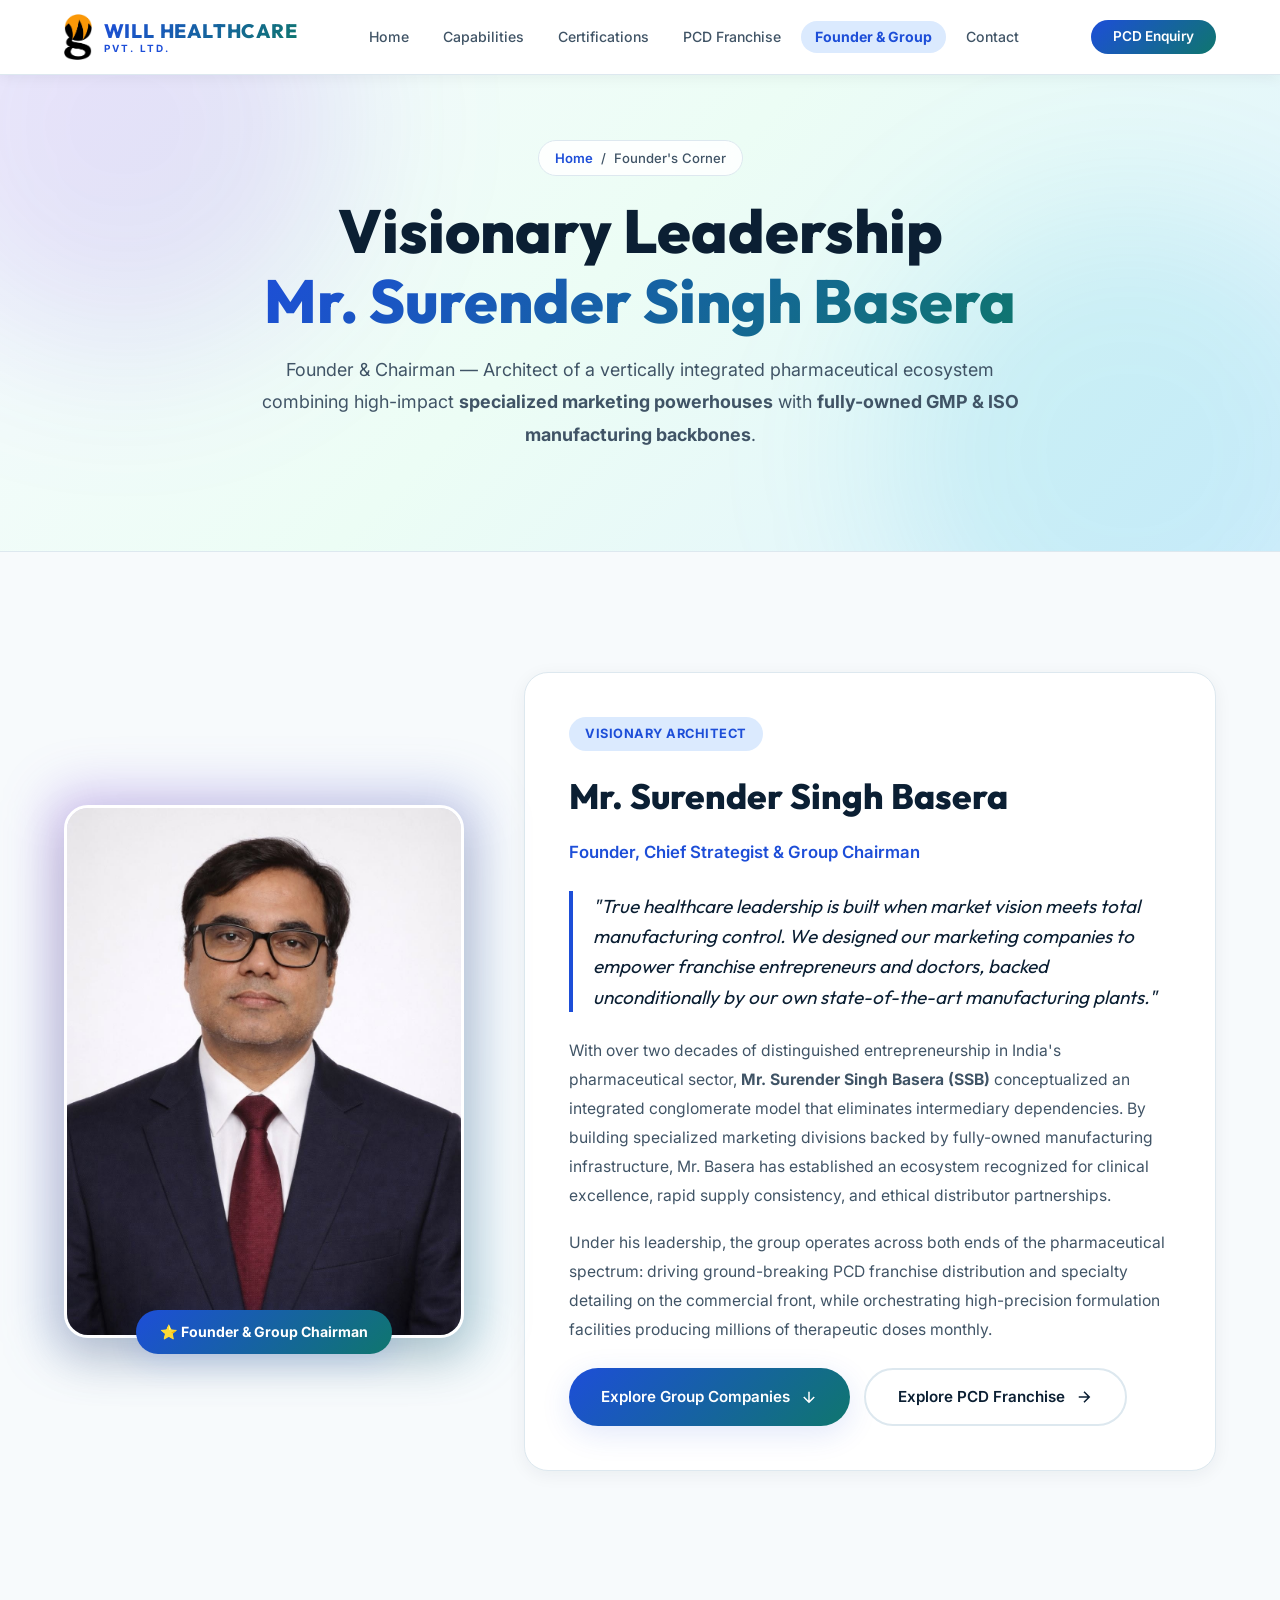
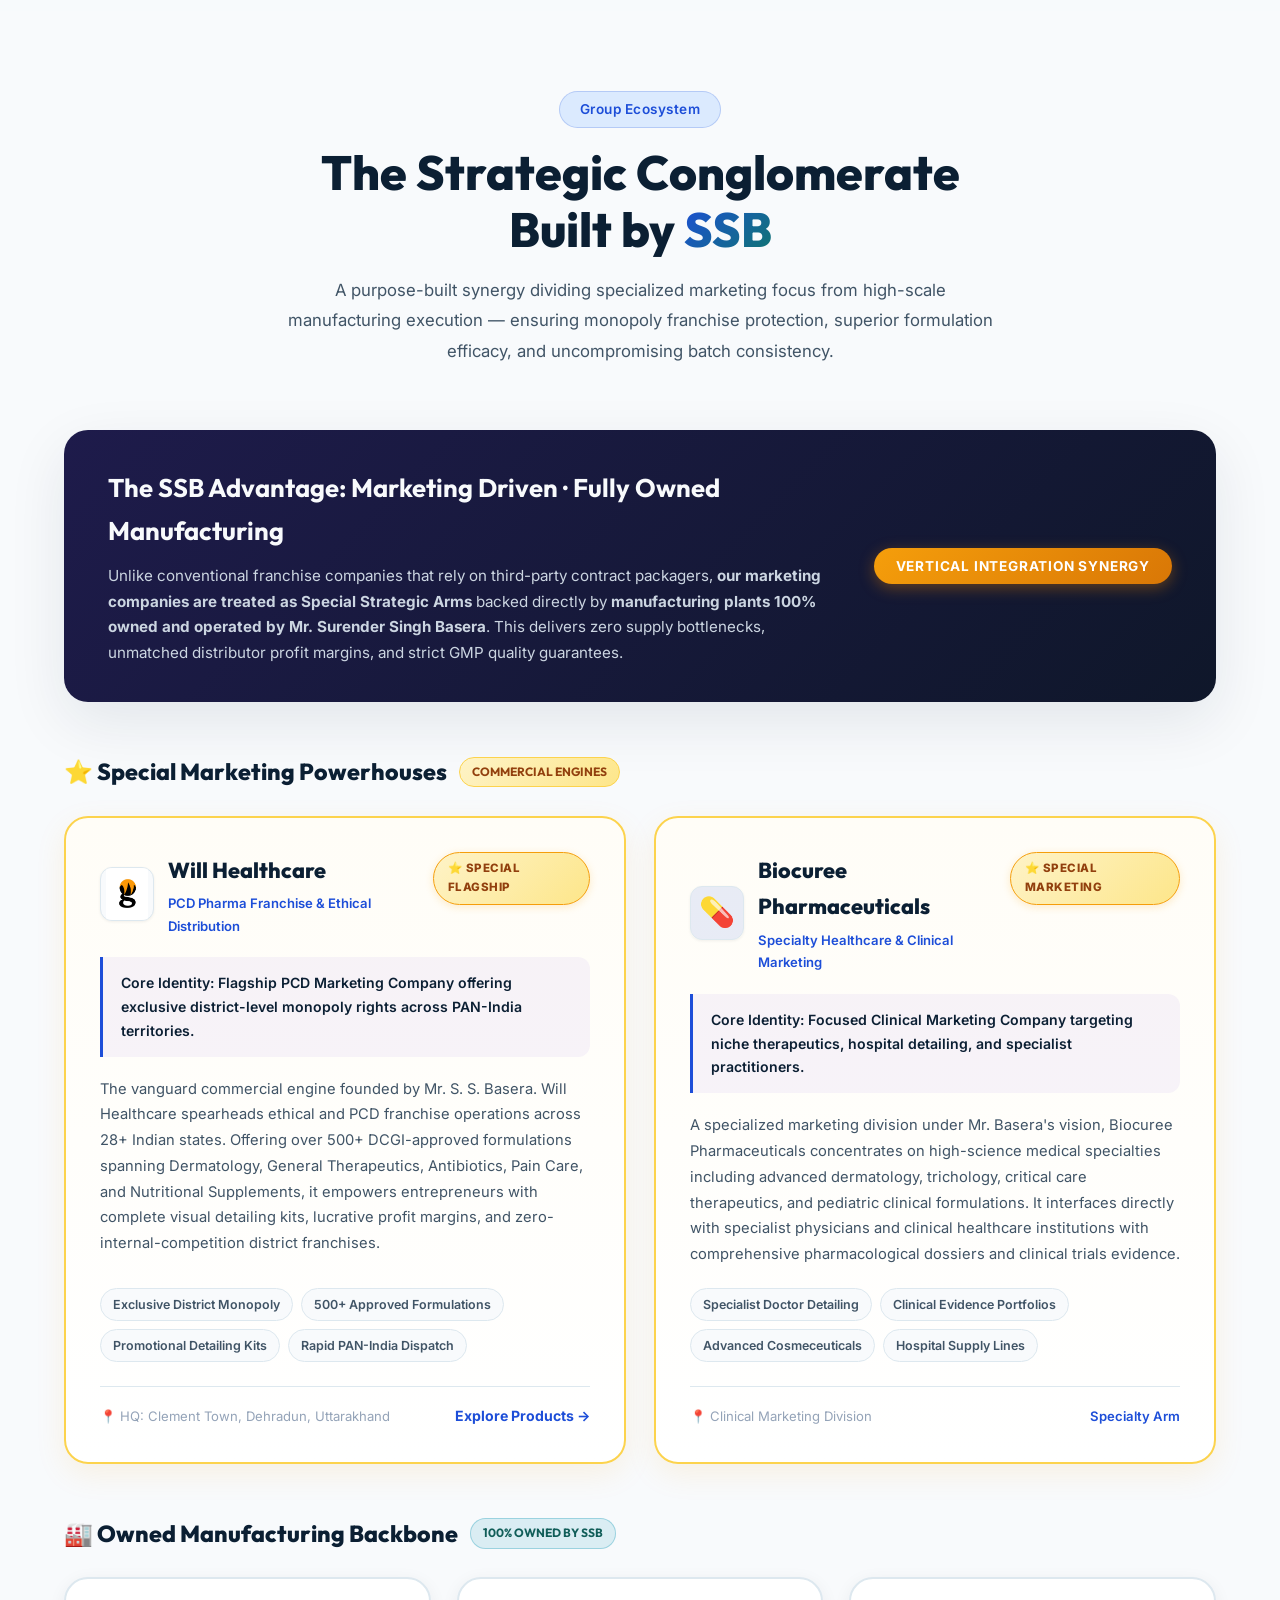
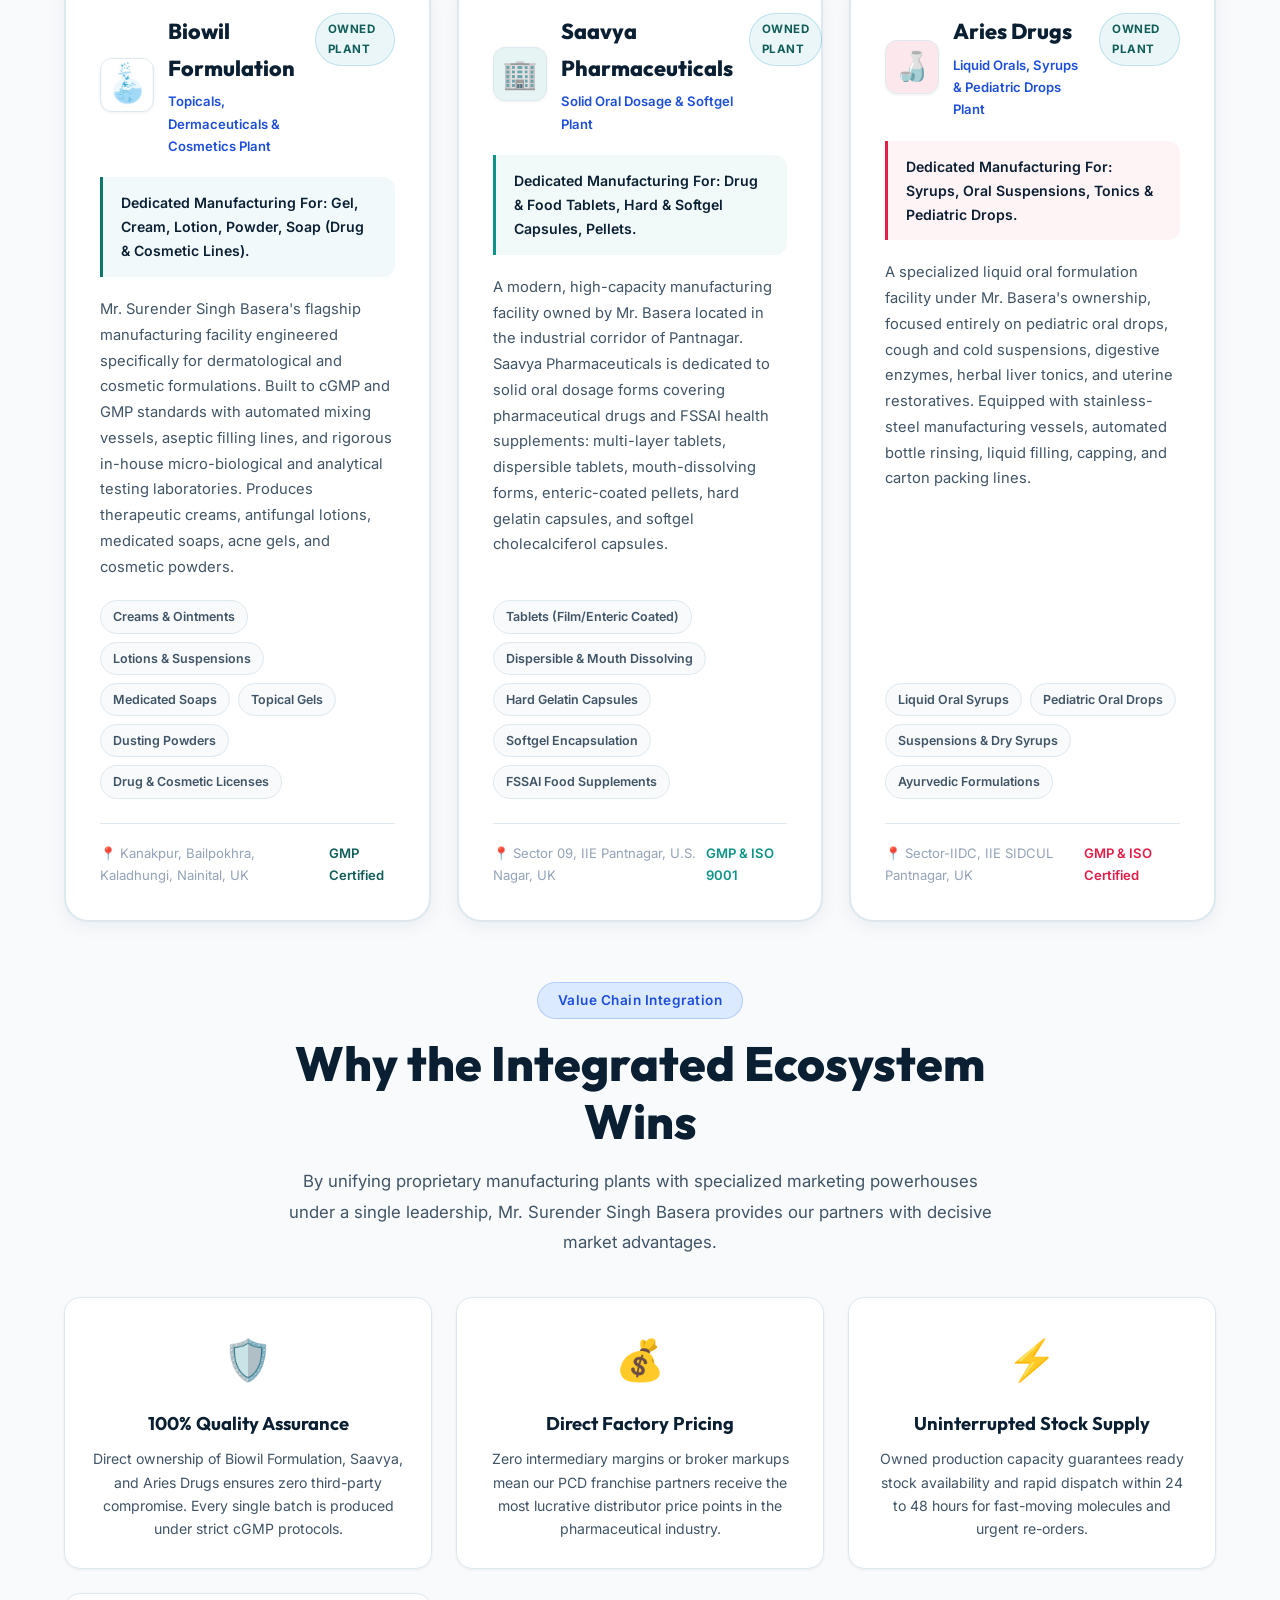
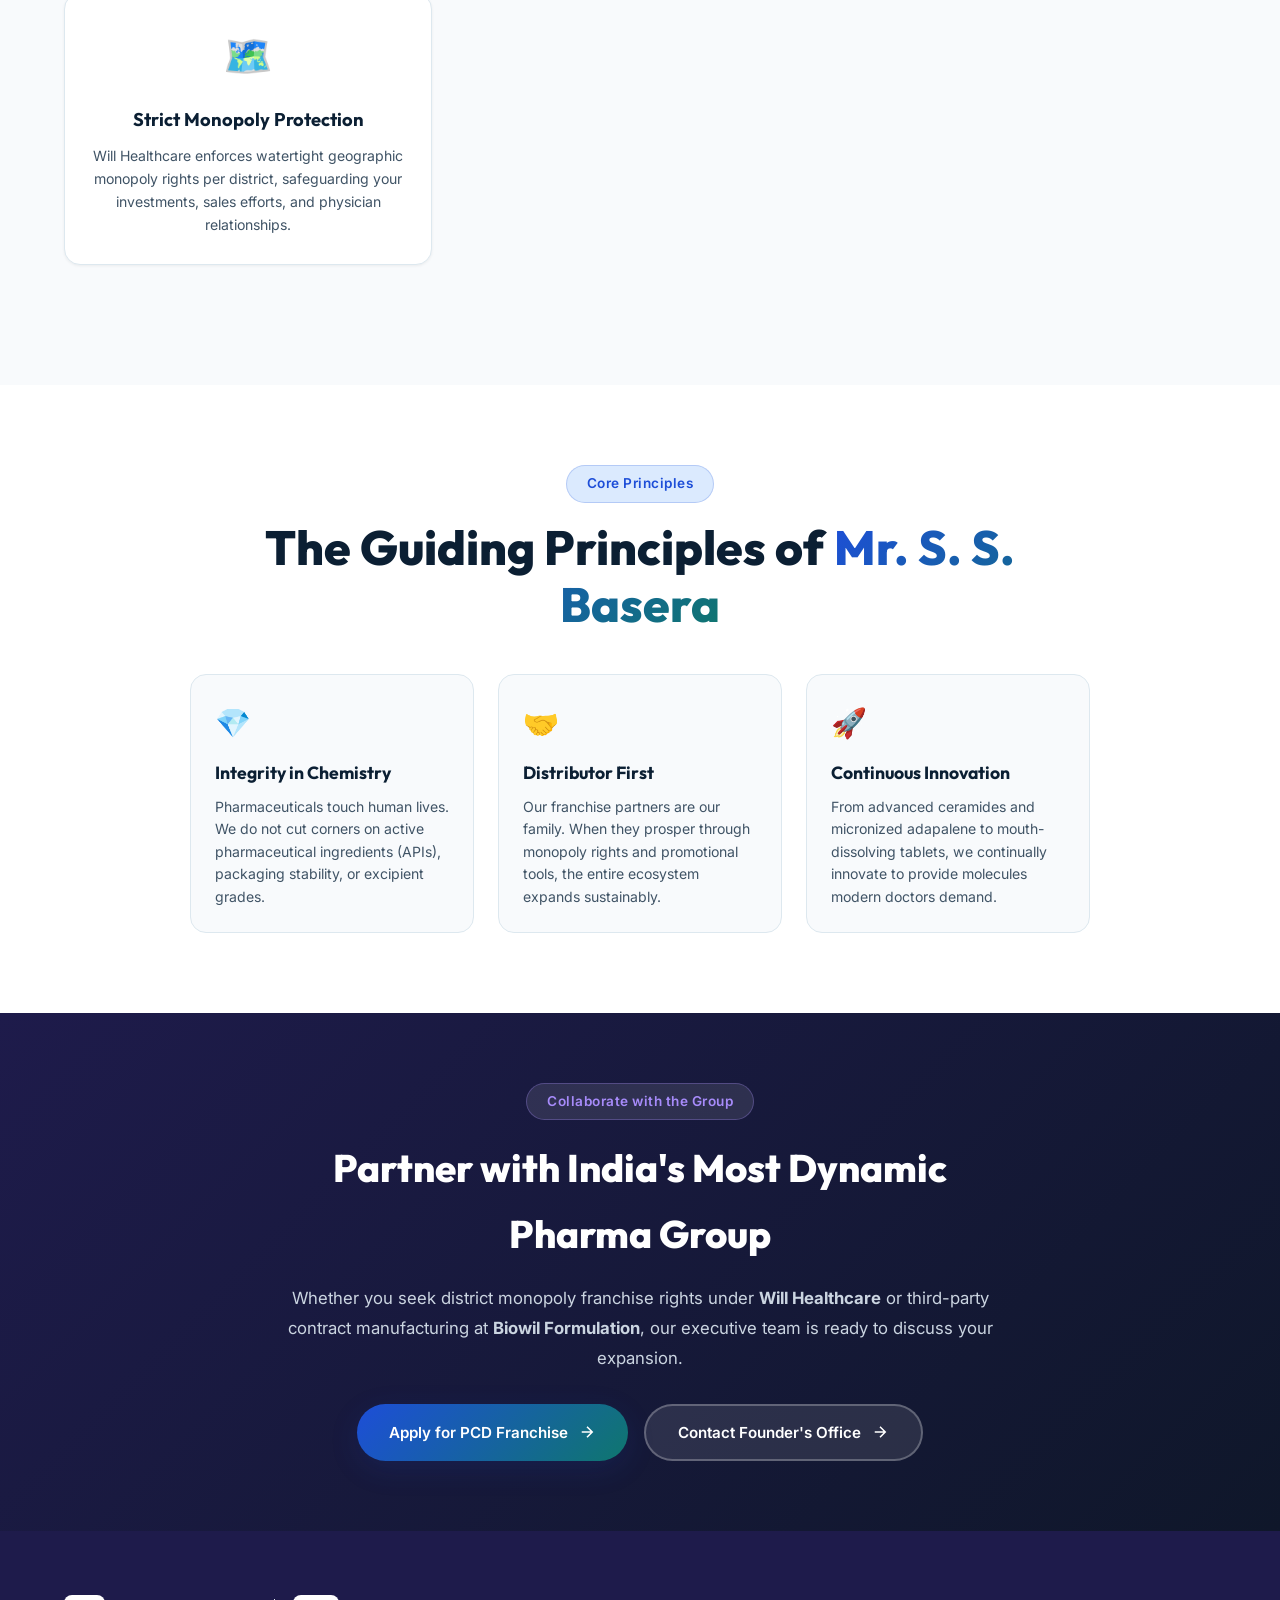
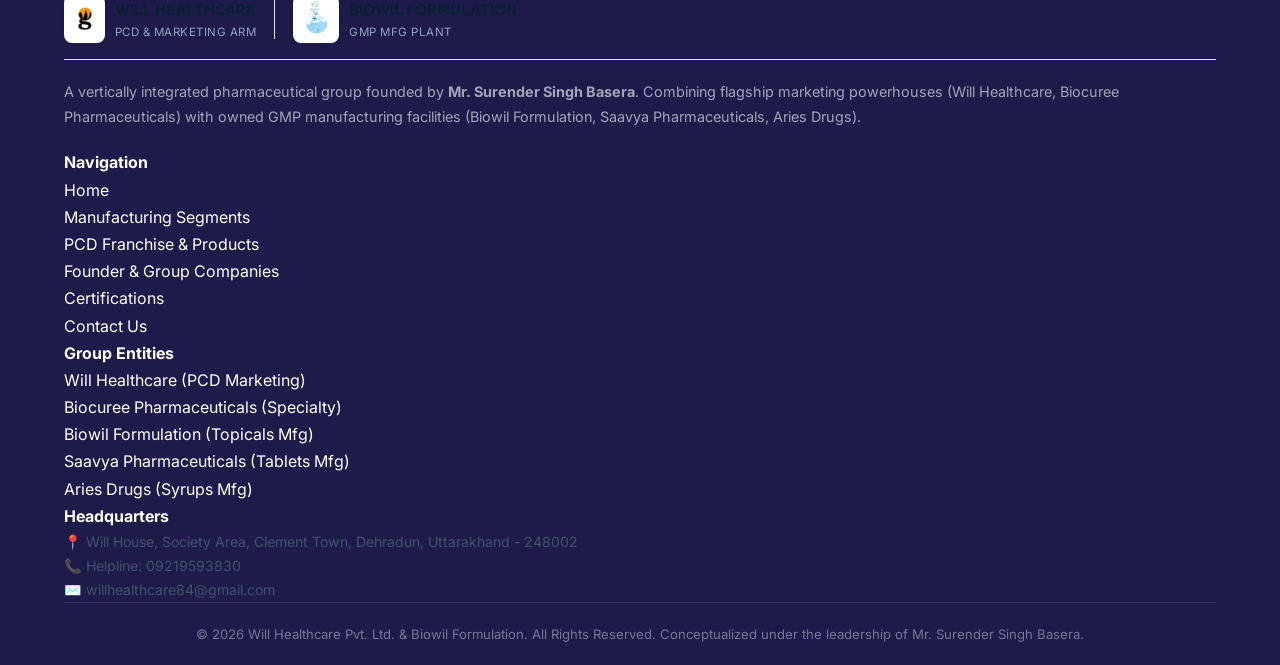
==== founder.html @ dacd9311 "apply clinical trust theme and product visuals" ====
<!DOCTYPE html>
<html lang="en">
<head>
    <meta charset="UTF-8">
    <meta name="viewport" content="width=device-width, initial-scale=1.0">
    <meta name="description" content="Meet Mr. Surender Singh Basera — Founder & Chairman of Will Healthcare Group. Architecting an integrated pharma ecosystem spanning flagship marketing companies (Will Healthcare, Biocuree Pharmaceuticals) and owned GMP manufacturing facilities (Biowil Formulation, Saavya Pharmaceuticals, Aries Drugs).">
    <meta name="keywords" content="Surender Singh Basera, Founder Will Healthcare, Biowil Formulation, Biocuree Pharmaceuticals, Saavya Pharmaceuticals, Aries Drugs, Third Party Pharma Manufacturing, PCD Franchise Founder">
    <title>Mr. Surender Singh Basera — Founder &amp; Chairman | Will Healthcare Group</title>
    
    <!-- Google Fonts -->
    <link rel="preconnect" href="https://fonts.googleapis.com">
    <link rel="preconnect" href="https://fonts.gstatic.com" crossorigin>
    <link href="https://fonts.googleapis.com/css2?family=Outfit:wght@300;400;500;600;700;800;900&family=Inter:wght@300;400;500;600;700&display=swap" rel="stylesheet">
    
    <!-- Stylesheets -->
    <link rel="stylesheet" href="style.css">
</head>
<body>

    <!-- ============ NAVBAR ============ -->
    <nav class="navbar scrolled" id="navbar">
        <div class="nav-container">
            <a href="index.html" class="nav-logo">
                <img src="will_logo_transparent.png" alt="Will Healthcare Pvt. Ltd. Logo" class="brand-logo-img">
                <div class="logo-text">
                    <span class="logo-main">WILL HEALTHCARE</span>
                    <span class="logo-sub">PVT. LTD.</span>
                </div>
            </a>

            <ul class="nav-links" id="navLinks">
                <li><a href="index.html" class="nav-link">Home</a></li>
                <li><a href="index.html#mfg-segments" class="nav-link">Capabilities</a></li>
                <li><a href="index.html#certifications" class="nav-link">Certifications</a></li>
                <li><a href="pcd-franchise.html" class="nav-link">PCD Franchise</a></li>
                <li><a href="founder.html" class="nav-link active">Founder &amp; Group</a></li>
                <li><a href="index.html#contact" class="nav-link">Contact</a></li>
            </ul>
            <a href="pcd-franchise.html#pcdFormSection" class="nav-cta" id="navQuoteBtn">PCD Enquiry</a>
            <button class="nav-toggle" id="navToggle" aria-label="Toggle navigation">
                <span></span><span></span><span></span>
            </button>
        </div>
    </nav>

    <!-- ============ PAGE HERO ============ -->
    <header class="page-hero">
        <div class="page-hero-glow page-hero-glow-1"></div>
        <div class="page-hero-glow page-hero-glow-2"></div>
        <div class="container">
            <div class="page-hero-content">
                <div class="page-breadcrumb">
                    <a href="index.html">Home</a>
                    <span>/</span>
                    <span>Founder's Corner</span>
                </div>
                <h1 class="page-hero-title">
                    Visionary Leadership <br>
                    <span class="gradient-text">Mr. Surender Singh Basera</span>
                </h1>
                <p class="page-hero-subtitle">
                    Founder &amp; Chairman — Architect of a vertically integrated pharmaceutical ecosystem combining high-impact <strong>specialized marketing powerhouses</strong> with <strong>fully-owned GMP &amp; ISO manufacturing backbones</strong>.
                </p>
            </div>
        </div>
    </header>

    <!-- ============ FOUNDER PROFILE HERO SECTION ============ -->
    <section class="founder-section" style="padding: 60px 0;">
        <div class="container">
            <div class="founder-profile-hero">
                <div class="founder-portrait-container">
                    <div class="founder-portrait-glow"></div>
                    <img src="surender singh basera.jpeg" alt="Mr. Surender Singh Basera - Founder & Chairman" class="founder-portrait-img">
                    <div class="founder-portrait-badge">
                        <span>⭐ Founder &amp; Group Chairman</span>
                    </div>
                </div>

                <div class="founder-bio-card">
                    <span class="founder-bio-tag">VISIONARY ARCHITECT</span>
                    <h2 class="founder-bio-title">Mr. Surender Singh Basera</h2>
                    <div class="founder-bio-role">Founder, Chief Strategist &amp; Group Chairman</div>

                    <blockquote class="founder-bio-quote">
                        "True healthcare leadership is built when market vision meets total manufacturing control. We designed our marketing companies to empower franchise entrepreneurs and doctors, backed unconditionally by our own state-of-the-art manufacturing plants."
                    </blockquote>

                    <p class="founder-bio-text">
                        With over two decades of distinguished entrepreneurship in India's pharmaceutical sector, <strong>Mr. Surender Singh Basera (SSB)</strong> conceptualized an integrated conglomerate model that eliminates intermediary dependencies. By building specialized marketing divisions backed by fully-owned manufacturing infrastructure, Mr. Basera has established an ecosystem recognized for clinical excellence, rapid supply consistency, and ethical distributor partnerships.
                    </p>

                    <p class="founder-bio-text">
                        Under his leadership, the group operates across both ends of the pharmaceutical spectrum: driving ground-breaking PCD franchise distribution and specialty detailing on the commercial front, while orchestrating high-precision formulation facilities producing millions of therapeutic doses monthly.
                    </p>

                    <div style="display: flex; gap: 14px; flex-wrap: wrap; margin-top: 24px;">
                        <a href="#ecosystem" class="btn btn-primary">
                            <span>Explore Group Companies</span>
                            <svg width="18" height="18" viewBox="0 0 24 24" fill="none" stroke="currentColor" stroke-width="2"><path d="M12 5v14M19 12l-7 7-7-7"/></svg>
                        </a>
                        <a href="pcd-franchise.html" class="btn btn-secondary">
                            <span>Explore PCD Franchise</span>
                            <svg width="18" height="18" viewBox="0 0 24 24" fill="none" stroke="currentColor" stroke-width="2"><path d="M5 12h14M12 5l7 7-7 7"/></svg>
                        </a>
                    </div>
                </div>
            </div>
        </div>
    </section>

    <!-- ============ STRATEGIC ARCHITECTURE SECTION ============ -->
    <section class="companies-ecosystem-section" id="ecosystem">
        <div class="container">
            <div class="section-header">
                <span class="section-tag">Group Ecosystem</span>
                <h2 class="section-title">The Strategic Conglomerate Built by <span class="gradient-text">SSB</span></h2>
                <p class="section-desc">A purpose-built synergy dividing specialized marketing focus from high-scale manufacturing execution — ensuring monopoly franchise protection, superior formulation efficacy, and uncompromising batch consistency.</p>
            </div>

            <!-- Strategic Callout Banner -->
            <div class="strategic-callout-banner">
                <div>
                    <h3 class="callout-title">The SSB Advantage: Marketing Driven · Fully Owned Manufacturing</h3>
                    <p class="callout-desc">
                        Unlike conventional franchise companies that rely on third-party contract packagers, <strong>our marketing companies are treated as Special Strategic Arms</strong> backed directly by <strong>manufacturing plants 100% owned and operated by Mr. Surender Singh Basera</strong>. This delivers zero supply bottlenecks, unmatched distributor profit margins, and strict GMP quality guarantees.
                    </p>
                </div>
                <div>
                    <span class="callout-badge-pill">Vertical Integration Synergy</span>
                </div>
            </div>

            <!-- ================= GROUP 1: SPECIAL MARKETING COMPANIES ================= -->
            <div class="group-category-title">
                <span>⭐ Special Marketing Powerhouses</span>
                <span class="title-badge title-badge-special">Commercial Engines</span>
            </div>

            <div class="companies-grid-special">
                <!-- Company 1: Will Healthcare -->
                <div class="company-card-enhanced featured-marketing">
                    <div class="company-card-header">
                        <div class="company-brand-meta">
                            <div class="company-logo-avatar">
                                <img src="will logo.jpeg" alt="Will Healthcare Logo">
                            </div>
                            <div class="company-titles">
                                <h3>Will Healthcare</h3>
                                <div class="company-subtitle">PCD Pharma Franchise &amp; Ethical Distribution</div>
                            </div>
                        </div>
                        <span class="company-special-ribbon">⭐ Special Flagship</span>
                    </div>

                    <div class="company-highlight-box">
                        Core Identity: Flagship PCD Marketing Company offering exclusive district-level monopoly rights across PAN-India territories.
                    </div>

                    <p class="company-desc-text">
                        The vanguard commercial engine founded by Mr. S. S. Basera. Will Healthcare spearheads ethical and PCD franchise operations across 28+ Indian states. Offering over 500+ DCGI-approved formulations spanning Dermatology, General Therapeutics, Antibiotics, Pain Care, and Nutritional Supplements, it empowers entrepreneurs with complete visual detailing kits, lucrative profit margins, and zero-internal-competition district franchises.
                    </p>

                    <div class="company-caps-list">
                        <span class="cap-badge">Exclusive District Monopoly</span>
                        <span class="cap-badge">500+ Approved Formulations</span>
                        <span class="cap-badge">Promotional Detailing Kits</span>
                        <span class="cap-badge">Rapid PAN-India Dispatch</span>
                    </div>

                    <div class="company-card-footer">
                        <div class="company-location">
                            <span>📍 HQ: Clement Town, Dehradun, Uttarakhand</span>
                        </div>
                        <a href="pcd-franchise.html" class="nav-link" style="color: var(--purple); font-weight: 700; padding: 0;">Explore Products →</a>
                    </div>
                </div>

                <!-- Company 2: Biocuree Pharmaceuticals -->
                <div class="company-card-enhanced featured-marketing">
                    <div class="company-card-header">
                        <div class="company-brand-meta">
                            <div class="company-logo-avatar" style="background: rgba(29, 78, 216, 0.1); color: #1D4ED8;">
                                💊
                            </div>
                            <div class="company-titles">
                                <h3>Biocuree Pharmaceuticals</h3>
                                <div class="company-subtitle">Specialty Healthcare &amp; Clinical Marketing</div>
                            </div>
                        </div>
                        <span class="company-special-ribbon">⭐ Special Marketing</span>
                    </div>

                    <div class="company-highlight-box">
                        Core Identity: Focused Clinical Marketing Company targeting niche therapeutics, hospital detailing, and specialist practitioners.
                    </div>

                    <p class="company-desc-text">
                        A specialized marketing division under Mr. Basera's vision, Biocuree Pharmaceuticals concentrates on high-science medical specialties including advanced dermatology, trichology, critical care therapeutics, and pediatric clinical formulations. It interfaces directly with specialist physicians and clinical healthcare institutions with comprehensive pharmacological dossiers and clinical trials evidence.
                    </p>

                    <div class="company-caps-list">
                        <span class="cap-badge">Specialist Doctor Detailing</span>
                        <span class="cap-badge">Clinical Evidence Portfolios</span>
                        <span class="cap-badge">Advanced Cosmeceuticals</span>
                        <span class="cap-badge">Hospital Supply Lines</span>
                    </div>

                    <div class="company-card-footer">
                        <div class="company-location">
                            <span>📍 Clinical Marketing Division</span>
                        </div>
                        <span style="color: var(--purple); font-weight: 600;">Specialty Arm</span>
                    </div>
                </div>
            </div>

            <!-- ================= GROUP 2: OWNED MANUFACTURING COMPANIES ================= -->
            <div class="group-category-title">
                <span>🏭 Owned Manufacturing Backbone</span>
                <span class="title-badge title-badge-mfg">100% Owned by SSB</span>
            </div>

            <div class="companies-grid-mfg">
                <!-- Company 3: Biowil Formulation -->
                <div class="company-card-enhanced">
                    <div class="company-card-header">
                        <div class="company-brand-meta">
                            <div class="company-logo-avatar">
                                <img src="biowil formulation logo.jpeg" alt="Biowil Formulation Logo">
                            </div>
                            <div class="company-titles">
                                <h3>Biowil Formulation</h3>
                                <div class="company-subtitle">Topicals, Dermaceuticals &amp; Cosmetics Plant</div>
                            </div>
                        </div>
                        <span class="company-mfg-ribbon">Owned Plant</span>
                    </div>

                    <div class="company-highlight-box" style="border-left-color: var(--cyan); background: rgba(8, 145, 178, 0.05);">
                        Dedicated Manufacturing For: Gel, Cream, Lotion, Powder, Soap (Drug &amp; Cosmetic Lines).
                    </div>

                    <p class="company-desc-text">
                        Mr. Surender Singh Basera's flagship manufacturing facility engineered specifically for dermatological and cosmetic formulations. Built to cGMP and GMP standards with automated mixing vessels, aseptic filling lines, and rigorous in-house micro-biological and analytical testing laboratories. Produces therapeutic creams, antifungal lotions, medicated soaps, acne gels, and cosmetic powders.
                    </p>

                    <div class="company-caps-list">
                        <span class="cap-badge">Creams &amp; Ointments</span>
                        <span class="cap-badge">Lotions &amp; Suspensions</span>
                        <span class="cap-badge">Medicated Soaps</span>
                        <span class="cap-badge">Topical Gels</span>
                        <span class="cap-badge">Dusting Powders</span>
                        <span class="cap-badge">Drug &amp; Cosmetic Licenses</span>
                    </div>

                    <div class="company-card-footer">
                        <div class="company-location">
                            <span>📍 Kanakpur, Bailpokhra, Kaladhungi, Nainital, UK</span>
                        </div>
                        <span style="color: var(--cyan-dark); font-weight: 600;">GMP Certified</span>
                    </div>
                </div>

                <!-- Company 4: Saavya Pharmaceuticals -->
                <div class="company-card-enhanced">
                    <div class="company-card-header">
                        <div class="company-brand-meta">
                            <div class="company-logo-avatar" style="background: rgba(13, 148, 136, 0.1); color: #0D9488;">
                                🏢
                            </div>
                            <div class="company-titles">
                                <h3>Saavya Pharmaceuticals</h3>
                                <div class="company-subtitle">Solid Oral Dosage &amp; Softgel Plant</div>
                            </div>
                        </div>
                        <span class="company-mfg-ribbon">Owned Plant</span>
                    </div>

                    <div class="company-highlight-box" style="border-left-color: #0D9488; background: rgba(13, 148, 136, 0.05);">
                        Dedicated Manufacturing For: Drug &amp; Food Tablets, Hard &amp; Softgel Capsules, Pellets.
                    </div>

                    <p class="company-desc-text">
                        A modern, high-capacity manufacturing facility owned by Mr. Basera located in the industrial corridor of Pantnagar. Saavya Pharmaceuticals is dedicated to solid oral dosage forms covering pharmaceutical drugs and FSSAI health supplements: multi-layer tablets, dispersible tablets, mouth-dissolving forms, enteric-coated pellets, hard gelatin capsules, and softgel cholecalciferol capsules.
                    </p>

                    <div class="company-caps-list">
                        <span class="cap-badge">Tablets (Film/Enteric Coated)</span>
                        <span class="cap-badge">Dispersible &amp; Mouth Dissolving</span>
                        <span class="cap-badge">Hard Gelatin Capsules</span>
                        <span class="cap-badge">Softgel Encapsulation</span>
                        <span class="cap-badge">FSSAI Food Supplements</span>
                    </div>

                    <div class="company-card-footer">
                        <div class="company-location">
                            <span>📍 Sector 09, IIE Pantnagar, U.S. Nagar, UK</span>
                        </div>
                        <span style="color: #0D9488; font-weight: 600;">GMP &amp; ISO 9001</span>
                    </div>
                </div>

                <!-- Company 5: Aries Drugs -->
                <div class="company-card-enhanced">
                    <div class="company-card-header">
                        <div class="company-brand-meta">
                            <div class="company-logo-avatar" style="background: rgba(225, 29, 72, 0.1); color: #E11D48;">
                                🍶
                            </div>
                            <div class="company-titles">
                                <h3>Aries Drugs</h3>
                                <div class="company-subtitle">Liquid Orals, Syrups &amp; Pediatric Drops Plant</div>
                            </div>
                        </div>
                        <span class="company-mfg-ribbon">Owned Plant</span>
                    </div>

                    <div class="company-highlight-box" style="border-left-color: #E11D48; background: rgba(225, 29, 72, 0.05);">
                        Dedicated Manufacturing For: Syrups, Oral Suspensions, Tonics &amp; Pediatric Drops.
                    </div>

                    <p class="company-desc-text">
                        A specialized liquid oral formulation facility under Mr. Basera's ownership, focused entirely on pediatric oral drops, cough and cold suspensions, digestive enzymes, herbal liver tonics, and uterine restoratives. Equipped with stainless-steel manufacturing vessels, automated bottle rinsing, liquid filling, capping, and carton packing lines.
                    </p>

                    <div class="company-caps-list">
                        <span class="cap-badge">Liquid Oral Syrups</span>
                        <span class="cap-badge">Pediatric Oral Drops</span>
                        <span class="cap-badge">Suspensions &amp; Dry Syrups</span>
                        <span class="cap-badge">Ayurvedic Formulations</span>
                    </div>

                    <div class="company-card-footer">
                        <div class="company-location">
                            <span>📍 Sector-IIDC, IIE SIDCUL Pantnagar, UK</span>
                        </div>
                        <span style="color: #E11D48; font-weight: 600;">GMP &amp; ISO Certified</span>
                    </div>
                </div>
            </div>

            <!-- ============ VERTICAL SYNERGY ADVANTAGES ============ -->
            <div style="margin-top: 60px;">
                <div class="section-header" style="margin-bottom: 30px;">
                    <span class="section-tag">Value Chain Integration</span>
                    <h3 class="section-title">Why the Integrated Ecosystem Wins</h3>
                    <p class="section-desc">By unifying proprietary manufacturing plants with specialized marketing powerhouses under a single leadership, Mr. Surender Singh Basera provides our partners with decisive market advantages.</p>
                </div>

                <div class="synergy-cards-grid">
                    <div class="synergy-box">
                        <div class="synergy-icon">🛡️</div>
                        <h4>100% Quality Assurance</h4>
                        <p>Direct ownership of Biowil Formulation, Saavya, and Aries Drugs ensures zero third-party compromise. Every single batch is produced under strict cGMP protocols.</p>
                    </div>

                    <div class="synergy-box">
                        <div class="synergy-icon">💰</div>
                        <h4>Direct Factory Pricing</h4>
                        <p>Zero intermediary margins or broker markups mean our PCD franchise partners receive the most lucrative distributor price points in the pharmaceutical industry.</p>
                    </div>

                    <div class="synergy-box">
                        <div class="synergy-icon">⚡</div>
                        <h4>Uninterrupted Stock Supply</h4>
                        <p>Owned production capacity guarantees ready stock availability and rapid dispatch within 24 to 48 hours for fast-moving molecules and urgent re-orders.</p>
                    </div>

                    <div class="synergy-box">
                        <div class="synergy-icon">🗺️</div>
                        <h4>Strict Monopoly Protection</h4>
                        <p>Will Healthcare enforces watertight geographic monopoly rights per district, safeguarding your investments, sales efforts, and physician relationships.</p>
                    </div>
                </div>
            </div>
        </div>
    </section>

    <!-- ============ FOUNDER'S PHILOSOPHY SECTION ============ -->
    <section style="padding: 80px 0; background: #FFFFFF;">
        <div class="container">
            <div style="max-width: 900px; margin: 0 auto; text-align: center;">
                <span class="section-tag">Core Principles</span>
                <h2 class="section-title" style="margin-bottom: 24px;">The Guiding Principles of <span class="gradient-text">Mr. S. S. Basera</span></h2>
                <div style="display: grid; grid-template-columns: repeat(auto-fit, minmax(250px, 1fr)); gap: 24px; text-align: left; margin-top: 40px;">
                    <div style="padding: 24px; background: var(--bg-surface); border-radius: var(--radius-lg); border: 1px solid var(--border-light);">
                        <div style="font-size: 1.8rem; margin-bottom: 10px;">💎</div>
                        <h4 style="font-family: var(--font-heading); font-size: 1.1rem; margin-bottom: 8px; color: var(--text-primary);">Integrity in Chemistry</h4>
                        <p style="font-size: 0.88rem; color: var(--text-secondary); line-height: 1.6;">Pharmaceuticals touch human lives. We do not cut corners on active pharmaceutical ingredients (APIs), packaging stability, or excipient grades.</p>
                    </div>

                    <div style="padding: 24px; background: var(--bg-surface); border-radius: var(--radius-lg); border: 1px solid var(--border-light);">
                        <div style="font-size: 1.8rem; margin-bottom: 10px;">🤝</div>
                        <h4 style="font-family: var(--font-heading); font-size: 1.1rem; margin-bottom: 8px; color: var(--text-primary);">Distributor First</h4>
                        <p style="font-size: 0.88rem; color: var(--text-secondary); line-height: 1.6;">Our franchise partners are our family. When they prosper through monopoly rights and promotional tools, the entire ecosystem expands sustainably.</p>
                    </div>

                    <div style="padding: 24px; background: var(--bg-surface); border-radius: var(--radius-lg); border: 1px solid var(--border-light);">
                        <div style="font-size: 1.8rem; margin-bottom: 10px;">🚀</div>
                        <h4 style="font-family: var(--font-heading); font-size: 1.1rem; margin-bottom: 8px; color: var(--text-primary);">Continuous Innovation</h4>
                        <p style="font-size: 0.88rem; color: var(--text-secondary); line-height: 1.6;">From advanced ceramides and micronized adapalene to mouth-dissolving tablets, we continually innovate to provide molecules modern doctors demand.</p>
                    </div>
                </div>
            </div>
        </div>
    </section>

    <!-- ============ CTA SECTION ============ -->
    <section style="padding: 70px 0; background: linear-gradient(135deg, #1E1B4B 0%, #0F172A 100%); color: #fff;">
        <div class="container" style="text-align: center; max-width: 800px;">
            <span class="section-tag" style="background: rgba(255,255,255,0.1); color: #A78BFA; border-color: rgba(167,139,250,0.3);">Collaborate with the Group</span>
            <h2 style="font-family: var(--font-heading); font-size: 2.4rem; font-weight: 800; margin-bottom: 16px;">Partner with India's Most Dynamic Pharma Group</h2>
            <p style="font-size: 1.05rem; line-height: 1.8; color: #CBD5E1; margin-bottom: 30px;">
                Whether you seek district monopoly franchise rights under <strong>Will Healthcare</strong> or third-party contract manufacturing at <strong>Biowil Formulation</strong>, our executive team is ready to discuss your expansion.
            </p>
            <div style="display: flex; gap: 16px; justify-content: center; flex-wrap: wrap;">
                <a href="pcd-franchise.html#pcdFormSection" class="btn btn-primary">
                    <span>Apply for PCD Franchise</span>
                    <svg width="18" height="18" viewBox="0 0 24 24" fill="none" stroke="currentColor" stroke-width="2"><path d="M5 12h14M12 5l7 7-7 7"/></svg>
                </a>
                <a href="index.html#contact" class="btn btn-secondary" style="background: rgba(255,255,255,0.1); color: #fff; border-color: rgba(255,255,255,0.25);">
                    <span>Contact Founder's Office</span>
                    <svg width="18" height="18" viewBox="0 0 24 24" fill="none" stroke="currentColor" stroke-width="2"><path d="M5 12h14M12 5l7 7-7 7"/></svg>
                </a>
            </div>
        </div>
    </section>

    <!-- ============ FOOTER ============ -->
    <footer class="footer">
        <div class="container">
            <div class="footer-top">
                <div class="footer-brand">
                    <!-- Dual Logos -->
                    <div class="footer-logos-duo">
                        <div class="footer-logo-item">
                            <img src="will logo.jpeg" alt="Will Healthcare Logo" class="footer-logo-img">
                            <div class="footer-logo-text">
                                <span class="footer-logo-title">WILL HEALTHCARE</span>
                                <span class="footer-logo-role">PCD &amp; Marketing Arm</span>
                            </div>
                        </div>
                        <div class="footer-divider-pipe"></div>
                        <div class="footer-logo-item">
                            <img src="biowil formulation logo.jpeg" alt="Biowil Formulation Logo" class="footer-logo-img">
                            <div class="footer-logo-text">
                                <span class="footer-logo-title">BIOWIL FORMULATION</span>
                                <span class="footer-logo-role">GMP Mfg Plant</span>
                            </div>
                        </div>
                    </div>

                    <p class="footer-desc">
                        A vertically integrated pharmaceutical group founded by <strong>Mr. Surender Singh Basera</strong>. Combining flagship marketing powerhouses (Will Healthcare, Biocuree Pharmaceuticals) with owned GMP manufacturing facilities (Biowil Formulation, Saavya Pharmaceuticals, Aries Drugs).
                    </p>
                </div>

                <div class="footer-col">
                    <h4 class="footer-col-title">Navigation</h4>
                    <ul class="footer-links">
                        <li><a href="index.html">Home</a></li>
                        <li><a href="index.html#mfg-segments">Manufacturing Segments</a></li>
                        <li><a href="pcd-franchise.html">PCD Franchise &amp; Products</a></li>
                        <li><a href="founder.html">Founder &amp; Group Companies</a></li>
                        <li><a href="index.html#certifications">Certifications</a></li>
                        <li><a href="index.html#contact">Contact Us</a></li>
                    </ul>
                </div>

                <div class="footer-col">
                    <h4 class="footer-col-title">Group Entities</h4>
                    <ul class="footer-links">
                        <li><a href="founder.html#ecosystem">Will Healthcare (PCD Marketing)</a></li>
                        <li><a href="founder.html#ecosystem">Biocuree Pharmaceuticals (Specialty)</a></li>
                        <li><a href="founder.html#ecosystem">Biowil Formulation (Topicals Mfg)</a></li>
                        <li><a href="founder.html#ecosystem">Saavya Pharmaceuticals (Tablets Mfg)</a></li>
                        <li><a href="founder.html#ecosystem">Aries Drugs (Syrups Mfg)</a></li>
                    </ul>
                </div>

                <div class="footer-col">
                    <h4 class="footer-col-title">Headquarters</h4>
                    <ul class="footer-links">
                        <li style="color: var(--text-secondary); font-size: 0.88rem;">📍 Will House, Society Area, Clement Town, Dehradun, Uttarakhand - 248002</li>
                        <li style="color: var(--text-secondary); font-size: 0.88rem;">📞 Helpline: 09219593830</li>
                        <li style="color: var(--text-secondary); font-size: 0.88rem;">✉️ willhealthcare84@gmail.com</li>
                    </ul>
                </div>
            </div>

            <div class="footer-bottom">
                <p>&copy; 2026 Will Healthcare Pvt. Ltd. &amp; Biowil Formulation. All Rights Reserved. Conceptualized under the leadership of Mr. Surender Singh Basera.</p>
            </div>
        </div>
    </footer>

    <!-- Scripts -->
    <script src="script.js"></script>
</body>
</html>
---- style.css ----
/* ============================================
   WILL HEALTHCARE — MASTER STYLESHEET
   Theme: Light Premium Pharma — Purple & Cyan accents
   ============================================ */

/* ============ CSS VARIABLES ============ */
:root {
    /* Primary Colors */
    --purple: #1D4ED8;
    --purple-light: #3B82F6;
    --purple-lighter: #DBEAFE;
    --purple-dark: #0F2A5F;
    --cyan: #0F766E;
    --cyan-light: #14B8A6;
    --cyan-lighter: #ECFDF5;
    --cyan-dark: #115E59;
    --teal: #0D9488;

    /* Backgrounds — LIGHT THEME */
    --bg-body: #F7FAFC;
    --bg-white: #FFFFFF;
    --bg-section-alt: #EEF6F7;
    --bg-card: #FFFFFF;
    --bg-card-hover: #F8FBFC;
    --bg-surface: #F8FAFC;
    --bg-hero: linear-gradient(135deg, #F8FBFF 0%, #ECFDF5 48%, #E0F2FE 100%);
    --bg-hero-dark: linear-gradient(135deg, #0F2A5F 0%, #0F172A 100%);

    /* Text */
    --text-primary: #0B1F33;
    --text-secondary: #405466;
    --text-muted: #94A3B8;
    --text-white: #FFFFFF;

    /* Gradients */
    --gradient-primary: linear-gradient(135deg, #1D4ED8, #0F766E);
    --gradient-purple: linear-gradient(135deg, #1D4ED8, #60A5FA);
    --gradient-cyan: linear-gradient(135deg, #0F766E, #2DD4BF);
    --gradient-hero-overlay: linear-gradient(135deg, rgba(29,78,216,0.05), rgba(15,118,110,0.06));
    --gradient-card: linear-gradient(145deg, rgba(29,78,216,0.03), rgba(15,118,110,0.025));

    /* Borders */
    --border-light: #DDE8EF;
    --border-card: #E2EAF0;
    --border-hover: #7DD3FC;
    --border-purple: rgba(29,78,216,0.2);

    /* Shadows */
    --shadow-sm: 0 1px 3px rgba(0,0,0,0.06);
    --shadow-card: 0 4px 18px rgba(11,31,51,0.06);
    --shadow-card-hover: 0 12px 42px rgba(11,31,51,0.12);
    --shadow-purple: 0 8px 30px rgba(29,78,216,0.13);
    --shadow-lg: 0 20px 60px rgba(11,31,51,0.09);

    /* Spacing */
    --section-padding: 100px 0;
    --container-width: 1200px;

    /* Typography */
    --font-heading: 'Outfit', sans-serif;
    --font-body: 'Inter', sans-serif;

    /* Transitions */
    --transition-fast: 0.2s ease;
    --transition-medium: 0.3s ease;
    --transition-slow: 0.5s ease;

    /* Border Radius */
    --radius-sm: 8px;
    --radius-md: 12px;
    --radius-lg: 16px;
    --radius-xl: 24px;
    --radius-full: 9999px;
}

/* ============ RESET & BASE ============ */
*, *::before, *::after {
    margin: 0;
    padding: 0;
    box-sizing: border-box;
}

html {
    scroll-behavior: smooth;
    scroll-padding-top: 80px;
}

body {
    font-family: var(--font-body);
    background: var(--bg-body);
    color: var(--text-primary);
    line-height: 1.7;
    overflow-x: hidden;
    -webkit-font-smoothing: antialiased;
}

a {
    text-decoration: none;
    color: inherit;
    transition: var(--transition-fast);
}

img {
    max-width: 100%;
    display: block;
}

ul {
    list-style: none;
}

.container {
    max-width: var(--container-width);
    margin: 0 auto;
    padding: 0 24px;
}

.gradient-text {
    background: var(--gradient-primary);
    -webkit-background-clip: text;
    -webkit-text-fill-color: transparent;
    background-clip: text;
}

.hidden {
    display: none !important;
}

/* ============ SECTION HEADER ============ */
.section-header {
    text-align: center;
    margin-bottom: 64px;
    max-width: 720px;
    margin-left: auto;
    margin-right: auto;
}

.section-tag {
    display: inline-block;
    padding: 6px 20px;
    background: var(--purple-lighter);
    border: 1px solid var(--border-purple);
    border-radius: var(--radius-full);
    font-size: 0.85rem;
    font-weight: 600;
    color: var(--purple);
    margin-bottom: 16px;
    letter-spacing: 0.5px;
}

.section-title {
    font-family: var(--font-heading);
    font-size: clamp(2rem, 5vw, 3rem);
    font-weight: 800;
    line-height: 1.2;
    margin-bottom: 16px;
    color: var(--text-primary);
}

.section-desc {
    color: var(--text-secondary);
    font-size: 1.05rem;
    line-height: 1.8;
}

/* ============ BUTTONS ============ */
.btn {
    display: inline-flex;
    align-items: center;
    gap: 10px;
    padding: 14px 32px;
    border-radius: var(--radius-full);
    font-family: var(--font-body);
    font-size: 0.95rem;
    font-weight: 600;
    cursor: pointer;
    transition: all var(--transition-medium);
    border: none;
    position: relative;
    overflow: hidden;
}

.btn-primary {
    background: var(--gradient-primary);
    color: var(--text-white);
    box-shadow: var(--shadow-purple);
}

.btn-primary:hover {
    transform: translateY(-2px);
    box-shadow: 0 12px 35px rgba(29,78,216,0.24);
}

.btn-secondary {
    background: var(--bg-white);
    color: var(--text-primary);
    border: 2px solid var(--border-light);
}

.btn-secondary:hover {
    border-color: var(--purple-light);
    color: var(--purple);
    box-shadow: var(--shadow-card);
}

.btn-full {
    width: 100%;
    justify-content: center;
}

.btn-whatsapp {
    background: #25D366;
    color: var(--text-white);
    padding: 12px 28px;
}

.btn-whatsapp:hover {
    background: #20BD5A;
    transform: translateY(-2px);
}

/* ============ NAVBAR ============ */
.navbar {
    position: fixed;
    top: 0;
    left: 0;
    right: 0;
    z-index: 1000;
    padding: 12px 0;
    transition: all var(--transition-medium);
    background: #FFFFFF !important;
    border-bottom: 1px solid var(--border-light);
    box-shadow: 0 2px 14px rgba(15, 23, 42, 0.06);
}

.navbar.scrolled {
    padding: 10px 0;
    box-shadow: 0 4px 20px rgba(15, 23, 42, 0.09);
    border-bottom: 1px solid #CBD5E1;
}

.nav-container {
    max-width: var(--container-width);
    margin: 0 auto;
    padding: 0 24px;
    display: flex;
    align-items: center;
    justify-content: space-between;
    height: 50px;
}

.nav-logo {
    display: inline-flex;
    align-items: center;
    gap: 12px;
    z-index: 1001;
    text-decoration: none;
    flex-shrink: 0;
}

.brand-logo-img {
    height: 44px;
    width: auto;
    object-fit: contain;
    background: transparent !important;
    border: none !important;
    box-shadow: none !important;
    display: block;
}

.logo-text {
    display: flex;
    flex-direction: column;
    justify-content: center;
    line-height: 1.15;
}

.logo-main {
    font-family: var(--font-heading);
    font-size: 1.22rem;
    font-weight: 800;
    color: #1E1B4B;
    background: var(--gradient-primary);
    -webkit-background-clip: text;
    -webkit-text-fill-color: transparent;
    background-clip: text;
    letter-spacing: 0.8px;
    white-space: nowrap;
}

.logo-sub {
    font-size: 0.62rem;
    font-weight: 700;
    color: var(--purple);
    letter-spacing: 2.2px;
    text-transform: uppercase;
    white-space: nowrap;
}

.nav-links {
    display: flex;
    align-items: center;
    gap: 6px;
    list-style: none;
    margin: 0;
    padding: 0;
}

.nav-links li {
    display: flex;
    align-items: center;
    height: 100%;
}

.nav-link {
    display: inline-flex;
    align-items: center;
    justify-content: center;
    white-space: nowrap;
    padding: 8px 14px;
    border-radius: var(--radius-full);
    font-size: 0.88rem;
    font-weight: 500;
    line-height: 1.2;
    color: var(--text-secondary);
    transition: all var(--transition-fast);
}

.nav-link:hover {
    color: var(--purple);
    background: var(--purple-lighter);
}

.nav-link.active {
    color: var(--purple);
    background: var(--purple-lighter);
    font-weight: 700;
}

.nav-cta {
    display: inline-flex;
    align-items: center;
    justify-content: center;
    white-space: nowrap;
    padding: 10px 22px;
    background: var(--gradient-primary);
    border-radius: var(--radius-full);
    font-size: 0.85rem;
    font-weight: 600;
    line-height: 1;
    color: var(--text-white);
    transition: all var(--transition-medium);
    flex-shrink: 0;
}

.nav-cta:hover {
    box-shadow: var(--shadow-purple);
    transform: translateY(-1px);
}

.nav-toggle {
    display: none;
    flex-direction: column;
    gap: 5px;
    background: none;
    border: none;
    cursor: pointer;
    z-index: 1001;
    padding: 4px;
}

.nav-toggle span {
    width: 24px;
    height: 2px;
    background: var(--text-primary);
    border-radius: 2px;
    transition: all var(--transition-medium);
}

/* ============ HERO SECTION ============ */
.hero {
    min-height: 100vh;
    display: flex;
    align-items: center;
    justify-content: center;
    position: relative;
    background: var(--bg-hero);
    padding: 120px 24px 80px;
    overflow: hidden;
}

.hero-particles {
    position: absolute;
    top: 0;
    left: 0;
    width: 100%;
    height: 100%;
    z-index: 1;
}

.hero-glow {
    position: absolute;
    border-radius: 50%;
    filter: blur(120px);
    z-index: 0;
    animation: glowFloat 8s ease-in-out infinite;
}

.hero-glow-1 {
    width: 500px;
    height: 500px;
    background: rgba(29,78,216,0.08);
    top: 10%;
    left: 10%;
}

.hero-glow-2 {
    width: 400px;
    height: 400px;
    background: rgba(20,184,166,0.08);
    bottom: 10%;
    right: 10%;
    animation-delay: -4s;
}

@keyframes glowFloat {
    0%, 100% { transform: translate(0, 0) scale(1); }
    33% { transform: translate(30px, -30px) scale(1.05); }
    66% { transform: translate(-20px, 20px) scale(0.95); }
}

.hero-content {
    position: relative;
    z-index: 2;
    text-align: center;
    max-width: 900px;
}

.hero-badge {
    display: inline-block;
    padding: 8px 24px;
    background: var(--bg-white);
    border: 1px solid var(--border-light);
    border-radius: var(--radius-full);
    font-size: 0.9rem;
    color: var(--purple);
    font-weight: 600;
    margin-bottom: 32px;
    box-shadow: var(--shadow-sm);
    animation: fadeInDown 0.8s ease;
}

.hero-title {
    font-family: var(--font-heading);
    font-size: clamp(2.5rem, 7vw, 4.5rem);
    font-weight: 900;
    line-height: 1.1;
    margin-bottom: 24px;
    color: var(--text-primary);
    animation: fadeInUp 0.8s ease 0.2s both;
}

.hero-title-line {
    display: block;
}

.hero-subtitle {
    font-size: 1.15rem;
    color: var(--text-secondary);
    line-height: 1.8;
    margin-bottom: 40px;
    max-width: 600px;
    margin-left: auto;
    margin-right: auto;
    animation: fadeInUp 0.8s ease 0.4s both;
}

.hero-subtitle strong {
    color: var(--purple);
    font-weight: 600;
}

.hero-ctas {
    display: flex;
    align-items: center;
    justify-content: center;
    gap: 16px;
    margin-bottom: 64px;
    flex-wrap: wrap;
    animation: fadeInUp 0.8s ease 0.6s both;
}

.hero-stats {
    display: grid;
    grid-template-columns: repeat(4, 1fr);
    align-items: center;
    gap: 16px;
    animation: fadeInUp 0.8s ease 0.8s both;
    background: var(--bg-white);
    padding: 24px 28px;
    border-radius: var(--radius-xl);
    box-shadow: var(--shadow-card);
    border: 1px solid var(--border-light);
    max-width: 840px;
    margin: 0 auto;
}

.hero-stat {
    text-align: center;
    position: relative;
    padding: 0 12px;
}

.hero-stat:not(:last-child)::after {
    content: '';
    position: absolute;
    right: -8px;
    top: 50%;
    transform: translateY(-50%);
    width: 1px;
    height: 48px;
    background: var(--border-light);
}

.hero-stat-number {
    font-family: var(--font-heading);
    font-size: 2.5rem;
    font-weight: 800;
    line-height: 1;
    background: var(--gradient-primary);
    -webkit-background-clip: text;
    -webkit-text-fill-color: transparent;
    background-clip: text;
    display: inline-block;
}

.hero-stat-plus {
    font-family: var(--font-heading);
    font-size: 1.8rem;
    font-weight: 700;
    line-height: 1;
    background: var(--gradient-primary);
    -webkit-background-clip: text;
    -webkit-text-fill-color: transparent;
    background-clip: text;
    display: inline-block;
}

.hero-stat-label {
    display: block;
    font-size: 0.82rem;
    color: var(--text-secondary);
    margin-top: 8px;
    font-weight: 600;
    line-height: 1.3;
}

.hero-scroll-indicator {
    position: absolute;
    bottom: 32px;
    left: 0;
    right: 0;
    display: flex;
    flex-direction: column;
    align-items: center;
    text-align: center;
    z-index: 2;
    animation: fadeInUp 1s ease 1s both;
}

.hero-scroll-indicator span {
    display: block;
    font-size: 0.75rem;
    color: var(--text-muted);
    margin-bottom: 8px;
    letter-spacing: 1px;
    text-transform: uppercase;
}

.scroll-arrow {
    width: 20px;
    height: 20px;
    border-right: 2px solid var(--purple-light);
    border-bottom: 2px solid var(--purple-light);
    transform: rotate(45deg);
    margin: 0 auto;
    animation: scrollBounce 2s ease-in-out infinite;
}

@keyframes scrollBounce {
    0%, 100% { transform: rotate(45deg) translate(0, 0); opacity: 0.5; }
    50% { transform: rotate(45deg) translate(5px, 5px); opacity: 1; }
}

@keyframes fadeInUp {
    from { opacity: 0; transform: translateY(30px); }
    to { opacity: 1; transform: translateY(0); }
}

@keyframes fadeInDown {
    from { opacity: 0; transform: translateY(-20px); }
    to { opacity: 1; transform: translateY(0); }
}

/* ============ ECOSYSTEM ============ */
.ecosystem {
    padding: var(--section-padding);
    background: var(--bg-white);
    position: relative;
}

.ecosystem-grid {
    display: grid;
    grid-template-columns: repeat(4, 1fr);
    gap: 24px;
}

.eco-card {
    position: relative;
    background: var(--bg-white);
    border: 1px solid var(--border-card);
    border-radius: var(--radius-lg);
    padding: 32px 24px;
    text-align: center;
    transition: all var(--transition-medium);
    overflow: hidden;
}

.eco-card::before {
    content: '';
    position: absolute;
    inset: 0;
    background: var(--gradient-card);
    opacity: 0;
    transition: opacity var(--transition-medium);
}

.eco-card:hover {
    transform: translateY(-8px);
    border-color: var(--border-hover);
    box-shadow: var(--shadow-card-hover);
}

.eco-card:hover::before {
    opacity: 1;
}

.eco-card-glow {
    display: none;
}

.eco-card-icon {
    font-size: 2.5rem;
    margin-bottom: 16px;
    position: relative;
    z-index: 1;
}

.eco-card h3 {
    font-family: var(--font-heading);
    font-size: 1.2rem;
    font-weight: 700;
    margin-bottom: 12px;
    position: relative;
    z-index: 1;
    color: var(--text-primary);
}

.eco-card p {
    font-size: 0.9rem;
    color: var(--text-secondary);
    line-height: 1.6;
    margin-bottom: 16px;
    position: relative;
    z-index: 1;
}

.eco-card-tag {
    display: inline-block;
    padding: 4px 14px;
    background: var(--cyan-lighter);
    border: 1px solid rgba(15,118,110,0.16);
    border-radius: var(--radius-full);
    font-size: 0.75rem;
    color: var(--cyan-dark);
    font-weight: 600;
    position: relative;
    z-index: 1;
}

.eco-card-main {
    border-color: var(--border-purple);
    background: linear-gradient(145deg, rgba(29,78,216,0.03), var(--bg-white));
}

/* ============ WHY CHOOSE US ============ */
.why-us {
    padding: var(--section-padding);
    background: var(--bg-section-alt);
}

.why-grid {
    display: grid;
    grid-template-columns: repeat(3, 1fr);
    gap: 24px;
}

.why-card {
    padding: 32px;
    background: var(--bg-white);
    border: 1px solid var(--border-card);
    border-radius: var(--radius-lg);
    transition: all var(--transition-medium);
    box-shadow: var(--shadow-sm);
}

.why-card:hover {
    transform: translateY(-4px);
    border-color: var(--border-hover);
    box-shadow: var(--shadow-card-hover);
}

.why-icon {
    font-size: 2rem;
    margin-bottom: 16px;
}

.why-card h3 {
    font-family: var(--font-heading);
    font-size: 1.1rem;
    font-weight: 700;
    margin-bottom: 10px;
    color: var(--text-primary);
}

.why-card p {
    font-size: 0.9rem;
    color: var(--text-secondary);
    line-height: 1.7;
}

/* ============ FOUNDER SECTION ============ */
.founder {
    padding: var(--section-padding);
    background: var(--bg-white);
    position: relative;
}

.founder-profile {
    display: grid;
    grid-template-columns: 380px 1fr;
    gap: 64px;
    align-items: center;
    margin-bottom: 100px;
}

.founder-image-wrapper {
    position: relative;
}

.founder-image-glow {
    position: absolute;
    inset: -20px;
    background: var(--gradient-primary);
    border-radius: var(--radius-xl);
    opacity: 0.08;
    filter: blur(30px);
    animation: glowFloat 6s ease-in-out infinite;
}

.founder-image {
    position: relative;
    width: 100%;
    aspect-ratio: 3/4;
    border-radius: var(--radius-xl);
    overflow: hidden;
    border: 2px solid var(--border-light);
    box-shadow: var(--shadow-lg);
}

.founder-placeholder {
    width: 100%;
    height: 100%;
    display: flex;
    flex-direction: column;
    align-items: center;
    justify-content: center;
    background: linear-gradient(145deg, var(--purple-lighter), var(--cyan-lighter));
    gap: 16px;
}

.founder-initials {
    font-family: var(--font-heading);
    font-size: 5rem;
    font-weight: 900;
    background: var(--gradient-primary);
    -webkit-background-clip: text;
    -webkit-text-fill-color: transparent;
    background-clip: text;
}

.founder-name-tag {
    font-size: 0.85rem;
    color: var(--text-secondary);
    text-align: center;
    padding: 0 20px;
}

.founder-badge {
    position: absolute;
    bottom: -12px;
    left: 50%;
    transform: translateX(-50%);
    padding: 8px 24px;
    background: var(--gradient-primary);
    border-radius: var(--radius-full);
    font-size: 0.85rem;
    font-weight: 600;
    color: var(--text-white);
    white-space: nowrap;
    box-shadow: var(--shadow-purple);
}

.founder-info {
    padding: 20px 0;
}

.founder-quote {
    font-family: var(--font-heading);
    font-size: 1.3rem;
    font-weight: 500;
    line-height: 1.6;
    color: var(--text-primary);
    border-left: 3px solid var(--purple);
    padding-left: 24px;
    margin-bottom: 40px;
    font-style: italic;
}

.founder-details {
    display: flex;
    flex-direction: column;
    gap: 24px;
}

.founder-detail {
    display: flex;
    gap: 16px;
    align-items: flex-start;
}

.detail-icon {
    font-size: 1.5rem;
    flex-shrink: 0;
    margin-top: 2px;
}

.founder-detail strong {
    display: block;
    font-family: var(--font-heading);
    font-size: 1rem;
    font-weight: 700;
    margin-bottom: 4px;
    color: var(--purple);
}

.founder-detail p {
    font-size: 0.9rem;
    color: var(--text-secondary);
    line-height: 1.6;
}

/* ============ UMBRELLA FLOWCHART (IMPROVED) ============ */
.umbrella-section {
    margin-bottom: 100px;
}

.umbrella-title {
    font-family: var(--font-heading);
    font-size: clamp(1.5rem, 3vw, 2rem);
    font-weight: 800;
    text-align: center;
    margin-bottom: 16px;
    color: var(--text-primary);
}

.umbrella-desc {
    text-align: center;
    color: var(--text-secondary);
    font-size: 1rem;
    margin-bottom: 48px;
}

/* ============ ENHANCED UMBRELLA FLOWCHART ============ */
.umbrella-section {
    padding-top: 48px;
    padding-bottom: 24px;
}

.umbrella-flow-container {
    max-width: 1040px;
    margin: 0 auto;
    position: relative;
}

/* Stage Pill */
.flow-stage-pill {
    display: inline-block;
    padding: 5px 16px;
    background: #EDE9FE;
    border: 1px solid #DDD6FE;
    border-radius: var(--radius-full);
    font-size: 0.76rem;
    font-weight: 700;
    color: var(--purple);
    text-transform: uppercase;
    letter-spacing: 0.5px;
    margin-bottom: 12px;
}

.flow-stage-pill.pill-purple {
    background: #F3E8FF;
    border-color: #E9D5FF;
    color: #7E22CE;
}

/* Stage Levels */
.flow-stage {
    display: flex;
    flex-direction: column;
    align-items: center;
    text-align: center;
}

/* Flow Cards */
.flow-card {
    background: var(--bg-white);
    border: 2px solid var(--border-card);
    border-radius: var(--radius-xl);
    padding: 28px 36px;
    display: flex;
    align-items: center;
    gap: 24px;
    max-width: 780px;
    width: 100%;
    box-shadow: var(--shadow-card);
    transition: all var(--transition-medium);
    text-align: left;
    position: relative;
}

.flow-card:hover {
    transform: translateY(-4px);
    box-shadow: var(--shadow-card-hover);
}

.card-founder {
    border-color: var(--purple-light);
    box-shadow: 0 8px 30px rgba(109, 40, 217, 0.12);
    background: linear-gradient(145deg, #FFFFFF 0%, #FAF5FF 100%);
}

.card-parent {
    border-color: var(--cyan-light);
    box-shadow: 0 8px 30px rgba(6, 182, 212, 0.12);
    background: linear-gradient(145deg, #FFFFFF 0%, #F0FDFA 100%);
}

.flow-card-icon-wrap {
    width: 64px;
    height: 64px;
    border-radius: var(--radius-lg);
    display: flex;
    align-items: center;
    justify-content: center;
    font-size: 2rem;
    flex-shrink: 0;
    box-shadow: var(--shadow-sm);
}

.icon-founder {
    background: #EDE9FE;
    border: 1px solid #C4B5FD;
}

.icon-parent {
    background: #ECFEFF;
    border: 1px solid #A5F3FC;
}

.flow-card-content {
    flex: 1;
}

.flow-card-meta {
    display: flex;
    align-items: center;
    gap: 10px;
    margin-bottom: 6px;
}

.flow-card-badge {
    display: inline-block;
    font-size: 0.75rem;
    font-weight: 700;
    text-transform: uppercase;
    letter-spacing: 0.5px;
    padding: 3px 10px;
    border-radius: var(--radius-full);
}

.badge-founder {
    background: #EDE9FE;
    color: var(--purple);
    border: 1px solid #DDD6FE;
}

.badge-purple {
    background: #ECFEFF;
    color: var(--cyan-dark);
    border: 1px solid #A5F3FC;
}

.flow-status-dot {
    width: 8px;
    height: 8px;
    border-radius: 50%;
    background: #10B981;
    box-shadow: 0 0 0 3px rgba(16, 185, 129, 0.2);
}

.flow-card-title {
    font-family: var(--font-heading);
    font-size: 1.45rem;
    font-weight: 800;
    color: var(--text-primary);
    margin-bottom: 6px;
}

.flow-card-text {
    font-size: 0.88rem;
    color: var(--text-secondary);
    line-height: 1.6;
    margin-bottom: 12px;
}

.flow-card-tags {
    display: flex;
    flex-wrap: wrap;
    gap: 8px;
}

.tag-chip {
    padding: 3px 10px;
    background: var(--bg-white);
    border: 1px solid var(--border-light);
    border-radius: var(--radius-sm);
    font-size: 0.72rem;
    font-weight: 600;
    color: var(--text-primary);
}

.chip-purple {
    background: #F8FAFC;
    border-color: #E2E8F0;
    color: var(--purple-dark);
}

/* Vertical Connectors */
.flow-connector-vertical {
    display: flex;
    flex-direction: column;
    align-items: center;
    padding: 10px 0;
}

.connector-line {
    width: 3px;
    height: 24px;
    background: linear-gradient(to bottom, var(--purple-light), var(--cyan-light));
    border-radius: 2px;
}

.connector-badge {
    display: inline-flex;
    align-items: center;
    gap: 8px;
    padding: 6px 18px;
    background: var(--bg-white);
    border: 1px solid var(--purple-light);
    border-radius: var(--radius-full);
    font-size: 0.76rem;
    font-weight: 700;
    color: var(--purple);
    box-shadow: 0 4px 12px rgba(109, 40, 217, 0.1);
    margin: 4px 0;
}

.connector-badge.badge-cyan {
    border-color: var(--cyan);
    color: var(--cyan-dark);
    box-shadow: 0 4px 12px rgba(8, 145, 178, 0.1);
}

.connector-badge svg {
    animation: bounceDown 1.8s infinite;
}

@keyframes bounceDown {
    0%, 100% { transform: translateY(0); }
    50% { transform: translateY(4px); }
}

/* Branching Connector Desktop */
.flow-connector-branching {
    display: flex;
    flex-direction: column;
    align-items: center;
    padding: 10px 0 20px;
    position: relative;
}

.branch-stem {
    width: 3px;
    height: 20px;
    background: linear-gradient(to bottom, var(--purple-light), var(--cyan));
    border-radius: 2px;
}

.branch-forks-desktop {
    position: relative;
    width: 72%;
    height: 36px;
    margin-top: 10px;
}

.branch-forks-desktop::before {
    content: '';
    position: absolute;
    top: 0;
    left: 0;
    right: 0;
    height: 3px;
    background: linear-gradient(to right, var(--cyan), var(--purple), var(--teal));
    border-radius: 2px;
}

.branch-fork {
    position: absolute;
    top: 0;
    width: 3px;
    height: 100%;
    border-radius: 2px;
}

.branch-fork::after {
    content: '';
    position: absolute;
    bottom: -6px;
    left: 50%;
    transform: translateX(-50%);
    width: 0;
    height: 0;
    border-left: 6px solid transparent;
    border-right: 6px solid transparent;
    border-top: 8px solid var(--purple-light);
}

.fork-left {
    left: 0;
    background: var(--cyan);
}
.fork-left::after {
    border-top-color: var(--cyan);
}

.fork-mid {
    left: 50%;
    transform: translateX(-50%);
    background: var(--purple);
}
.fork-mid::after {
    border-top-color: var(--purple);
}

.fork-right {
    right: 0;
    background: var(--teal);
}
.fork-right::after {
    border-top-color: var(--teal);
}

/* 3 Pillars Grid */
.flow-pillars-grid {
    display: grid;
    grid-template-columns: repeat(3, 1fr);
    gap: 24px;
    margin-bottom: 40px;
}

.flow-pillar-card {
    background: var(--bg-white);
    border: 1px solid var(--border-card);
    border-radius: var(--radius-xl);
    padding: 28px 24px;
    display: flex;
    flex-direction: column;
    position: relative;
    box-shadow: var(--shadow-card);
    transition: all var(--transition-medium);
}

.flow-pillar-card:hover {
    transform: translateY(-6px);
    box-shadow: var(--shadow-card-hover);
}

.pillar-mfg { border-top: 5px solid var(--cyan); }
.pillar-specialty { border-top: 5px solid var(--purple); }
.pillar-retail { border-top: 5px solid var(--teal); }

.pillar-step-num {
    position: absolute;
    top: 16px;
    right: 18px;
    font-family: var(--font-heading);
    font-size: 0.95rem;
    font-weight: 800;
    color: var(--text-muted);
}

.pillar-header {
    display: flex;
    align-items: center;
    gap: 14px;
    margin-bottom: 14px;
}

.pillar-icon-box {
    width: 48px;
    height: 48px;
    border-radius: var(--radius-md);
    display: flex;
    align-items: center;
    justify-content: center;
    font-size: 1.4rem;
    flex-shrink: 0;
}

.icon-cyan { background: #ECFEFF; border: 1px solid #A5F3FC; }
.icon-violet { background: #F3E8FF; border: 1px solid #DDD6FE; }
.icon-teal { background: #CCFBF1; border: 1px solid #99F6E4; }

.pillar-tag {
    display: inline-block;
    font-size: 0.72rem;
    font-weight: 700;
    text-transform: uppercase;
    letter-spacing: 0.5px;
    margin-bottom: 3px;
}

.tag-cyan { color: var(--cyan-dark); }
.tag-purple { color: var(--purple); }
.tag-teal { color: var(--teal); }

.pillar-title {
    font-family: var(--font-heading);
    font-size: 1.15rem;
    font-weight: 800;
    color: var(--text-primary);
}

.pillar-desc {
    font-size: 0.84rem;
    color: var(--text-secondary);
    line-height: 1.55;
    margin-bottom: 16px;
}

.pillar-bullet-list {
    display: flex;
    flex-direction: column;
    gap: 10px;
    margin-bottom: 20px;
    flex: 1;
}

.pillar-bullet {
    display: flex;
    align-items: flex-start;
    gap: 10px;
    font-size: 0.8rem;
    color: var(--text-secondary);
    line-height: 1.45;
}

.bullet-dot {
    width: 6px;
    height: 6px;
    border-radius: 50%;
    margin-top: 6px;
    flex-shrink: 0;
}

.dot-cyan { background: var(--cyan); }
.dot-violet { background: var(--purple); }
.dot-teal { background: var(--teal); }

.pillar-flow-footer {
    display: flex;
    align-items: center;
    justify-content: space-between;
    padding: 8px 14px;
    border-radius: var(--radius-sm);
    font-size: 0.75rem;
    font-weight: 700;
    margin-top: auto;
}

.footer-cyan { background: #ECFEFF; color: var(--cyan-dark); border: 1px solid #BAE6FD; }
.footer-violet { background: #F3E8FF; color: var(--purple-dark); border: 1px solid #DDD6FE; }
.footer-teal { background: #CCFBF1; color: var(--teal); border: 1px solid #99F6E4; }

/* Level 4: Synergy Value Ribbon */
.flow-synergy-ribbon {
    background: var(--bg-white);
    border: 1px solid var(--border-card);
    border-radius: var(--radius-xl);
    padding: 24px 32px;
    box-shadow: var(--shadow-sm);
    text-align: center;
}

.synergy-ribbon-title {
    display: inline-flex;
    align-items: center;
    gap: 8px;
    font-family: var(--font-heading);
    font-size: 0.92rem;
    font-weight: 700;
    color: var(--text-primary);
    margin-bottom: 20px;
}

.pulse-dot {
    width: 8px;
    height: 8px;
    border-radius: 50%;
    background: var(--purple);
    box-shadow: 0 0 0 3px rgba(109, 40, 217, 0.2);
    animation: pulseGlow 2s infinite;
}

@keyframes pulseGlow {
    0%, 100% { box-shadow: 0 0 0 3px rgba(109, 40, 217, 0.2); }
    50% { box-shadow: 0 0 0 6px rgba(109, 40, 217, 0.4); }
}

.synergy-steps {
    display: flex;
    align-items: center;
    justify-content: center;
    flex-wrap: wrap;
    gap: 12px;
}

.synergy-step {
    display: flex;
    align-items: center;
    gap: 10px;
    background: #F8FAFC;
    border: 1px solid var(--border-light);
    border-radius: var(--radius-md);
    padding: 8px 16px;
    text-align: left;
}

.syn-num {
    width: 24px;
    height: 24px;
    border-radius: 50%;
    background: var(--gradient-primary);
    color: var(--text-white);
    display: flex;
    align-items: center;
    justify-content: center;
    font-size: 0.72rem;
    font-weight: 800;
    flex-shrink: 0;
}

.syn-text strong {
    display: block;
    font-size: 0.8rem;
    color: var(--text-primary);
}

.syn-text span {
    display: block;
    font-size: 0.7rem;
    color: var(--text-muted);
}

.synergy-arrow {
    color: var(--purple-light);
    font-size: 1rem;
    font-weight: 700;
}

.loop-arrow {
    font-size: 1.15rem;
    color: var(--teal);
}

.feedback-step {
    border-color: #A7F3D0;
    background: #F0FDF4;
}

.feedback-step .syn-num {
    background: var(--teal);
}

/* ============ UMBRELLA ECOSYSTEM MATRIX TABLE ============ */
.umbrella-matrix-wrapper {
    margin-top: 64px;
    margin-bottom: 64px;
}

.matrix-header {
    text-align: center;
    max-width: 780px;
    margin: 0 auto 36px;
}

.matrix-tag {
    display: inline-block;
    padding: 5px 16px;
    background: var(--purple-lighter);
    border: 1px solid var(--border-purple);
    border-radius: var(--radius-full);
    font-size: 0.76rem;
    font-weight: 700;
    color: var(--purple);
    text-transform: uppercase;
    letter-spacing: 1px;
    margin-bottom: 12px;
}

.matrix-title {
    font-family: var(--font-heading);
    font-size: 1.85rem;
    font-weight: 700;
    color: var(--text-primary);
    margin-bottom: 10px;
}

.matrix-subtitle {
    font-size: 0.95rem;
    color: var(--text-secondary);
    line-height: 1.6;
}

.matrix-table-card {
    background: var(--bg-white);
    border: 1px solid var(--border-card);
    border-radius: var(--radius-xl);
    overflow: hidden;
    box-shadow: var(--shadow-card);
    transition: all var(--transition-medium);
}

.matrix-table-card:hover {
    box-shadow: var(--shadow-card-hover);
    border-color: var(--border-hover);
}

.table-responsive {
    width: 100%;
    overflow-x: auto;
    -webkit-overflow-scrolling: touch;
}

.umbrella-table {
    width: 100%;
    border-collapse: collapse;
    text-align: left;
}

.umbrella-table thead {
    background: linear-gradient(135deg, #F8FAFC 0%, #EEF2F6 100%);
    border-bottom: 2px solid var(--border-light);
}

.umbrella-table th {
    padding: 16px 20px;
    font-family: var(--font-heading);
    font-size: 0.82rem;
    font-weight: 700;
    color: var(--text-primary);
    text-transform: uppercase;
    letter-spacing: 0.5px;
}

.umbrella-table tbody tr {
    border-bottom: 1px solid var(--border-light);
    transition: background-color var(--transition-fast);
}

.umbrella-table tbody tr:last-child {
    border-bottom: none;
}

.umbrella-table tbody tr:hover {
    background-color: #F8FAFC;
}

.umbrella-table td {
    padding: 22px 20px;
    vertical-align: top;
    font-size: 0.88rem;
    color: var(--text-secondary);
    line-height: 1.55;
}

.entity-info {
    display: flex;
    align-items: flex-start;
    gap: 14px;
}

.entity-icon-badge {
    width: 44px;
    height: 44px;
    border-radius: var(--radius-md);
    display: flex;
    align-items: center;
    justify-content: center;
    font-size: 1.35rem;
    flex-shrink: 0;
    box-shadow: var(--shadow-sm);
}

.badge-purple { background: #EDE9FE; border: 1px solid #DDD6FE; color: var(--purple); }
.badge-cyan { background: #ECFEFF; border: 1px solid #BAE6FD; color: var(--cyan); }
.badge-violet { background: #EFF6FF; border: 1px solid #BFDBFE; color: #1D4ED8; }
.badge-teal { background: #CCFBF1; border: 1px solid #99F6E4; color: var(--teal); }

.entity-name {
    font-family: var(--font-heading);
    font-size: 1.05rem;
    font-weight: 700;
    color: var(--text-primary);
    margin-bottom: 2px;
}

.entity-role {
    font-size: 0.78rem;
    font-weight: 600;
    color: var(--purple);
    margin-bottom: 4px;
}

.entity-founder-tag {
    font-size: 0.7rem;
    color: var(--text-muted);
    background: #F1F5F9;
    padding: 2px 8px;
    border-radius: var(--radius-full);
    display: inline-block;
    font-weight: 500;
}

.matrix-badge-pill {
    display: inline-block;
    padding: 4px 12px;
    border-radius: var(--radius-full);
    font-size: 0.74rem;
    font-weight: 700;
    margin-bottom: 8px;
}

.pill-purple { background: var(--purple-lighter); color: var(--purple); border: 1px solid var(--border-purple); }
.pill-cyan { background: var(--cyan-lighter); color: var(--cyan-dark); border: 1px solid #A5F3FC; }
.pill-violet { background: #F3E8FF; color: #7E22CE; border: 1px solid #E9D5FF; }
.pill-teal { background: #CCFBF1; color: #0F766E; border: 1px solid #99F6E4; }

.cell-highlight {
    font-family: var(--font-heading);
    font-weight: 700;
    color: var(--text-primary);
    font-size: 0.92rem;
    margin-bottom: 6px;
}

.cell-desc {
    font-size: 0.82rem;
    color: var(--text-secondary);
    line-height: 1.5;
}

.cert-tags {
    display: flex;
    flex-wrap: wrap;
    gap: 6px;
}

.cert-pill {
    padding: 3px 9px;
    background: #F1F5F9;
    border: 1px solid var(--border-light);
    border-radius: var(--radius-sm);
    font-size: 0.72rem;
    font-weight: 600;
    color: var(--text-primary);
}

.partner-perk {
    background: #F8FAFC;
    border-left: 3px solid var(--purple-light);
    padding: 10px 14px;
    border-radius: 0 var(--radius-sm) var(--radius-sm) 0;
    font-size: 0.82rem;
    line-height: 1.5;
}

.partner-perk strong {
    color: var(--purple-dark);
    display: block;
    margin-bottom: 3px;
}

/* ============ TIMELINE ============ */
.timeline-section {
    padding-top: 20px;
}

.timeline {
    position: relative;
    max-width: 700px;
    margin: 48px auto 0;
}

.timeline::before {
    content: '';
    position: absolute;
    top: 0;
    left: 20px;
    bottom: 0;
    width: 3px;
    background: linear-gradient(to bottom, var(--purple), var(--cyan), var(--teal));
    border-radius: 2px;
}

.timeline-item {
    position: relative;
    padding-left: 60px;
    padding-bottom: 48px;
}

.timeline-item:last-child {
    padding-bottom: 0;
}

.timeline-dot {
    position: absolute;
    left: 12px;
    top: 4px;
    width: 20px;
    height: 20px;
    border-radius: 50%;
    background: var(--gradient-primary);
    box-shadow: 0 0 0 4px var(--bg-white), var(--shadow-purple);
}

.timeline-content {
    background: var(--bg-white);
    border: 1px solid var(--border-card);
    border-radius: var(--radius-md);
    padding: 24px;
    transition: all var(--transition-medium);
    box-shadow: var(--shadow-sm);
}

.timeline-content:hover {
    border-color: var(--border-hover);
    transform: translateX(4px);
    box-shadow: var(--shadow-card);
}

.timeline-year {
    display: inline-block;
    padding: 3px 12px;
    background: var(--purple-lighter);
    border-radius: var(--radius-full);
    font-size: 0.75rem;
    color: var(--purple);
    font-weight: 700;
    margin-bottom: 8px;
}

.timeline-content h4 {
    font-family: var(--font-heading);
    font-size: 1.05rem;
    font-weight: 700;
    margin-bottom: 8px;
    color: var(--text-primary);
}

.timeline-content p {
    font-size: 0.88rem;
    color: var(--text-secondary);
    line-height: 1.6;
}

/* ============ PRODUCTS SECTION ============ */
.products {
    padding: var(--section-padding);
    background: var(--bg-section-alt);
}

.product-tabs {
    display: flex;
    flex-wrap: wrap;
    justify-content: center;
    gap: 8px;
    margin-bottom: 32px;
}

.product-tab {
    padding: 8px 20px;
    background: var(--bg-white);
    border: 1px solid var(--border-card);
    border-radius: var(--radius-full);
    color: var(--text-secondary);
    font-family: var(--font-body);
    font-size: 0.85rem;
    font-weight: 500;
    cursor: pointer;
    transition: all var(--transition-fast);
}

.product-tab:hover {
    border-color: var(--border-hover);
    color: var(--text-primary);
}

.product-tab.active {
    background: var(--gradient-primary);
    border-color: transparent;
    color: var(--text-white);
    box-shadow: var(--shadow-purple);
}

.product-search {
    display: flex;
    align-items: center;
    gap: 12px;
    max-width: 500px;
    margin: 0 auto 48px;
    padding: 12px 20px;
    background: var(--bg-white);
    border: 1px solid var(--border-card);
    border-radius: var(--radius-full);
    transition: border-color var(--transition-fast);
    box-shadow: var(--shadow-sm);
}

.product-search:focus-within {
    border-color: var(--purple-light);
    box-shadow: 0 0 0 3px rgba(29,78,216,0.08);
}

.product-search svg {
    color: var(--text-muted);
    flex-shrink: 0;
}

.product-search input {
    flex: 1;
    background: none;
    border: none;
    outline: none;
    color: var(--text-primary);
    font-family: var(--font-body);
    font-size: 0.9rem;
}

.product-search input::placeholder {
    color: var(--text-muted);
}

.product-grid {
    display: grid;
    grid-template-columns: repeat(auto-fill, minmax(280px, 1fr));
    gap: 24px;
    margin-bottom: 48px;
}

.product-card {
    background: var(--bg-white);
    border: 1px solid var(--border-card);
    border-radius: var(--radius-lg);
    overflow: hidden;
    transition: all var(--transition-medium);
    position: relative;
    box-shadow: var(--shadow-sm);
}

.product-card:hover {
    transform: translateY(-6px);
    border-color: var(--border-hover);
    box-shadow: var(--shadow-card-hover);
}

.product-card-badge {
    position: absolute;
    top: 12px;
    right: 12px;
    padding: 4px 12px;
    background: var(--purple-lighter);
    border: 1px solid var(--border-purple);
    border-radius: var(--radius-full);
    font-size: 0.7rem;
    font-weight: 700;
    color: var(--purple);
    z-index: 1;
}

.cream-badge { background: #DCFCE7; border-color: #BBF7D0; color: #15803D; }
.lotion-badge { background: #DBEAFE; border-color: #BFDBFE; color: #1D4ED8; }
.soap-badge { background: #FEF3C7; border-color: #FDE68A; color: #B45309; }
.shampoo-badge { background: #E0E7FF; border-color: #C7D2FE; color: #4338CA; }
.serum-badge { background: #FCE7F3; border-color: #FBCFE8; color: #BE185D; }
.gel-badge { background: #CCFBF1; border-color: #99F6E4; color: #0F766E; }
.sunscreen-badge { background: #FFF7ED; border-color: #FFEDD5; color: #C2410C; }
.solution-badge { background: #EFF6FF; border-color: #BFDBFE; color: #1D4ED8; }

.product-card-image {
    height: 220px;
    background: #FFFFFF;
    display: flex;
    align-items: center;
    justify-content: center;
    padding: 16px;
    border-bottom: 1px solid var(--border-light);
    overflow: hidden;
    position: relative;
}

.product-card-image img {
    max-width: 100%;
    max-height: 100%;
    width: auto;
    height: auto;
    object-fit: contain;
    transition: transform var(--transition-medium);
    filter: drop-shadow(0 4px 12px rgba(15, 23, 42, 0.08));
}

.product-card:hover .product-card-image img {
    transform: scale(1.08) translateY(-2px);
}

.product-card-footer {
    display: flex;
    align-items: center;
    justify-content: space-between;
    gap: 8px;
    margin-top: 14px;
    padding-top: 12px;
    border-top: 1px dashed var(--border-light);
}

.btn-product-enquire {
    display: inline-flex;
    align-items: center;
    gap: 6px;
    padding: 6px 14px;
    font-size: 0.78rem;
    font-weight: 600;
    font-family: var(--font-body);
    color: var(--purple);
    background: var(--purple-lighter);
    border: 1px solid var(--border-purple);
    border-radius: var(--radius-full);
    cursor: pointer;
    transition: all var(--transition-fast);
}

.btn-product-enquire:hover {
    background: var(--purple);
    color: var(--text-white);
    transform: translateX(2px);
    box-shadow: 0 4px 14px rgba(109, 40, 217, 0.28);
}

.btn-product-enquire svg {
    transition: transform var(--transition-fast);
}

.btn-product-enquire:hover svg {
    transform: translateX(3px);
}

.product-placeholder {
    font-size: 3rem;
    opacity: 0.3;
}

.product-card-body {
    padding: 20px;
}

.product-name {
    font-family: var(--font-heading);
    font-size: 1.05rem;
    font-weight: 700;
    margin-bottom: 8px;
    color: var(--text-primary);
}

.product-composition {
    font-size: 0.82rem;
    color: var(--text-secondary);
    line-height: 1.5;
    margin-bottom: 12px;
}

.product-packing {
    display: inline-block;
    padding: 3px 10px;
    background: var(--cyan-lighter);
    border-radius: var(--radius-full);
    font-size: 0.72rem;
    color: var(--cyan-dark);
    font-weight: 600;
}

/* ============ CATALOG CTA & MODAL ============ */
.product-cta {
    margin-top: 40px;
    margin-bottom: 20px;
}

.catalog-cta-card {
    background: linear-gradient(135deg, #FFFFFF 0%, #FAF5FF 50%, #ECFEFF 100%);
    border: 2px solid var(--border-hover);
    border-radius: var(--radius-xl);
    padding: 36px 40px;
    max-width: 800px;
    margin: 0 auto;
    box-shadow: var(--shadow-card);
    text-align: center;
    position: relative;
    overflow: hidden;
}

.catalog-cta-badge {
    display: inline-block;
    padding: 4px 14px;
    background: var(--purple-lighter);
    color: var(--purple);
    border-radius: var(--radius-full);
    font-size: 0.75rem;
    font-weight: 700;
    text-transform: uppercase;
    letter-spacing: 0.5px;
    margin-bottom: 12px;
}

.catalog-cta-title {
    font-family: var(--font-heading);
    font-size: 1.45rem;
    font-weight: 800;
    color: var(--text-primary);
    margin-bottom: 10px;
}

.catalog-cta-subtitle {
    font-size: 0.9rem;
    color: var(--text-secondary);
    line-height: 1.6;
    max-width: 620px;
    margin: 0 auto 24px;
}

.btn-catalog-download {
    display: inline-flex;
    align-items: center;
    gap: 10px;
    padding: 14px 32px;
    font-size: 1rem;
    font-weight: 700;
    cursor: pointer;
}

.catalog-cta-hint {
    display: block;
    font-size: 0.76rem;
    color: var(--text-muted);
    margin-top: 12px;
}

/* Modal Overlay & Dialog */
.modal-overlay {
    position: fixed;
    top: 0;
    left: 0;
    width: 100%;
    height: 100%;
    background: rgba(15, 23, 42, 0.72);
    backdrop-filter: blur(8px);
    -webkit-backdrop-filter: blur(8px);
    display: flex;
    align-items: center;
    justify-content: center;
    padding: 20px;
    z-index: 9999;
    opacity: 0;
    visibility: hidden;
    transition: opacity 0.3s ease, visibility 0.3s ease;
}

.modal-overlay.active {
    opacity: 1;
    visibility: visible;
}

.modal-dialog {
    background: var(--bg-white);
    border-radius: var(--radius-xl);
    max-width: 580px;
    width: 100%;
    max-height: 90vh;
    overflow-y: auto;
    padding: 36px 32px;
    position: relative;
    box-shadow: 0 25px 50px -12px rgba(0, 0, 0, 0.25);
    transform: scale(0.95) translateY(10px);
    transition: transform 0.3s cubic-bezier(0.16, 1, 0.3, 1);
}

.modal-overlay.active .modal-dialog {
    transform: scale(1) translateY(0);
}

.modal-close {
    position: absolute;
    top: 18px;
    right: 20px;
    background: #F1F5F9;
    border: none;
    width: 36px;
    height: 36px;
    border-radius: 50%;
    font-size: 1.5rem;
    line-height: 1;
    color: var(--text-secondary);
    cursor: pointer;
    display: flex;
    align-items: center;
    justify-content: center;
    transition: all var(--transition-fast);
}

.modal-close:hover {
    background: #E2E8F0;
    color: var(--text-primary);
}

.modal-header {
    text-align: center;
    margin-bottom: 24px;
}

.modal-badge {
    display: inline-block;
    padding: 4px 12px;
    background: var(--purple-lighter);
    color: var(--purple);
    border-radius: var(--radius-full);
    font-size: 0.72rem;
    font-weight: 700;
    text-transform: uppercase;
    letter-spacing: 0.5px;
    margin-bottom: 8px;
}

.modal-title {
    font-family: var(--font-heading);
    font-size: 1.45rem;
    font-weight: 800;
    color: var(--text-primary);
    margin-bottom: 8px;
}

.modal-subtitle {
    font-size: 0.85rem;
    color: var(--text-secondary);
    line-height: 1.5;
}

.modal-form {
    display: flex;
    flex-direction: column;
    gap: 16px;
}

.modal-form-row {
    display: grid;
    grid-template-columns: 1fr 1fr;
    gap: 16px;
}

.modal-privacy {
    font-size: 0.72rem;
    color: var(--text-muted);
    text-align: center;
    margin-top: 4px;
}

/* Modal Success State */
.modal-success {
    text-align: center;
    padding: 20px 10px;
}

.modal-success.hidden {
    display: none;
}

.success-icon-wrap {
    font-size: 3.5rem;
    margin-bottom: 12px;
    animation: popSuccess 0.5s cubic-bezier(0.175, 0.885, 0.32, 1.275);
}

@keyframes popSuccess {
    0% { transform: scale(0); opacity: 0; }
    80% { transform: scale(1.15); }
    100% { transform: scale(1); opacity: 1; }
}

.modal-success h4 {
    font-family: var(--font-heading);
    font-size: 1.35rem;
    font-weight: 800;
    color: var(--text-primary);
    margin-bottom: 8px;
}

.success-msg {
    font-size: 0.9rem;
    color: var(--text-secondary);
    margin-bottom: 24px;
    line-height: 1.5;
}

.success-actions {
    display: flex;
    flex-direction: column;
    gap: 12px;
}

/* ============ MANUFACTURING ============ */
.manufacturing {
    padding: var(--section-padding);
    background: var(--bg-white);
    position: relative;
}

.mfg-hero {
    display: grid;
    grid-template-columns: 1fr 1fr;
    gap: 48px;
    align-items: center;
    margin-bottom: 80px;
}

.mfg-plant-badges {
    display: flex;
    flex-wrap: wrap;
    gap: 12px;
    margin-bottom: 24px;
}

.mfg-biowil-badge {
    display: flex;
    align-items: center;
    gap: 12px;
    padding: 12px 20px;
    background: var(--cyan-lighter);
    border: 1px solid rgba(15,118,110,0.16);
    border-radius: var(--radius-md);
    width: fit-content;
}

.badge-solid-orals {
    background: var(--purple-lighter);
    border-color: rgba(29,78,216,0.16);
}

.badge-liquid-orals {
    background: rgba(245, 158, 11, 0.1);
    border-color: rgba(245, 158, 11, 0.18);
}

.mfg-biowil-icon {
    font-size: 1.8rem;
}

.mfg-biowil-badge strong {
    font-family: var(--font-heading);
    font-size: 1rem;
    display: block;
    color: var(--text-primary);
}

.mfg-biowil-badge span {
    font-size: 0.78rem;
    color: var(--text-secondary);
}

.mfg-hero-content h3 {
    font-family: var(--font-heading);
    font-size: clamp(1.5rem, 3vw, 2rem);
    font-weight: 800;
    line-height: 1.3;
    margin-bottom: 16px;
    color: var(--text-primary);
}

.mfg-hero-content > p {
    color: var(--text-secondary);
    font-size: 1rem;
    line-height: 1.8;
    margin-bottom: 24px;
}

.mfg-checklist {
    list-style: none;
    margin-bottom: 32px;
}

.mfg-checklist li {
    padding: 8px 0;
    font-size: 0.95rem;
    color: var(--text-secondary);
}

.mfg-dosage-grid {
    display: grid;
    grid-template-columns: repeat(2, 1fr);
    gap: 16px;
}

.mfg-dosage-card {
    display: flex;
    align-items: center;
    gap: 12px;
    padding: 20px;
    background: var(--bg-white);
    border: 1px solid var(--border-card);
    border-radius: var(--radius-md);
    transition: all var(--transition-medium);
    box-shadow: var(--shadow-sm);
}

.mfg-dosage-card:hover {
    border-color: var(--border-hover);
    transform: translateY(-2px);
    box-shadow: var(--shadow-card);
}

.mfg-dosage-icon {
    font-size: 1.5rem;
}

.mfg-dosage-card span:last-child {
    font-size: 0.88rem;
    font-weight: 500;
    color: var(--text-primary);
}

.mfg-product-proof {
    display: grid;
    grid-template-columns: repeat(3, 1fr);
    gap: 12px;
    margin-top: 18px;
    padding: 14px;
    background: rgba(255,255,255,0.78);
    border: 1px solid var(--border-light);
    border-radius: var(--radius-lg);
    box-shadow: var(--shadow-card);
}

.mfg-product-proof img {
    width: 100%;
    height: 118px;
    object-fit: contain;
    padding: 8px;
    border-radius: 14px;
    background: linear-gradient(180deg, #F8FBFF, #FFFFFF);
    border: 1px solid #E6EEF5;
    filter: drop-shadow(0 8px 14px rgba(11,31,51,0.1));
}

.dosage-tag {
    display: inline-block;
    padding: 3px 10px;
    border-radius: var(--radius-full);
    font-size: 0.72rem;
    font-weight: 700;
}

.mfg-spec {
    display: block;
    font-size: 0.74rem;
    color: var(--cyan-dark);
    background: var(--cyan-lighter);
    padding: 5px 10px;
    border-radius: var(--radius-sm);
    font-weight: 600;
    border: 1px solid #BAE6FD;
}

/* Manufacturing Process */
.mfg-process {
    margin-top: 64px;
    padding: 52px clamp(18px, 4vw, 48px);
    background:
        radial-gradient(circle at 16% 8%, rgba(109, 40, 217, 0.12), transparent 32%),
        radial-gradient(circle at 86% 14%, rgba(6, 182, 212, 0.13), transparent 30%),
        linear-gradient(135deg, rgba(255,255,255,0.92), rgba(248,250,252,0.98));
    border: 1px solid var(--border-light);
    border-radius: var(--radius-xl);
    box-shadow: var(--shadow-card);
    overflow: hidden;
    position: relative;
}

.mfg-process::before {
    content: '';
    position: absolute;
    inset: 20px;
    border: 1px solid rgba(148, 163, 184, 0.16);
    border-radius: calc(var(--radius-xl) - 8px);
    pointer-events: none;
}

.process-header {
    position: relative;
    z-index: 1;
    max-width: 720px;
    margin: 0 auto 44px;
    text-align: center;
}

.process-header .umbrella-title {
    margin-top: 14px;
    margin-bottom: 14px;
}

.process-header p {
    color: var(--text-secondary);
    line-height: 1.7;
    font-size: 0.98rem;
}

.process-roadmap {
    position: relative;
    z-index: 1;
    display: grid;
    grid-template-columns: repeat(4, minmax(0, 1fr));
    gap: 22px;
    align-items: stretch;
}

.process-route {
    position: absolute;
    top: 42px;
    left: 10%;
    right: 10%;
    height: 5px;
    --route-progress: 25%;
    background: linear-gradient(
        90deg,
        var(--purple) 0%,
        var(--cyan) var(--route-progress),
        rgba(148, 163, 184, 0.24) var(--route-progress),
        rgba(148, 163, 184, 0.24) 100%
    );
    border-radius: var(--radius-full);
    box-shadow: 0 0 24px rgba(6, 182, 212, 0.22);
    transition: background var(--transition-medium);
}

.process-route::before,
.process-route::after {
    content: '';
    position: absolute;
    top: 50%;
    width: 13px;
    height: 13px;
    border-radius: 50%;
    background: #FFFFFF;
    border: 3px solid var(--cyan);
    transform: translateY(-50%);
    box-shadow: 0 0 0 6px rgba(6, 182, 212, 0.12);
}

.process-route::before {
    left: 0;
}

.process-route::after {
    right: 0;
}

.process-step {
    position: relative;
    z-index: 2;
    min-height: 300px;
    padding: 26px 22px 24px;
    text-align: left;
    background: rgba(255,255,255,0.86);
    border: 1px solid rgba(148, 163, 184, 0.2);
    border-radius: var(--radius-lg);
    box-shadow: 0 14px 38px rgba(15, 23, 42, 0.07);
    backdrop-filter: blur(14px);
    transition: transform var(--transition-medium), box-shadow var(--transition-medium), border-color var(--transition-medium);
    outline: none;
    overflow: hidden;
}

.process-step::before {
    content: '';
    position: absolute;
    inset: 0;
    background: linear-gradient(135deg, rgba(29,78,216,0.08), rgba(15,118,110,0.08));
    opacity: 0;
    transition: opacity var(--transition-medium);
}

.process-step:hover,
.process-step:focus-visible,
.process-step.active {
    transform: translateY(-10px);
    border-color: rgba(29, 78, 216, 0.32);
    box-shadow: 0 24px 56px rgba(15, 23, 42, 0.12);
}

.process-step:hover::before,
.process-step:focus-visible::before,
.process-step.active::before {
    opacity: 1;
}

.process-step-number {
    position: relative;
    display: flex;
    align-items: center;
    justify-content: center;
    width: 64px;
    height: 64px;
    background: var(--gradient-primary);
    border-radius: 50%;
    font-family: var(--font-heading);
    font-size: 1.2rem;
    font-weight: 800;
    color: var(--text-white);
    margin-bottom: 22px;
    box-shadow: var(--shadow-purple);
}

.process-step-number::after {
    content: '';
    position: absolute;
    inset: -8px;
    border: 1px dashed rgba(29,78,216,0.32);
    border-radius: 50%;
    animation: processSpin 12s linear infinite;
}

@keyframes processSpin {
    to { transform: rotate(360deg); }
}

.process-step-icon {
    position: absolute;
    top: 24px;
    right: 22px;
    width: 44px;
    height: 44px;
    display: grid;
    place-items: center;
    border-radius: var(--radius-md);
    background: rgba(248, 250, 252, 0.9);
    border: 1px solid var(--border-light);
    font-size: 1.3rem;
}

.process-step-meta {
    position: relative;
    display: inline-flex;
    align-items: center;
    padding: 5px 10px;
    margin-bottom: 14px;
    border-radius: var(--radius-full);
    background: var(--purple-lighter);
    color: var(--purple);
    font-size: 0.72rem;
    font-weight: 800;
    letter-spacing: 0.02em;
    text-transform: uppercase;
}

.process-step.active .process-step-meta {
    background: var(--gradient-primary);
    color: var(--text-white);
    box-shadow: 0 8px 24px rgba(109, 40, 217, 0.18);
}

.process-step-content {
    position: relative;
}

.process-step-content h4 {
    font-family: var(--font-heading);
    font-size: 1.08rem;
    font-weight: 800;
    margin-bottom: 10px;
    color: var(--text-primary);
}

.process-step-content p {
    font-size: 0.9rem;
    color: var(--text-secondary);
    line-height: 1.65;
}

/* ============ CONTACT ============ */
.contact {
    padding: var(--section-padding);
    background: var(--bg-section-alt);
}

.contact-wrapper {
    display: grid;
    grid-template-columns: 1fr 380px;
    gap: 48px;
    align-items: start;
}

.form-tabs {
    display: flex;
    gap: 4px;
    margin-bottom: 32px;
    background: var(--bg-section-alt);
    border-radius: var(--radius-full);
    padding: 4px;
    border: 1px solid var(--border-light);
}

.form-tab {
    flex: 1;
    padding: 12px 20px;
    background: none;
    border: none;
    border-radius: var(--radius-full);
    color: var(--text-secondary);
    font-family: var(--font-body);
    font-size: 0.88rem;
    font-weight: 500;
    cursor: pointer;
    transition: all var(--transition-fast);
}

.form-tab:hover {
    color: var(--text-primary);
}

.form-tab.active {
    background: var(--gradient-primary);
    color: var(--text-white);
    box-shadow: var(--shadow-purple);
}

.contact-form {
    display: flex;
    flex-direction: column;
    gap: 20px;
    background: var(--bg-white);
    padding: 32px;
    border-radius: var(--radius-lg);
    border: 1px solid var(--border-card);
    box-shadow: var(--shadow-sm);
}

.form-row {
    display: grid;
    grid-template-columns: 1fr 1fr;
    gap: 20px;
}

.form-group {
    display: flex;
    flex-direction: column;
    gap: 8px;
}

.form-group.full-width {
    grid-column: 1 / -1;
}

.form-group label {
    font-size: 0.85rem;
    font-weight: 600;
    color: var(--text-secondary);
}

.form-group input,
.form-group select,
.form-group textarea {
    padding: 12px 16px;
    background: var(--bg-body);
    border: 1px solid var(--border-card);
    border-radius: var(--radius-md);
    color: var(--text-primary);
    font-family: var(--font-body);
    font-size: 0.9rem;
    transition: all var(--transition-fast);
    outline: none;
}

.form-group input:focus,
.form-group select:focus,
.form-group textarea:focus {
    border-color: var(--purple-light);
    box-shadow: 0 0 0 3px rgba(29,78,216,0.08);
    background: var(--bg-white);
}

.form-group input::placeholder,
.form-group textarea::placeholder {
    color: var(--text-muted);
}

.form-group select {
    appearance: none;
    background-image: url("data:image/svg+xml,%3Csvg width='12' height='8' viewBox='0 0 12 8' fill='none' xmlns='http://www.w3.org/2000/svg'%3E%3Cpath d='M1 1.5L6 6.5L11 1.5' stroke='%2394A3B8' stroke-width='2' stroke-linecap='round'/%3E%3C/svg%3E");
    background-repeat: no-repeat;
    background-position: right 16px center;
    padding-right: 40px;
}

.form-group select option {
    background: var(--bg-white);
    color: var(--text-primary);
}

.form-group textarea {
    resize: vertical;
    min-height: 100px;
}

/* Contact Info */
.contact-info-section {
    display: flex;
    flex-direction: column;
    gap: 24px;
}

.contact-info-card {
    background: var(--bg-white);
    border: 1px solid var(--border-card);
    border-radius: var(--radius-lg);
    padding: 32px;
    box-shadow: var(--shadow-sm);
}

.contact-info-card h3 {
    font-family: var(--font-heading);
    font-size: 1.2rem;
    font-weight: 700;
    margin-bottom: 24px;
    background: var(--gradient-primary);
    -webkit-background-clip: text;
    -webkit-text-fill-color: transparent;
    background-clip: text;
}

.contact-info-item {
    display: flex;
    gap: 14px;
    align-items: flex-start;
    padding: 12px 0;
    border-bottom: 1px solid var(--border-light);
}

.contact-info-item:last-child {
    border-bottom: none;
}

.contact-info-icon {
    font-size: 1.3rem;
    flex-shrink: 0;
    margin-top: 2px;
}

.contact-info-item strong {
    display: block;
    font-size: 0.82rem;
    font-weight: 600;
    color: var(--text-muted);
    margin-bottom: 2px;
    text-transform: uppercase;
    letter-spacing: 0.5px;
}

.contact-info-item a {
    color: var(--purple);
    font-size: 0.95rem;
    font-weight: 500;
}

.contact-info-item a:hover {
    color: var(--purple-dark);
}

.contact-info-item p {
    font-size: 0.9rem;
    color: var(--text-secondary);
    line-height: 1.5;
}

.contact-whatsapp {
    text-align: center;
    background: linear-gradient(145deg, rgba(37,211,102,0.05), var(--bg-white));
    border-color: rgba(37,211,102,0.2);
}

.whatsapp-icon {
    font-size: 2rem;
    display: block;
    margin-bottom: 8px;
}

.contact-whatsapp h4 {
    font-family: var(--font-heading);
    font-size: 1.1rem;
    font-weight: 700;
    margin-bottom: 8px;
    color: var(--text-primary);
}

.contact-whatsapp p {
    font-size: 0.85rem;
    color: var(--text-secondary);
    margin-bottom: 16px;
}

/* ============ FOOTER ============ */
.footer {
    background: #1E1B4B;
    color: var(--text-white);
    padding: 64px 0 0;
}

.footer-grid {
    display: grid;
    grid-template-columns: 1.5fr 1fr 1fr 1fr;
    gap: 48px;
    padding-bottom: 48px;
}

.footer-logo {
    display: flex;
    align-items: center;
    gap: 10px;
    margin-bottom: 16px;
}

.footer .logo-sub {
    color: rgba(255,255,255,0.5);
}

.footer-brand > p {
    color: rgba(255,255,255,0.6);
    font-size: 0.9rem;
    line-height: 1.7;
    margin-bottom: 20px;
}

.footer-social {
    display: flex;
    gap: 12px;
}

.footer-social a {
    width: 40px;
    height: 40px;
    display: flex;
    align-items: center;
    justify-content: center;
    background: rgba(255,255,255,0.08);
    border: 1px solid rgba(255,255,255,0.12);
    border-radius: 50%;
    font-size: 1.1rem;
    transition: all var(--transition-fast);
}

.footer-social a:hover {
    border-color: var(--purple-light);
    background: rgba(29,78,216,0.22);
    transform: translateY(-2px);
}

.footer-links h4 {
    font-family: var(--font-heading);
    font-size: 1rem;
    font-weight: 700;
    margin-bottom: 20px;
    color: var(--text-white);
}

.footer-links ul li {
    margin-bottom: 10px;
}

.footer-links ul li a {
    color: rgba(255,255,255,0.6);
    font-size: 0.88rem;
    transition: all var(--transition-fast);
}

.footer-links ul li a:hover {
    color: var(--cyan-light);
    padding-left: 4px;
}

.footer-bottom {
    border-top: 1px solid rgba(255,255,255,0.1);
    padding: 20px 0;
    text-align: center;
}

.footer-bottom p {
    font-size: 0.82rem;
    color: rgba(255,255,255,0.4);
}

/* ============ WHATSAPP FLOAT ============ */
.whatsapp-float {
    position: fixed;
    bottom: 90px;
    right: 24px;
    width: 56px;
    height: 56px;
    background: #25D366;
    border-radius: 50%;
    display: flex;
    align-items: center;
    justify-content: center;
    z-index: 999;
    box-shadow: 0 4px 20px rgba(37,211,102,0.4);
    transition: all var(--transition-medium);
}

.whatsapp-float:hover {
    transform: scale(1.1);
    box-shadow: 0 6px 30px rgba(37,211,102,0.5);
}

.whatsapp-float-icon {
    font-size: 1.6rem;
}

.whatsapp-float-pulse {
    position: absolute;
    inset: -4px;
    border-radius: 50%;
    border: 2px solid rgba(37,211,102,0.4);
    animation: whatsappPulse 2s ease-in-out infinite;
}

@keyframes whatsappPulse {
    0%, 100% { transform: scale(1); opacity: 1; }
    50% { transform: scale(1.2); opacity: 0; }
}

/* ============ MOBILE STICKY CTA ============ */
.mobile-sticky-cta {
    display: none;
    position: fixed;
    left: 14px;
    right: 14px;
    bottom: max(12px, env(safe-area-inset-bottom));
    padding: 8px;
    background: rgba(255,255,255,0.94);
    backdrop-filter: blur(18px);
    border: 1px solid rgba(148, 163, 184, 0.22);
    border-radius: 22px;
    z-index: 1000;
    box-shadow: 0 18px 44px rgba(15, 23, 42, 0.18);
    gap: 8px;
}

.sticky-action {
    flex: 1;
    min-height: 52px;
    display: inline-flex;
    align-items: center;
    justify-content: center;
    gap: 8px;
    border-radius: 16px;
    font-weight: 800;
    font-size: 0.92rem;
    text-decoration: none;
    transition: transform var(--transition-fast), box-shadow var(--transition-fast);
}

.sticky-action:active {
    transform: scale(0.98);
}

.sticky-call {
    background: var(--gradient-primary);
    color: #FFFFFF;
    box-shadow: 0 10px 24px rgba(29,78,216,0.24);
}

.sticky-whatsapp {
    background: #25D366;
    color: #FFFFFF;
    box-shadow: 0 10px 24px rgba(37,211,102,0.24);
}

.sticky-action-icon {
    font-size: 1.1rem;
}

/* ============ SCROLL ANIMATIONS ============ */
.scroll-reveal {
    opacity: 0;
    transform: translateY(30px);
    transition: all 0.6s ease;
}

.scroll-reveal.revealed {
    opacity: 1;
    transform: translateY(0);
}

/* ============ RESPONSIVE DESIGN ============ */
@media (max-width: 1100px) {
    .nav-links { gap: 3px; }
    .nav-link { padding: 6px 11px; font-size: 0.83rem; }
    .nav-cta { padding: 8px 18px; font-size: 0.82rem; }
    .logo-main { font-size: 1.15rem; }
}

@media (max-width: 960px) {
    :root { --section-padding: 64px 0; }

    .nav-links {
        position: fixed;
        top: 0;
        right: -100%;
        width: 290px;
        height: 100vh;
        flex-direction: column;
        background: #FFFFFF;
        padding: 85px 24px 32px;
        gap: 6px;
        transition: right var(--transition-medium);
        border-left: 1px solid var(--border-light);
        box-shadow: -10px 0 40px rgba(0,0,0,0.12);
        z-index: 1000;
    }

    .nav-links li {
        width: 100%;
    }

    .nav-links.open { right: 0; }
    .nav-link { width: 100%; padding: 12px 18px; justify-content: flex-start; font-size: 0.95rem; }
    .nav-cta { display: none; }
    .nav-toggle { display: flex; }

    .nav-toggle.active span:nth-child(1) { transform: rotate(45deg) translate(5px, 5px); }
    .nav-toggle.active span:nth-child(2) { opacity: 0; }
    .nav-toggle.active span:nth-child(3) { transform: rotate(-45deg) translate(5px, -5px); }

    .hero { padding: 100px 16px 60px; }
    .hero-ctas { flex-direction: column; }
    .hero-stats {
        grid-template-columns: repeat(2, 1fr);
        gap: 20px 16px;
        padding: 24px 20px;
    }
    .hero-stat:nth-child(2)::after { display: none; }
    .hero-stat-number { font-size: 2.1rem; }
    .hero-stat-plus { font-size: 1.5rem; }
    .hero-scroll-indicator { display: none; }

    .ecosystem-grid { grid-template-columns: 1fr; }
    .why-grid { grid-template-columns: 1fr; }

    .founder-profile { grid-template-columns: 1fr; text-align: center; }
    .founder-image-wrapper { max-width: 300px; margin: 0 auto; }
    .founder-quote { text-align: left; }

    /* Mobile Enhanced Flowchart */
    .flow-card {
        flex-direction: column;
        align-items: flex-start;
        padding: 22px 20px;
        gap: 16px;
    }
    .flow-card-icon-wrap {
        width: 52px;
        height: 52px;
        font-size: 1.6rem;
    }
    .flow-card-title {
        font-size: 1.25rem;
    }
    .flow-connector-branching .branch-forks-desktop {
        display: none;
    }
    .flow-pillars-grid {
        grid-template-columns: 1fr;
        gap: 20px;
    }
    .synergy-steps {
        flex-direction: column;
        width: 100%;
        gap: 8px;
    }
    .synergy-step {
        width: 100%;
        justify-content: flex-start;
    }
    .synergy-arrow {
        transform: rotate(90deg);
        margin: 2px 0;
    }
    .loop-arrow {
        transform: none;
    }
    .modal-form-row {
        grid-template-columns: 1fr;
    }
    .modal-dialog {
        padding: 28px 20px;
    }
    .catalog-cta-card {
        padding: 28px 20px;
    }

    .product-grid { grid-template-columns: repeat(auto-fill, minmax(240px, 1fr)); gap: 16px; }
    .product-tabs { gap: 6px; }
    .product-tab { padding: 6px 14px; font-size: 0.78rem; }

    .mfg-dosage-grid { grid-template-columns: 1fr; }
    .matrix-title { font-size: 1.45rem; }
    .umbrella-table th, .umbrella-table td { padding: 14px 12px; font-size: 0.82rem; }
    .process-roadmap {
        grid-template-columns: 1fr;
        gap: 18px;
    }
    .process-route {
        top: 32px;
        bottom: 32px;
        left: 31px;
        right: auto;
        width: 5px;
        height: auto;
        background: linear-gradient(
            180deg,
            var(--purple) 0%,
            var(--cyan) var(--route-progress),
            rgba(148, 163, 184, 0.24) var(--route-progress),
            rgba(148, 163, 184, 0.24) 100%
        );
    }
    .process-route::before,
    .process-route::after {
        left: 50%;
        right: auto;
        transform: translate(-50%, 0);
    }
    .process-route::before { top: 0; }
    .process-route::after { top: auto; bottom: 0; }
    .process-step {
        min-height: auto;
        padding-left: 88px;
    }
    .process-step-number {
        position: absolute;
        left: 22px;
        top: 24px;
        width: 54px;
        height: 54px;
        margin: 0;
    }
    .process-step-icon {
        top: 22px;
        right: 20px;
    }

    .form-row { grid-template-columns: 1fr; }
    .form-tabs { flex-direction: column; }
    .contact-form { padding: 24px; }

    .footer-grid { grid-template-columns: 1fr; gap: 32px; }
    body { padding-bottom: 86px; }
    .mobile-sticky-cta { display: flex; }
    .whatsapp-float { display: none; }

    .segments-grid { grid-template-columns: 1fr; }
    .segment-dual-blocks { grid-template-columns: 1fr; }
    .franchise-benefits-ribbon { grid-template-columns: 1fr; gap: 14px; }
}

@media (max-width: 480px) {
    .hero-title { font-size: 2rem; }
    .hero-stats { flex-direction: column; gap: 16px; }
    .section-title { font-size: 1.6rem; }
    .flow-node-name { font-size: 0.95rem; }
    .eco-card { padding: 24px 20px; }
    .umbrella-matrix-wrapper { margin-top: 40px; margin-bottom: 40px; }
    .segment-card { padding: 24px 20px; }
    .segment-title { font-size: 1.35rem; }
    .mfg-process { padding: 34px 16px; }
    .process-header { margin-bottom: 28px; }
    .process-step { padding: 86px 18px 22px; }
    .process-step-number { left: 18px; top: 20px; }
    .process-step-icon { left: 84px; right: auto; top: 24px; }
    .process-route { display: none; }
}

/* ============ SPECIALIZED MANUFACTURING SEGMENTS STYLING ============ */
.mfg-segments-section {
    padding: 90px 0 60px;
    background: #FFFFFF;
    position: relative;
    border-bottom: 1px solid var(--border-light);
}

.segments-grid {
    display: grid;
    grid-template-columns: repeat(3, minmax(0, 1fr));
    gap: 32px;
    margin-top: 20px;
}

@media (max-width: 1180px) {
    .segments-grid {
        grid-template-columns: repeat(2, 1fr);
    }
}

@media (max-width: 992px) {
    .segments-grid {
        grid-template-columns: 1fr;
    }
}

.segment-card {
    background: #FFFFFF;
    border: 1px solid var(--border-card);
    border-radius: var(--radius-xl);
    padding: 36px 32px;
    position: relative;
    display: flex;
    flex-direction: column;
    box-shadow: 0 4px 20px rgba(0, 0, 0, 0.04);
    transition: all 0.3s cubic-bezier(0.16, 1, 0.3, 1);
    overflow: hidden;
}

.segment-card::before {
    content: '';
    position: absolute;
    inset: 0;
    background: linear-gradient(145deg, rgba(29,78,216,0.035), rgba(15,118,110,0.045));
    opacity: 0;
    transition: opacity var(--transition-medium);
    pointer-events: none;
}

.segment-card:hover {
    transform: translateY(-5px);
    box-shadow: 0 16px 40px rgba(11, 31, 51, 0.1);
    border-color: var(--border-hover);
}

.segment-card:hover::before {
    opacity: 1;
}

.segment-card-featured {
    border: 1.5px solid rgba(29,78,216,0.26);
    background: linear-gradient(180deg, #FFFFFF 0%, #F8FBFF 100%);
    box-shadow: 0 8px 30px rgba(29,78,216,0.07);
}

.segment-card-badge {
    position: absolute;
    top: 24px;
    right: 24px;
    padding: 5px 13px;
    border-radius: var(--radius-full);
    font-size: 0.74rem;
    font-weight: 700;
    text-transform: uppercase;
    letter-spacing: 0.5px;
}

.badge-blue {
    background: #EFF6FF;
    color: #2563EB;
    border: 1px solid #BFDBFE;
}

.badge-purple {
    background: #EFF6FF;
    color: #1D4ED8;
    border: 1px solid #BFDBFE;
}

.badge-teal {
    background: #F0FDFA;
    color: #0D9488;
    border: 1px solid #99F6E4;
}

.badge-amber {
    background: #F8FAFC;
    color: #0F2A5F;
    border: 1px solid #CBD5E1;
}

.segment-icon-wrap {
    width: 58px;
    height: 58px;
    border-radius: var(--radius-md);
    display: flex;
    align-items: center;
    justify-content: center;
    font-size: 1.75rem;
    margin-bottom: 20px;
}

.icon-blue { background: #EFF6FF; border: 1px solid #DBEAFE; }
.icon-purple { background: #F5F3FF; border: 1px solid #EDE9FE; }
.icon-teal { background: #F0FDFA; border: 1px solid #CCFBF1; }
.icon-amber { background: #FFFBEB; border: 1px solid #FEF3C7; }

.segment-product-showcase {
    position: relative;
    display: grid;
    grid-template-columns: 1fr 1fr;
    gap: 10px;
    padding: 12px;
    margin: 4px 0 22px;
    background:
        linear-gradient(#FFFFFF, #FFFFFF) padding-box,
        linear-gradient(135deg, rgba(29,78,216,0.22), rgba(15,118,110,0.18)) border-box;
    border: 1px solid transparent;
    border-radius: 20px;
    box-shadow: inset 0 1px 0 rgba(255,255,255,0.85), 0 12px 28px rgba(11,31,51,0.06);
}

.segment-product-showcase img {
    width: 100%;
    height: 122px;
    object-fit: contain;
    padding: 10px;
    border-radius: 15px;
    background: linear-gradient(180deg, #F8FBFF, #FFFFFF);
    border: 1px solid #E6EEF5;
    filter: drop-shadow(0 10px 16px rgba(11,31,51,0.1));
    transition: transform var(--transition-medium), filter var(--transition-medium);
}

.segment-card:hover .segment-product-showcase img {
    transform: translateY(-4px);
    filter: drop-shadow(0 14px 20px rgba(11,31,51,0.14));
}

.segment-title {
    font-family: var(--font-heading);
    font-size: 1.5rem;
    font-weight: 800;
    color: var(--text-primary);
    margin-bottom: 8px;
}

.segment-lead {
    font-size: 0.94rem;
    color: var(--text-secondary);
    line-height: 1.6;
    margin-bottom: 20px;
}

.segment-formats {
    margin-bottom: 20px;
}

.segment-formats strong {
    display: block;
    font-size: 0.8rem;
    color: var(--text-primary);
    margin-bottom: 8px;
    text-transform: uppercase;
    letter-spacing: 0.6px;
    font-weight: 700;
}

.format-chips {
    display: flex;
    flex-wrap: wrap;
    gap: 6px;
}

.format-chips .chip {
    background: #F8FAFC;
    color: #334155;
    padding: 4px 10px;
    border-radius: var(--radius-sm);
    font-size: 0.78rem;
    font-weight: 600;
    border: 1px solid #E2E8F0;
    transition: var(--transition-fast);
}

.format-chips .chip:hover {
    background: #EDE9FE;
    color: var(--purple-dark);
    border-color: #C4B5FD;
}

.segment-specs {
    display: flex;
    flex-direction: column;
    gap: 11px;
    margin-bottom: 24px;
    flex-grow: 1;
}

.spec-item {
    display: flex;
    align-items: flex-start;
    gap: 10px;
    font-size: 0.87rem;
    color: var(--text-secondary);
    line-height: 1.55;
}

.spec-check {
    color: #059669;
    font-weight: 800;
    font-size: 0.95rem;
    line-height: 1.35;
    flex-shrink: 0;
}

.segment-dual-blocks {
    display: grid;
    grid-template-columns: 1fr 1fr;
    gap: 14px;
    margin-bottom: 20px;
}

.dual-block {
    padding: 14px;
    border-radius: var(--radius-md);
    font-size: 0.84rem;
    line-height: 1.5;
}

.dual-block-head {
    display: flex;
    align-items: center;
    gap: 8px;
    margin-bottom: 6px;
}

.dual-block-head h4 {
    font-size: 0.88rem;
    font-weight: 700;
    margin: 0;
}

.dual-icon {
    font-size: 1.1rem;
}

.block-beta {
    background: #FFF1F2;
    border: 1px solid #FECDD3;
    color: #9F1239;
}

.block-beta h4 {
    color: #9F1239;
}

.block-nonbeta {
    background: #EFF6FF;
    border: 1px solid #BFDBFE;
    color: #0F2A5F;
}

.block-nonbeta h4 {
    color: #0F2A5F;
}

.btn-segment-quote {
    margin-top: auto;
    display: inline-flex;
    align-items: center;
    justify-content: center;
    gap: 8px;
    width: 100%;
    padding: 12px 20px;
    border-radius: var(--radius-md);
    font-weight: 700;
    font-size: 0.92rem;
    background: #F8FAFC;
    border: 1.5px solid var(--border-light);
    color: var(--purple);
    cursor: pointer;
    transition: all var(--transition-fast);
}

.btn-segment-quote:hover {
    background: var(--gradient-primary);
    color: #FFFFFF;
    border-color: transparent;
    transform: translateY(-2px);
    box-shadow: 0 6px 18px rgba(109, 40, 217, 0.25);
}

@media (max-width: 768px) {
    body {
        padding-bottom: 86px;
    }

    .whatsapp-float {
        display: none;
    }

    .mobile-sticky-cta {
        display: flex;
    }

    .mfg-segments-section {
        padding: 64px 0 42px;
    }

    .segments-grid {
        gap: 18px;
    }

    .segment-card {
        padding: 22px 18px;
        border-radius: 22px;
        box-shadow: 0 10px 30px rgba(15, 23, 42, 0.06);
    }

    .segment-card:hover {
        transform: none;
    }

    .segment-card-badge {
        position: static;
        width: fit-content;
        max-width: 100%;
        margin: 0 0 16px;
        padding: 6px 11px;
        font-size: 0.68rem;
        line-height: 1.25;
        letter-spacing: 0.35px;
    }

    .segment-icon-wrap {
        width: 48px;
        height: 48px;
        margin-bottom: 14px;
        font-size: 1.35rem;
    }

    .segment-product-showcase {
        margin: 2px 0 18px;
        padding: 10px;
        gap: 8px;
        border-radius: 18px;
    }

    .segment-product-showcase img {
        height: 104px;
        padding: 8px;
        border-radius: 14px;
    }

    .segment-title {
        font-size: 1.28rem;
        line-height: 1.2;
    }

    .segment-lead {
        font-size: 0.9rem;
        line-height: 1.55;
        margin-bottom: 18px;
    }

    .format-chips {
        gap: 7px;
    }

    .format-chips .chip {
        padding: 6px 9px;
        font-size: 0.74rem;
        line-height: 1.25;
        max-width: 100%;
    }

    .segment-dual-blocks {
        grid-template-columns: 1fr;
        gap: 10px;
    }

    .dual-block {
        padding: 12px;
        font-size: 0.8rem;
    }

    .dual-block-head h4 {
        font-size: 0.84rem;
    }

    .spec-item {
        gap: 8px;
        font-size: 0.84rem;
        line-height: 1.55;
    }

    .btn-segment-quote {
        min-height: 48px;
        padding: 12px 14px;
        border-radius: 14px;
    }

    .mfg-process {
        margin-top: 38px;
        border-radius: 24px;
    }

    .mfg-product-proof {
        grid-template-columns: repeat(3, minmax(0, 1fr));
        gap: 8px;
        padding: 10px;
        margin-top: 14px;
    }

    .mfg-product-proof img {
        height: 82px;
        padding: 6px;
        border-radius: 12px;
    }
}

@media (max-width: 420px) {
    .mobile-sticky-cta {
        left: 10px;
        right: 10px;
        padding: 7px;
        border-radius: 20px;
    }

    .sticky-action {
        min-height: 50px;
        font-size: 0.86rem;
    }

    .segment-card {
        padding: 20px 16px;
    }

    .format-chips .chip {
        font-size: 0.72rem;
    }

    .segment-product-showcase img {
        height: 92px;
    }

    .mfg-product-proof {
        grid-template-columns: 1fr;
    }

    .mfg-product-proof img {
        height: 120px;
    }
}

/* ============ FRANCHISE BENEFITS RIBBON ============ */
.franchise-benefits-ribbon {
    display: grid;
    grid-template-columns: repeat(4, 1fr);
    gap: 18px;
    background: linear-gradient(135deg, rgba(109, 40, 217, 0.04), rgba(8, 145, 178, 0.04));
    border: 1.5px solid rgba(109, 40, 217, 0.15);
    border-radius: var(--radius-lg);
    padding: 22px 26px;
    margin-bottom: 36px;
}

@media (max-width: 900px) {
    .franchise-benefits-ribbon {
        grid-template-columns: repeat(2, 1fr);
    }
}

.f-benefit-item {
    display: flex;
    align-items: center;
    gap: 14px;
}

.f-benefit-icon {
    font-size: 1.8rem;
    flex-shrink: 0;
}

.f-benefit-item strong {
    display: block;
    font-size: 0.95rem;
    font-weight: 700;
    color: var(--text-primary);
}

.f-benefit-item span {
    font-size: 0.8rem;
    color: var(--text-secondary);
}

.mfg-infra-section {
    padding: 80px 0;
    background: var(--bg-surface);
    border-bottom: 1px solid var(--border-light);
}

/* ============ SCROLL REVEAL ANIMATION SYSTEM ============ */
.reveal-on-scroll {
    opacity: 0;
    transform: translateY(40px);
    transition: opacity 0.8s cubic-bezier(0.16, 1, 0.3, 1), transform 0.8s cubic-bezier(0.16, 1, 0.3, 1);
}

.reveal-on-scroll.revealed {
    opacity: 1;
    transform: translateY(0);
}

/* Staggered children animation */
.reveal-on-scroll.revealed .cert-showcase-card,
.reveal-on-scroll.revealed .why-card,
.reveal-on-scroll.revealed .segment-card,
.reveal-on-scroll.revealed .testimonial-card {
    animation: revealChild 0.6s cubic-bezier(0.16, 1, 0.3, 1) forwards;
    opacity: 0;
}

.reveal-on-scroll.revealed .cert-showcase-card:nth-child(1),
.reveal-on-scroll.revealed .why-card:nth-child(1) { animation-delay: 0.05s; }
.reveal-on-scroll.revealed .cert-showcase-card:nth-child(2),
.reveal-on-scroll.revealed .why-card:nth-child(2) { animation-delay: 0.1s; }
.reveal-on-scroll.revealed .cert-showcase-card:nth-child(3),
.reveal-on-scroll.revealed .why-card:nth-child(3) { animation-delay: 0.15s; }
.reveal-on-scroll.revealed .cert-showcase-card:nth-child(4),
.reveal-on-scroll.revealed .why-card:nth-child(4) { animation-delay: 0.2s; }
.reveal-on-scroll.revealed .cert-showcase-card:nth-child(5),
.reveal-on-scroll.revealed .why-card:nth-child(5) { animation-delay: 0.25s; }
.reveal-on-scroll.revealed .cert-showcase-card:nth-child(6),
.reveal-on-scroll.revealed .why-card:nth-child(6) { animation-delay: 0.3s; }

@keyframes revealChild {
    from {
        opacity: 0;
        transform: translateY(24px) scale(0.96);
    }
    to {
        opacity: 1;
        transform: translateY(0) scale(1);
    }
}

/* ============ CERTIFICATIONS SHOWCASE SECTION ============ */
.certifications-section {
    padding: var(--section-padding);
    background: var(--bg-body);
    border-bottom: 1px solid var(--border-light);
}

.cert-showcase-grid {
    display: grid;
    grid-template-columns: repeat(3, 1fr);
    gap: 24px;
}

@media (max-width: 900px) {
    .cert-showcase-grid {
        grid-template-columns: repeat(2, 1fr);
    }
}

@media (max-width: 600px) {
    .cert-showcase-grid {
        grid-template-columns: 1fr;
    }
}

.cert-showcase-card {
    background: var(--bg-card);
    border: 1.5px solid var(--border-card);
    border-radius: var(--radius-lg);
    padding: 32px 28px;
    transition: all var(--transition-medium);
    position: relative;
    overflow: hidden;
}

.cert-showcase-card::before {
    content: '';
    position: absolute;
    top: 0;
    left: 0;
    right: 0;
    height: 4px;
    background: var(--gradient-primary);
    opacity: 0;
    transition: opacity var(--transition-medium);
}

.cert-showcase-card:hover {
    border-color: var(--border-hover);
    box-shadow: var(--shadow-card-hover);
    transform: translateY(-6px);
}

.cert-showcase-card:hover::before {
    opacity: 1;
}

.cert-showcase-icon {
    width: 72px;
    height: 72px;
    border-radius: var(--radius-md);
    display: flex;
    align-items: center;
    justify-content: center;
    margin-bottom: 20px;
    transition: transform var(--transition-medium);
}

.cert-showcase-card:hover .cert-showcase-icon {
    transform: scale(1.1) rotate(-3deg);
}

.cert-icon-gold {
    background: linear-gradient(135deg, #FEF3C7, #FDE68A);
    color: #D97706;
}
.cert-icon-blue {
    background: linear-gradient(135deg, #DBEAFE, #BFDBFE);
    color: #2563EB;
}
.cert-icon-teal {
    background: linear-gradient(135deg, #CCFBF1, #99F6E4);
    color: #0D9488;
}
.cert-icon-purple {
    background: linear-gradient(135deg, #EDE9FE, #DDD6FE);
    color: #1D4ED8;
}
.cert-icon-amber {
    background: linear-gradient(135deg, #FEF3C7, #FCD34D);
    color: #B45309;
}
.cert-icon-green {
    background: linear-gradient(135deg, #D1FAE5, #A7F3D0);
    color: #059669;
}

.cert-showcase-title {
    font-family: var(--font-heading);
    font-size: 1.2rem;
    font-weight: 700;
    color: var(--text-primary);
    margin-bottom: 10px;
}

.cert-showcase-desc {
    font-size: 0.88rem;
    line-height: 1.65;
    color: var(--text-secondary);
    margin-bottom: 18px;
}

.cert-status-badge {
    display: inline-flex;
    align-items: center;
    gap: 8px;
    padding: 6px 14px;
    border-radius: var(--radius-full);
    font-size: 0.78rem;
    font-weight: 600;
}

.cert-status-badge.status-active {
    background: rgba(5, 150, 105, 0.08);
    color: #059669;
    border: 1px solid rgba(5, 150, 105, 0.2);
}

.cert-status-dot {
    width: 8px;
    height: 8px;
    border-radius: 50%;
    background: #059669;
    animation: certPulse 2s infinite;
}

@keyframes certPulse {
    0%, 100% { opacity: 1; transform: scale(1); }
    50% { opacity: 0.5; transform: scale(1.3); }
}

/* ============ IMPACT STATISTICS BANNER ============ */
.stats-banner-section {
    padding: 60px 0;
    background: linear-gradient(135deg, #1E1B4B 0%, #0F172A 60%, #0C4A6E 100%);
}

.stats-banner {
    display: flex;
    align-items: center;
    justify-content: center;
    gap: 40px;
    flex-wrap: wrap;
}

.stat-banner-item {
    text-align: center;
    min-width: 140px;
}

.stat-banner-number {
    font-family: var(--font-heading);
    font-size: 2.8rem;
    font-weight: 800;
    background: linear-gradient(135deg, #A78BFA, #22D3EE);
    -webkit-background-clip: text;
    -webkit-text-fill-color: transparent;
    background-clip: text;
    display: inline;
}

.stat-banner-suffix {
    font-family: var(--font-heading);
    font-size: 1.6rem;
    font-weight: 700;
    background: linear-gradient(135deg, #A78BFA, #22D3EE);
    -webkit-background-clip: text;
    -webkit-text-fill-color: transparent;
    background-clip: text;
}

.stat-banner-label {
    display: block;
    font-size: 0.82rem;
    font-weight: 500;
    color: rgba(255, 255, 255, 0.65);
    margin-top: 6px;
    letter-spacing: 0.3px;
}

.stat-banner-divider {
    width: 1px;
    height: 50px;
    background: rgba(255, 255, 255, 0.12);
}

@media (max-width: 768px) {
    .stats-banner {
        gap: 24px;
    }
    .stat-banner-divider {
        display: none;
    }
    .stat-banner-item {
        min-width: 120px;
    }
    .stat-banner-number {
        font-size: 2.2rem;
    }
}

/* ============ FAQ SECTION ============ */
.faq-section {
    padding: var(--section-padding);
    background: var(--bg-section-alt);
    border-bottom: 1px solid var(--border-light);
}

.faq-grid {
    display: grid;
    grid-template-columns: 1fr 1fr;
    gap: 40px;
}

@media (max-width: 768px) {
    .faq-grid {
        grid-template-columns: 1fr;
        gap: 32px;
    }
}

.faq-column-title {
    font-family: var(--font-heading);
    font-size: 1.15rem;
    font-weight: 700;
    color: var(--text-primary);
    display: flex;
    align-items: center;
    gap: 12px;
    margin-bottom: 24px;
    padding-bottom: 16px;
    border-bottom: 2px solid var(--border-light);
}

.faq-column-icon {
    font-size: 1.5rem;
}

.faq-item {
    border: 1.5px solid var(--border-card);
    border-radius: var(--radius-md);
    margin-bottom: 12px;
    background: var(--bg-card);
    overflow: hidden;
    transition: all var(--transition-medium);
}

.faq-item:hover {
    border-color: var(--border-hover);
    box-shadow: var(--shadow-sm);
}

.faq-item.open {
    border-color: rgba(109, 40, 217, 0.25);
    box-shadow: 0 4px 16px rgba(109, 40, 217, 0.08);
}

.faq-question {
    width: 100%;
    display: flex;
    align-items: center;
    justify-content: space-between;
    gap: 16px;
    padding: 18px 22px;
    background: none;
    border: none;
    cursor: pointer;
    font-family: var(--font-body);
    font-size: 0.92rem;
    font-weight: 600;
    color: var(--text-primary);
    text-align: left;
    transition: color var(--transition-fast);
}

.faq-question:hover {
    color: var(--purple);
}

.faq-chevron {
    flex-shrink: 0;
    transition: transform var(--transition-medium);
    color: var(--text-muted);
}

.faq-item.open .faq-chevron {
    transform: rotate(180deg);
    color: var(--purple);
}

.faq-answer {
    max-height: 0;
    overflow: hidden;
    transition: max-height 0.4s cubic-bezier(0.16, 1, 0.3, 1), padding 0.3s ease;
    padding: 0 22px;
}

.faq-item.open .faq-answer {
    max-height: 300px;
    padding: 0 22px 20px 22px;
}

.faq-answer p {
    font-size: 0.88rem;
    line-height: 1.7;
    color: var(--text-secondary);
}

.faq-answer strong {
    color: var(--text-primary);
}

/* ====================================================
   NEW STYLES: LOGO INTEGRATION, FOUNDER & PCD FRANCHISE
   ==================================================== */

/* Logo display styles in Navbar & Footer */
.brand-logo-img {
    height: 46px;
    width: auto;
    object-fit: contain;
    background: transparent !important;
    border: none !important;
    box-shadow: none !important;
    display: inline-block;
    transition: transform var(--transition-fast);
}

.nav-logo:hover .brand-logo-img {
    transform: scale(1.05);
}

.nav-partner-badge {
    display: inline-flex;
    align-items: center;
    gap: 8px;
    padding: 6px 14px;
    background: rgba(8, 145, 178, 0.08);
    border: 1px solid rgba(8, 145, 178, 0.25);
    border-radius: var(--radius-full);
    font-size: 0.78rem;
    color: var(--cyan-dark);
    margin-left: 12px;
}

.nav-partner-badge strong {
    color: var(--text-primary);
}

.partner-logo-img {
    height: 28px;
    width: auto;
    object-fit: contain;
    border-radius: 4px;
}

.footer-logos-duo {
    display: flex;
    align-items: center;
    gap: 18px;
    margin-bottom: 20px;
    padding-bottom: 16px;
    border-bottom: 1px solid var(--border-light);
}

.footer-logo-item {
    display: flex;
    align-items: center;
    gap: 10px;
}

.footer-logo-img {
    height: 48px;
    width: auto;
    object-fit: contain;
    border-radius: 8px;
    background: #fff;
    padding: 4px;
    box-shadow: var(--shadow-sm);
}

.footer-logo-text {
    display: flex;
    flex-direction: column;
}

.footer-logo-title {
    font-family: var(--font-heading);
    font-weight: 700;
    font-size: 0.95rem;
    color: var(--text-primary);
}

.footer-logo-role {
    font-size: 0.72rem;
    color: var(--text-muted);
    text-transform: uppercase;
    letter-spacing: 0.5px;
}

.footer-divider-pipe {
    width: 1px;
    height: 40px;
    background: var(--border-light);
}

/* ============ PAGE BANNER / INNER HERO ============ */
.page-hero {
    padding: 140px 0 70px;
    background: var(--bg-hero);
    position: relative;
    overflow: hidden;
    border-bottom: 1px solid var(--border-light);
}

.page-hero-glow {
    position: absolute;
    border-radius: 50%;
    filter: blur(80px);
    pointer-events: none;
}

.page-hero-glow-1 {
    width: 450px;
    height: 450px;
    top: -100px;
    left: -100px;
    background: rgba(109, 40, 217, 0.12);
}

.page-hero-glow-2 {
    width: 500px;
    height: 500px;
    bottom: -150px;
    right: -100px;
    background: rgba(6, 182, 212, 0.12);
}

.page-hero-content {
    position: relative;
    z-index: 2;
    text-align: center;
    max-width: 860px;
    margin: 0 auto;
}

.page-breadcrumb {
    display: inline-flex;
    align-items: center;
    gap: 8px;
    padding: 6px 16px;
    background: rgba(255, 255, 255, 0.85);
    border: 1px solid var(--border-light);
    border-radius: var(--radius-full);
    font-size: 0.82rem;
    font-weight: 500;
    color: var(--text-secondary);
    margin-bottom: 20px;
    backdrop-filter: blur(8px);
}

.page-breadcrumb a {
    color: var(--purple);
    font-weight: 600;
}

.page-hero-title {
    font-family: var(--font-heading);
    font-size: clamp(2.4rem, 5vw, 3.8rem);
    font-weight: 800;
    line-height: 1.15;
    margin-bottom: 18px;
    color: var(--text-primary);
}

.page-hero-subtitle {
    font-size: 1.12rem;
    line-height: 1.8;
    color: var(--text-secondary);
    max-width: 760px;
    margin: 0 auto 30px;
}

/* ============ FOUNDER PAGE SPECIFIC ============ */
.founder-profile-hero {
    display: grid;
    grid-template-columns: 400px 1fr;
    gap: 60px;
    align-items: center;
    padding: 60px 0 80px;
}

.founder-portrait-container {
    position: relative;
}

.founder-portrait-glow {
    position: absolute;
    inset: -15px;
    background: linear-gradient(135deg, rgba(109, 40, 217, 0.25), rgba(8, 145, 178, 0.25));
    border-radius: 28px;
    filter: blur(25px);
    z-index: 1;
}

.founder-portrait-img {
    position: relative;
    z-index: 2;
    width: 100%;
    aspect-ratio: 3/4;
    object-fit: cover;
    object-position: center 15%;
    border-radius: 24px;
    border: 3px solid #FFFFFF;
    box-shadow: 0 20px 50px rgba(0,0,0,0.15);
}

.founder-portrait-badge {
    position: absolute;
    bottom: -16px;
    left: 50%;
    transform: translateX(-50%);
    z-index: 3;
    padding: 10px 24px;
    background: var(--gradient-primary);
    color: #fff;
    border-radius: var(--radius-full);
    font-weight: 700;
    font-size: 0.88rem;
    box-shadow: var(--shadow-purple);
    white-space: nowrap;
}

.founder-bio-card {
    background: var(--bg-white);
    border: 1px solid var(--border-light);
    border-radius: var(--radius-xl);
    padding: 44px;
    box-shadow: var(--shadow-card);
}

.founder-bio-tag {
    display: inline-block;
    padding: 6px 16px;
    background: var(--purple-lighter);
    color: var(--purple);
    font-weight: 700;
    font-size: 0.8rem;
    border-radius: var(--radius-full);
    margin-bottom: 16px;
    letter-spacing: 0.5px;
}

.founder-bio-title {
    font-family: var(--font-heading);
    font-size: 2.2rem;
    font-weight: 800;
    color: var(--text-primary);
    margin-bottom: 12px;
}

.founder-bio-role {
    font-size: 1.05rem;
    color: var(--purple);
    font-weight: 600;
    margin-bottom: 24px;
}

.founder-bio-quote {
    font-family: var(--font-heading);
    font-size: 1.18rem;
    font-style: italic;
    color: var(--text-primary);
    border-left: 4px solid var(--purple);
    padding-left: 20px;
    margin-bottom: 24px;
    line-height: 1.6;
}

.founder-bio-text {
    font-size: 0.98rem;
    line-height: 1.85;
    color: var(--text-secondary);
    margin-bottom: 18px;
}

/* Strategic Architecture: Marketing Special vs Owned Mfg Backbone */
.companies-ecosystem-section {
    padding: 80px 0;
    background: var(--bg-surface);
}

.strategic-callout-banner {
    background: linear-gradient(135deg, #1E1B4B 0%, #0F172A 100%);
    color: #FFFFFF;
    border-radius: var(--radius-xl);
    padding: 36px 44px;
    margin-bottom: 50px;
    box-shadow: var(--shadow-lg);
    display: grid;
    grid-template-columns: 1fr auto;
    gap: 30px;
    align-items: center;
}

.callout-title {
    font-family: var(--font-heading);
    font-size: 1.6rem;
    font-weight: 700;
    margin-bottom: 10px;
    color: #F8FAFC;
}

.callout-desc {
    font-size: 0.95rem;
    line-height: 1.7;
    color: #CBD5E1;
}

.callout-badge-pill {
    padding: 10px 22px;
    background: linear-gradient(135deg, #F59E0B, #D97706);
    color: #FFFFFF;
    font-weight: 700;
    border-radius: var(--radius-full);
    font-size: 0.85rem;
    text-transform: uppercase;
    letter-spacing: 0.8px;
    white-space: nowrap;
    box-shadow: 0 4px 15px rgba(217, 119, 6, 0.4);
}

.group-category-title {
    font-family: var(--font-heading);
    font-size: 1.45rem;
    font-weight: 800;
    display: flex;
    align-items: center;
    gap: 12px;
    margin: 40px 0 24px;
    color: var(--text-primary);
}

.group-category-title .title-badge {
    font-size: 0.75rem;
    padding: 4px 12px;
    border-radius: var(--radius-full);
    font-weight: 700;
    text-transform: uppercase;
}

.title-badge-special {
    background: linear-gradient(135deg, #FEF3C7, #FDE68A);
    color: #92400E;
    border: 1px solid #FCD34D;
}

.title-badge-mfg {
    background: rgba(8, 145, 178, 0.12);
    color: var(--cyan-dark);
    border: 1px solid rgba(8, 145, 178, 0.3);
}

/* Company Cards Grid */
.companies-grid-special {
    display: grid;
    grid-template-columns: repeat(auto-fit, minmax(360px, 1fr));
    gap: 28px;
    margin-bottom: 50px;
}

.companies-grid-mfg {
    display: grid;
    grid-template-columns: repeat(auto-fit, minmax(320px, 1fr));
    gap: 26px;
    margin-bottom: 50px;
}

.company-card-enhanced {
    background: var(--bg-white);
    border-radius: var(--radius-xl);
    border: 2px solid var(--border-light);
    padding: 34px;
    position: relative;
    transition: all var(--transition-medium);
    box-shadow: var(--shadow-card);
    display: flex;
    flex-direction: column;
}

.company-card-enhanced:hover {
    transform: translateY(-6px);
    box-shadow: var(--shadow-card-hover);
}

.company-card-enhanced.featured-marketing {
    border-color: #FCD34D;
    background: linear-gradient(180deg, #FFFDF7 0%, #FFFFFF 100%);
    box-shadow: 0 10px 30px rgba(245, 158, 11, 0.1);
}

.company-card-enhanced.featured-marketing:hover {
    border-color: #F59E0B;
    box-shadow: 0 16px 45px rgba(245, 158, 11, 0.2);
}

.company-card-header {
    display: flex;
    align-items: flex-start;
    justify-content: space-between;
    gap: 16px;
    margin-bottom: 20px;
}

.company-brand-meta {
    display: flex;
    align-items: center;
    gap: 14px;
}

.company-logo-avatar {
    width: 54px;
    height: 54px;
    border-radius: 12px;
    background: var(--bg-surface);
    display: flex;
    align-items: center;
    justify-content: center;
    font-size: 1.8rem;
    box-shadow: var(--shadow-sm);
    flex-shrink: 0;
    overflow: hidden;
    border: 1px solid var(--border-light);
}

.company-logo-avatar img {
    width: 100%;
    height: 100%;
    object-fit: contain;
}

.company-titles h3 {
    font-family: var(--font-heading);
    font-size: 1.35rem;
    font-weight: 800;
    color: var(--text-primary);
    margin-bottom: 4px;
}

.company-titles .company-subtitle {
    font-size: 0.82rem;
    font-weight: 600;
    color: var(--purple);
}

.company-special-ribbon {
    padding: 6px 14px;
    background: linear-gradient(135deg, #FEF3C7, #FDE68A);
    color: #92400E;
    font-size: 0.72rem;
    font-weight: 800;
    border-radius: var(--radius-full);
    text-transform: uppercase;
    letter-spacing: 0.5px;
    border: 1px solid #F59E0B;
    box-shadow: 0 2px 8px rgba(245, 158, 11, 0.2);
    display: inline-flex;
    align-items: center;
    gap: 6px;
}

.company-mfg-ribbon {
    padding: 6px 12px;
    background: rgba(8, 145, 178, 0.08);
    color: var(--cyan-dark);
    font-size: 0.72rem;
    font-weight: 700;
    border-radius: var(--radius-full);
    text-transform: uppercase;
    letter-spacing: 0.5px;
    border: 1px solid rgba(8, 145, 178, 0.2);
}

.company-highlight-box {
    padding: 14px 18px;
    background: rgba(109, 40, 217, 0.05);
    border-left: 3px solid var(--purple);
    border-radius: 0 var(--radius-md) var(--radius-md) 0;
    margin-bottom: 20px;
    font-size: 0.88rem;
    font-weight: 600;
    color: var(--text-primary);
}

.company-desc-text {
    font-size: 0.92rem;
    line-height: 1.75;
    color: var(--text-secondary);
    margin-bottom: 20px;
    flex-grow: 1;
}

.company-caps-list {
    display: flex;
    flex-wrap: wrap;
    gap: 8px;
    margin-bottom: 24px;
}

.cap-badge {
    padding: 5px 12px;
    background: var(--bg-surface);
    border: 1px solid var(--border-light);
    border-radius: var(--radius-full);
    font-size: 0.78rem;
    font-weight: 600;
    color: var(--text-secondary);
}

.company-card-footer {
    display: flex;
    align-items: center;
    justify-content: space-between;
    padding-top: 18px;
    border-top: 1px solid var(--border-light);
    font-size: 0.82rem;
    color: var(--text-muted);
}

.company-location {
    display: flex;
    align-items: center;
    gap: 6px;
}

/* Vertical Integration Synergy Visual */
.synergy-cards-grid {
    display: grid;
    grid-template-columns: repeat(auto-fit, minmax(280px, 1fr));
    gap: 24px;
    margin: 40px 0;
}

.synergy-box {
    background: var(--bg-white);
    border: 1px solid var(--border-light);
    border-radius: var(--radius-lg);
    padding: 28px;
    text-align: center;
    box-shadow: var(--shadow-sm);
    transition: all var(--transition-fast);
}

.synergy-box:hover {
    transform: translateY(-4px);
    box-shadow: var(--shadow-card);
}

.synergy-icon {
    font-size: 2.5rem;
    margin-bottom: 14px;
}

.synergy-box h4 {
    font-family: var(--font-heading);
    font-size: 1.15rem;
    font-weight: 700;
    margin-bottom: 8px;
    color: var(--text-primary);
}

.synergy-box p {
    font-size: 0.88rem;
    color: var(--text-secondary);
    line-height: 1.65;
}

/* ============ PCD FRANCHISE PAGE SPECIFIC ============ */
.pcd-benefits-grid {
    display: grid;
    grid-template-columns: repeat(auto-fit, minmax(240px, 1fr));
    gap: 24px;
    margin: 40px 0 60px;
}

.pcd-benefit-card {
    background: var(--bg-white);
    border: 1px solid var(--border-light);
    border-radius: var(--radius-lg);
    padding: 28px 24px;
    box-shadow: var(--shadow-card);
    transition: all var(--transition-medium);
}

.pcd-benefit-card:hover {
    transform: translateY(-4px);
    border-color: var(--purple-light);
    box-shadow: var(--shadow-card-hover);
}

.pcd-benefit-icon {
    font-size: 2.2rem;
    margin-bottom: 14px;
}

.pcd-benefit-card h4 {
    font-family: var(--font-heading);
    font-size: 1.15rem;
    font-weight: 700;
    color: var(--text-primary);
    margin-bottom: 8px;
}

.pcd-benefit-card p {
    font-size: 0.88rem;
    color: var(--text-secondary);
    line-height: 1.6;
}

/* Product Filter & Search Bar */
.pcd-toolbar {
    background: var(--bg-white);
    border: 1px solid var(--border-light);
    border-radius: var(--radius-xl);
    padding: 24px 28px;
    margin-bottom: 40px;
    box-shadow: var(--shadow-card);
}

.pcd-search-wrap {
    position: relative;
    margin-bottom: 20px;
}

.pcd-search-input {
    width: 100%;
    padding: 14px 20px 14px 48px;
    border: 2px solid var(--border-light);
    border-radius: var(--radius-full);
    font-family: var(--font-body);
    font-size: 0.95rem;
    color: var(--text-primary);
    background: var(--bg-surface);
    transition: all var(--transition-fast);
}

.pcd-search-input:focus {
    outline: none;
    border-color: var(--purple);
    background: #fff;
    box-shadow: 0 0 0 4px rgba(109, 40, 217, 0.1);
}

.pcd-search-icon {
    position: absolute;
    left: 18px;
    top: 50%;
    transform: translateY(-50%);
    color: var(--text-muted);
}

.pcd-category-tabs {
    display: flex;
    flex-wrap: wrap;
    gap: 10px;
}

.pcd-tab-btn {
    padding: 9px 20px;
    border: 1px solid var(--border-light);
    border-radius: var(--radius-full);
    background: var(--bg-surface);
    color: var(--text-secondary);
    font-size: 0.85rem;
    font-weight: 600;
    cursor: pointer;
    transition: all var(--transition-fast);
}

.pcd-tab-btn:hover {
    background: var(--purple-lighter);
    color: var(--purple);
    border-color: var(--border-purple);
}

.pcd-tab-btn.active {
    background: var(--gradient-primary);
    color: #FFFFFF;
    border-color: transparent;
    box-shadow: var(--shadow-sm);
}

.pcd-results-counter {
    display: flex;
    align-items: center;
    justify-content: space-between;
    margin-bottom: 24px;
    font-size: 0.9rem;
    color: var(--text-secondary);
}

.pcd-results-counter strong {
    color: var(--text-primary);
}

/* PCD Product Cards Grid */
.pcd-products-grid {
    display: grid;
    grid-template-columns: repeat(auto-fill, minmax(280px, 1fr));
    gap: 28px;
    margin-bottom: 60px;
}

.pcd-product-card {
    background: var(--bg-white);
    border: 1px solid var(--border-light);
    border-radius: var(--radius-lg);
    overflow: hidden;
    display: flex;
    flex-direction: column;
    box-shadow: var(--shadow-card);
    transition: all var(--transition-medium);
    position: relative;
}

.pcd-product-card:hover {
    transform: translateY(-6px);
    box-shadow: var(--shadow-card-hover);
    border-color: var(--border-hover);
}

.pcd-product-badge {
    position: absolute;
    top: 12px;
    left: 12px;
    z-index: 2;
    padding: 4px 12px;
    background: rgba(15, 23, 42, 0.75);
    color: #fff;
    backdrop-filter: blur(8px);
    font-size: 0.7rem;
    font-weight: 600;
    border-radius: var(--radius-full);
}

.pcd-card-img-wrap {
    height: 220px;
    background: #fdfdfd;
    display: flex;
    align-items: center;
    justify-content: center;
    padding: 16px;
    overflow: hidden;
    border-bottom: 1px solid var(--border-light);
    position: relative;
}

.pcd-card-img {
    max-height: 100%;
    max-width: 100%;
    object-fit: contain;
    transition: transform var(--transition-medium);
}

.pcd-product-card:hover .pcd-card-img {
    transform: scale(1.06);
}

.pcd-card-content {
    padding: 20px;
    display: flex;
    flex-direction: column;
    flex-grow: 1;
}

.pcd-card-name {
    font-family: var(--font-heading);
    font-size: 1.15rem;
    font-weight: 700;
    color: var(--text-primary);
    margin-bottom: 6px;
    line-height: 1.3;
}

.pcd-card-comp {
    font-size: 0.82rem;
    color: var(--purple-dark);
    font-weight: 600;
    margin-bottom: 10px;
    line-height: 1.4;
}

.pcd-card-desc {
    font-size: 0.8rem;
    color: var(--text-secondary);
    line-height: 1.5;
    margin-bottom: 16px;
    flex-grow: 1;
}

.pcd-card-meta {
    display: flex;
    align-items: center;
    justify-content: space-between;
    padding-top: 12px;
    border-top: 1px solid var(--border-light);
    margin-bottom: 14px;
    font-size: 0.78rem;
    color: var(--text-muted);
}

.pcd-card-pack {
    font-weight: 600;
    color: var(--text-secondary);
}

.pcd-card-mfg {
    font-size: 0.72rem;
    padding: 2px 8px;
    background: var(--bg-surface);
    border-radius: var(--radius-sm);
    color: var(--cyan-dark);
}

.btn-pcd-enquire {
    width: 100%;
    padding: 10px 16px;
    background: var(--purple-lighter);
    color: var(--purple);
    border: 1px solid var(--border-purple);
    border-radius: var(--radius-full);
    font-weight: 700;
    font-size: 0.84rem;
    cursor: pointer;
    transition: all var(--transition-fast);
    display: inline-flex;
    align-items: center;
    justify-content: center;
    gap: 8px;
}

.btn-pcd-enquire:hover {
    background: var(--gradient-primary);
    color: #FFFFFF;
    border-color: transparent;
    box-shadow: var(--shadow-purple);
}

/* Dedicated PCD Franchise Form Section */
.pcd-form-section {
    padding: 80px 0;
    background: linear-gradient(180deg, var(--bg-surface) 0%, #FFFFFF 100%);
}

.pcd-form-grid {
    display: grid;
    grid-template-columns: 1fr 1fr;
    gap: 50px;
    align-items: start;
}

.pcd-form-card {
    background: var(--bg-white);
    border: 2px solid var(--border-light);
    border-radius: var(--radius-xl);
    padding: 40px;
    box-shadow: var(--shadow-lg);
}

.pcd-form-title {
    font-family: var(--font-heading);
    font-size: 1.8rem;
    font-weight: 800;
    color: var(--text-primary);
    margin-bottom: 8px;
}

.pcd-form-subtitle {
    font-size: 0.92rem;
    color: var(--text-secondary);
    margin-bottom: 28px;
}

.pcd-form-group {
    margin-bottom: 18px;
}

.pcd-form-group label {
    display: block;
    font-size: 0.85rem;
    font-weight: 600;
    color: var(--text-primary);
    margin-bottom: 6px;
}

.pcd-form-group input,
.pcd-form-group select,
.pcd-form-group textarea {
    width: 100%;
    padding: 12px 16px;
    border: 1.5px solid var(--border-light);
    border-radius: var(--radius-md);
    font-family: var(--font-body);
    font-size: 0.92rem;
    color: var(--text-primary);
    background: var(--bg-surface);
    transition: all var(--transition-fast);
}

.pcd-form-group input:focus,
.pcd-form-group select:focus,
.pcd-form-group textarea:focus {
    outline: none;
    border-color: var(--purple);
    background: #fff;
    box-shadow: 0 0 0 3px rgba(109, 40, 217, 0.1);
}

.pcd-form-row {
    display: grid;
    grid-template-columns: 1fr 1fr;
    gap: 16px;
}

/* Catalog Banner */
.catalog-feature-card {
    background: linear-gradient(135deg, #4C1D95 0%, #1E1B4B 100%);
    color: #fff;
    border-radius: var(--radius-xl);
    padding: 40px;
    box-shadow: var(--shadow-lg);
    position: relative;
    overflow: hidden;
}

.catalog-feature-card::before {
    content: '';
    position: absolute;
    width: 300px;
    height: 300px;
    background: radial-gradient(circle, rgba(6, 182, 212, 0.25) 0%, transparent 70%);
    top: -50px;
    right: -50px;
    border-radius: 50%;
}

.catalog-feature-content {
    position: relative;
    z-index: 2;
}

.catalog-feature-badge {
    display: inline-block;
    padding: 6px 14px;
    background: rgba(255, 255, 255, 0.15);
    border: 1px solid rgba(255, 255, 255, 0.25);
    border-radius: var(--radius-full);
    font-size: 0.78rem;
    font-weight: 600;
    margin-bottom: 16px;
}

.catalog-feature-title {
    font-family: var(--font-heading);
    font-size: 1.6rem;
    font-weight: 800;
    margin-bottom: 12px;
}

.catalog-feature-desc {
    font-size: 0.92rem;
    line-height: 1.7;
    color: #E2E8F0;
    margin-bottom: 24px;
}

/* Responsive adjustments */
@media (max-width: 992px) {
    .founder-profile-hero {
        grid-template-columns: 1fr;
        gap: 40px;
        text-align: center;
    }
    
    .founder-portrait-container {
        max-width: 340px;
        margin: 0 auto;
    }

    .pcd-form-grid {
        grid-template-columns: 1fr;
    }

    .strategic-callout-banner {
        grid-template-columns: 1fr;
        text-align: center;
    }
}

@media (max-width: 640px) {
    .pcd-form-row {
        grid-template-columns: 1fr;
    }

    .footer-logos-duo {
        flex-direction: column;
        align-items: flex-start;
        gap: 12px;
    }

    .footer-divider-pipe {
        display: none;
    }
}
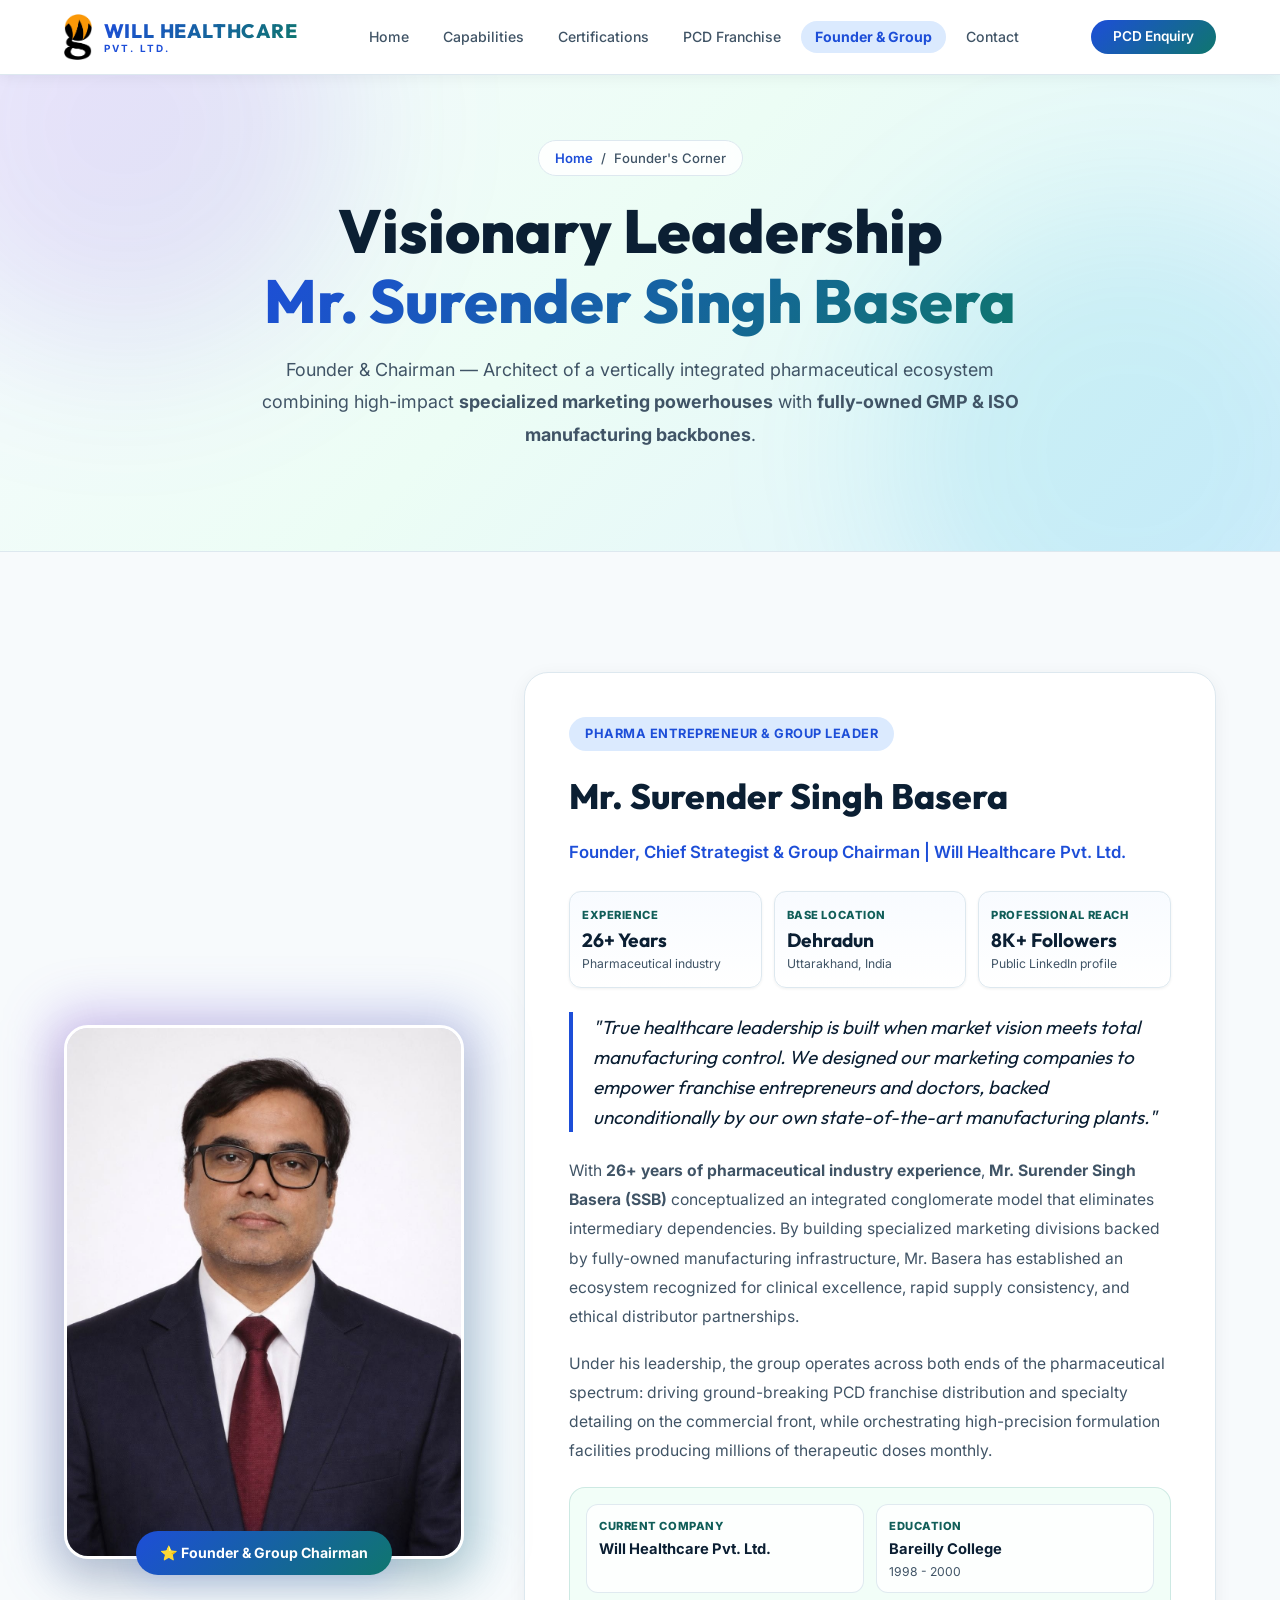
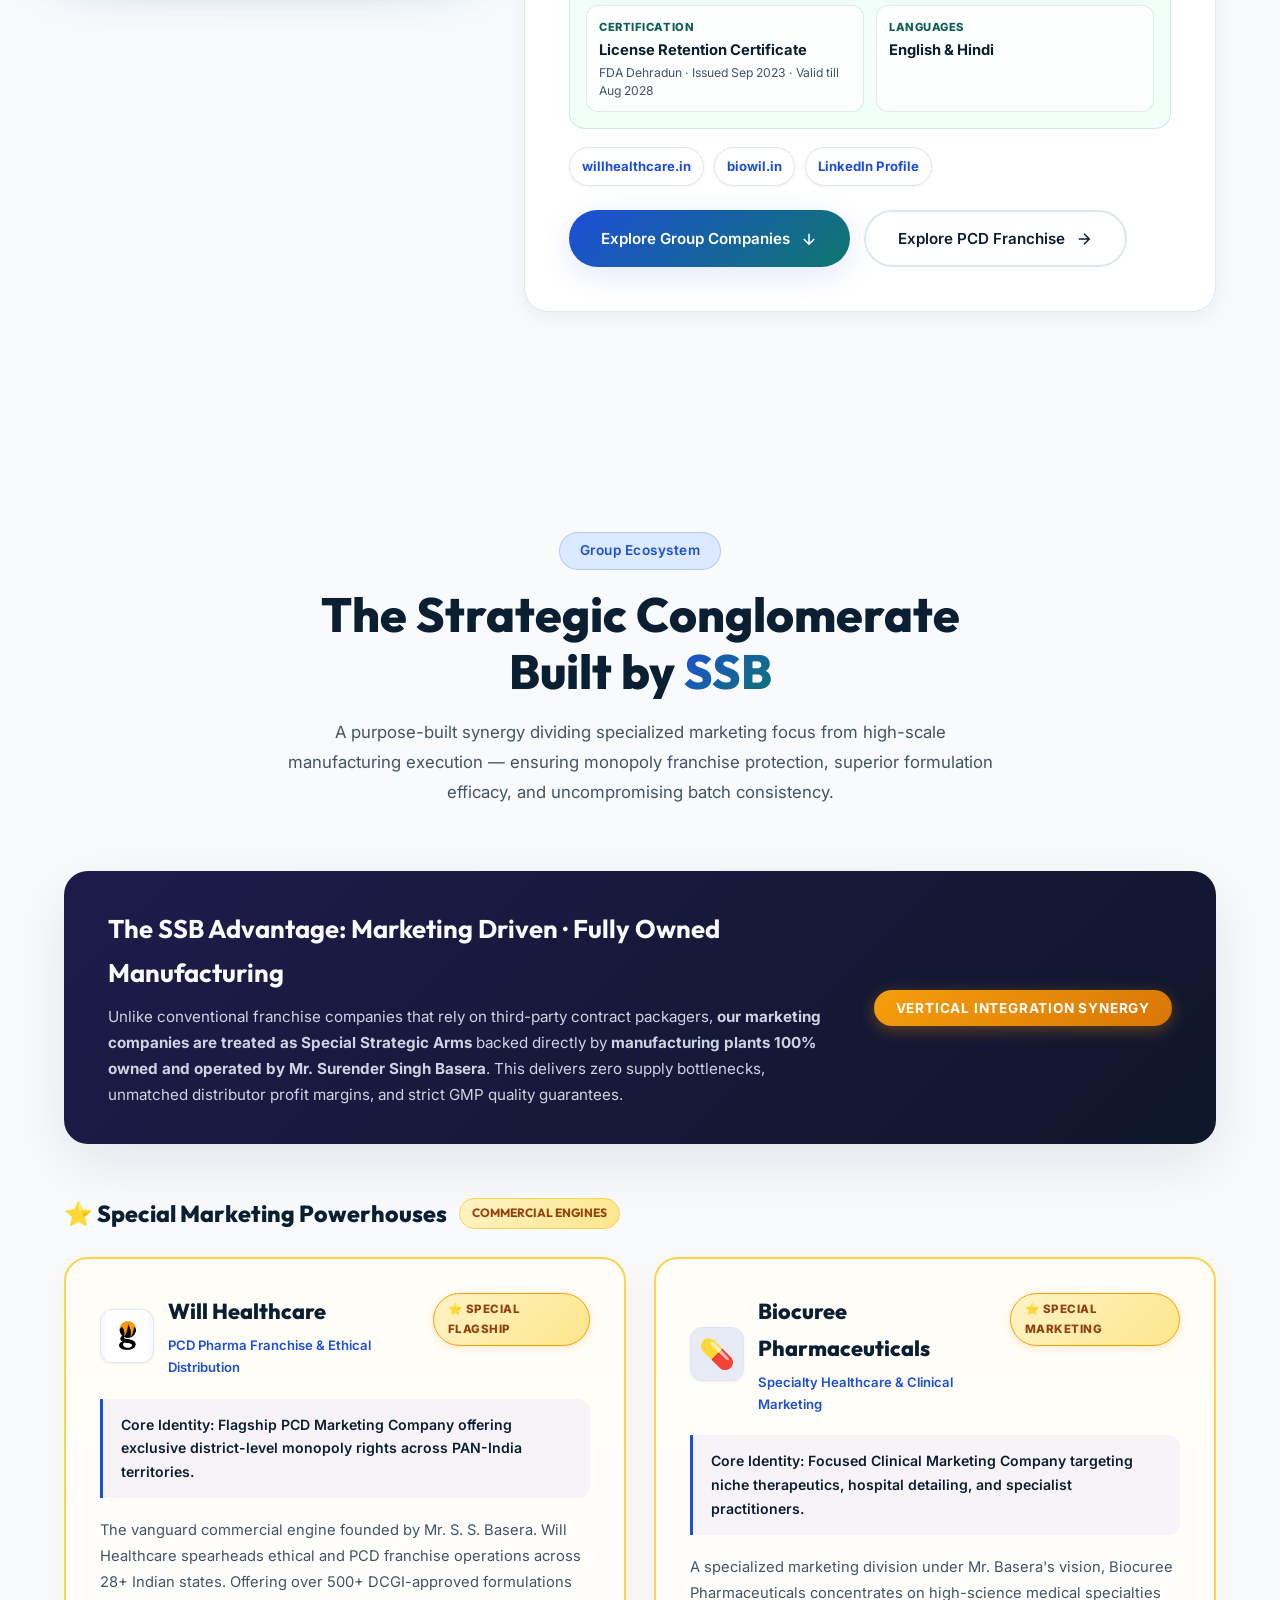
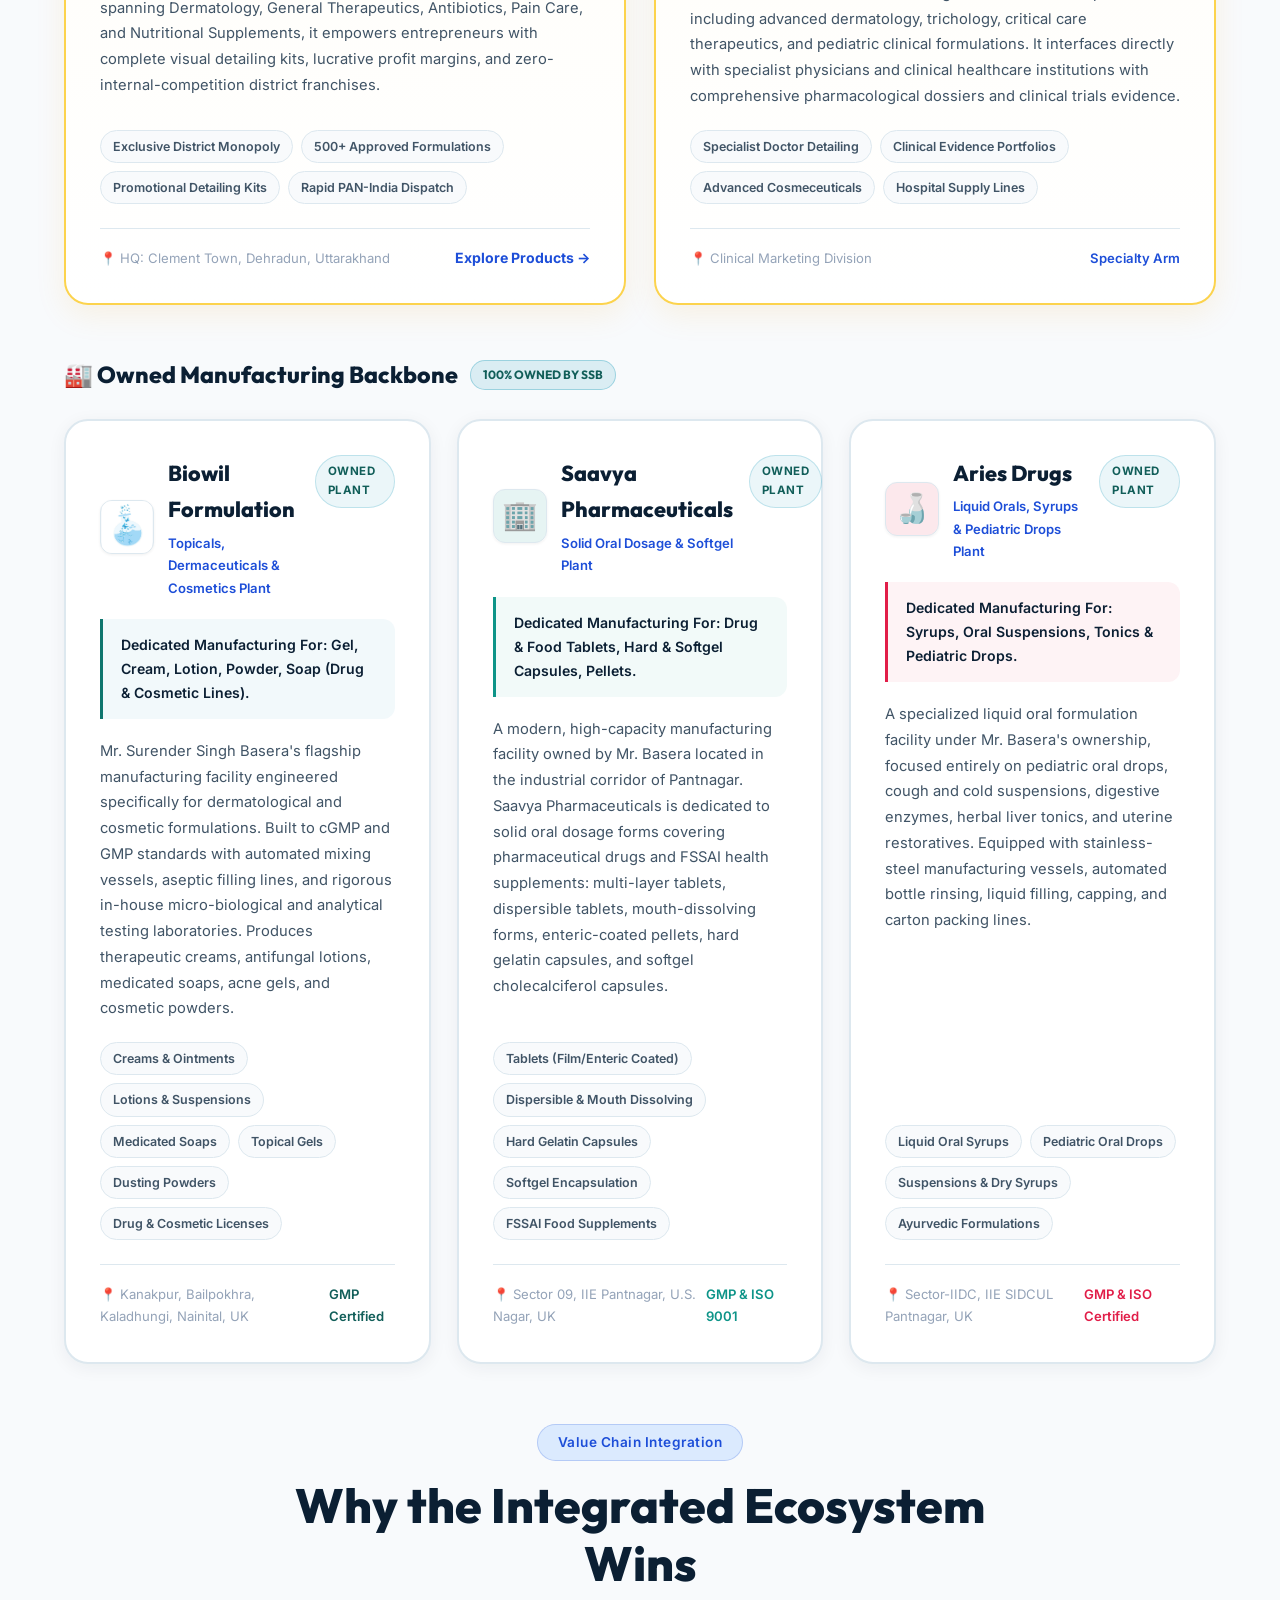
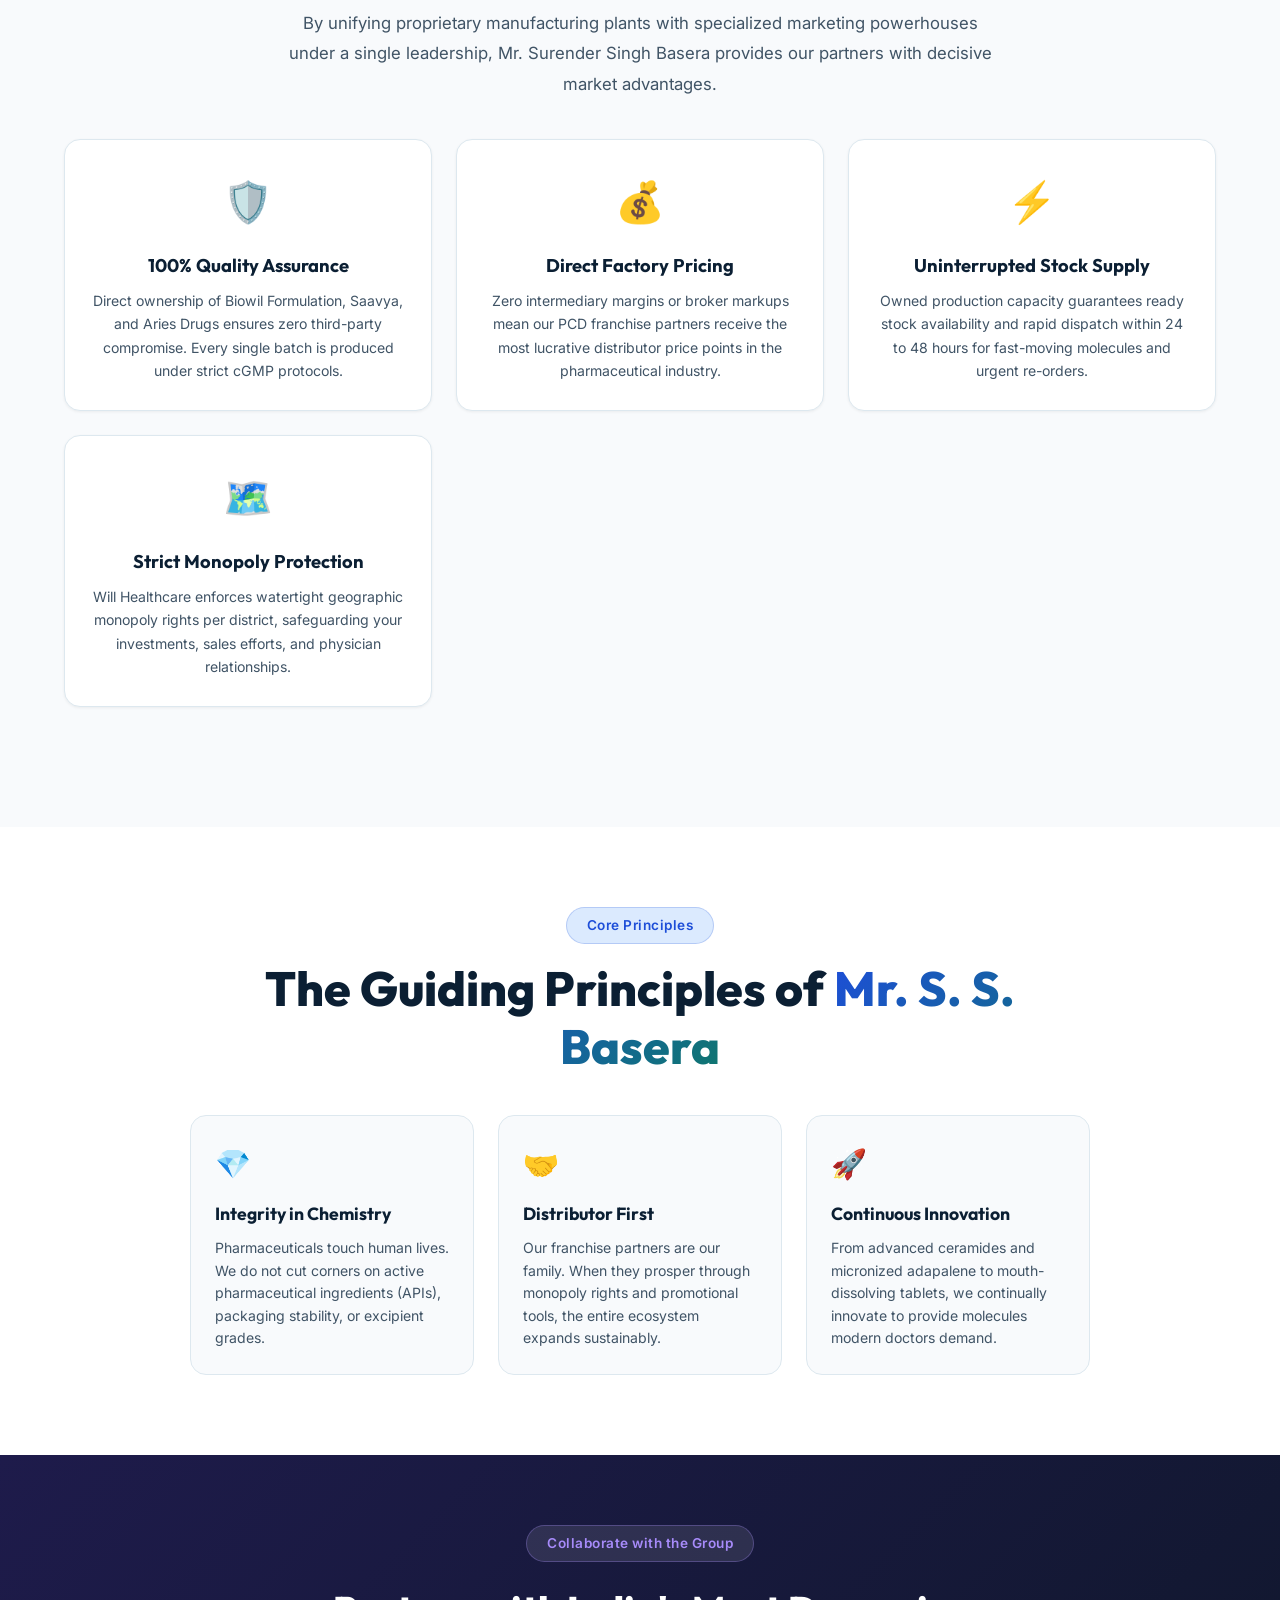
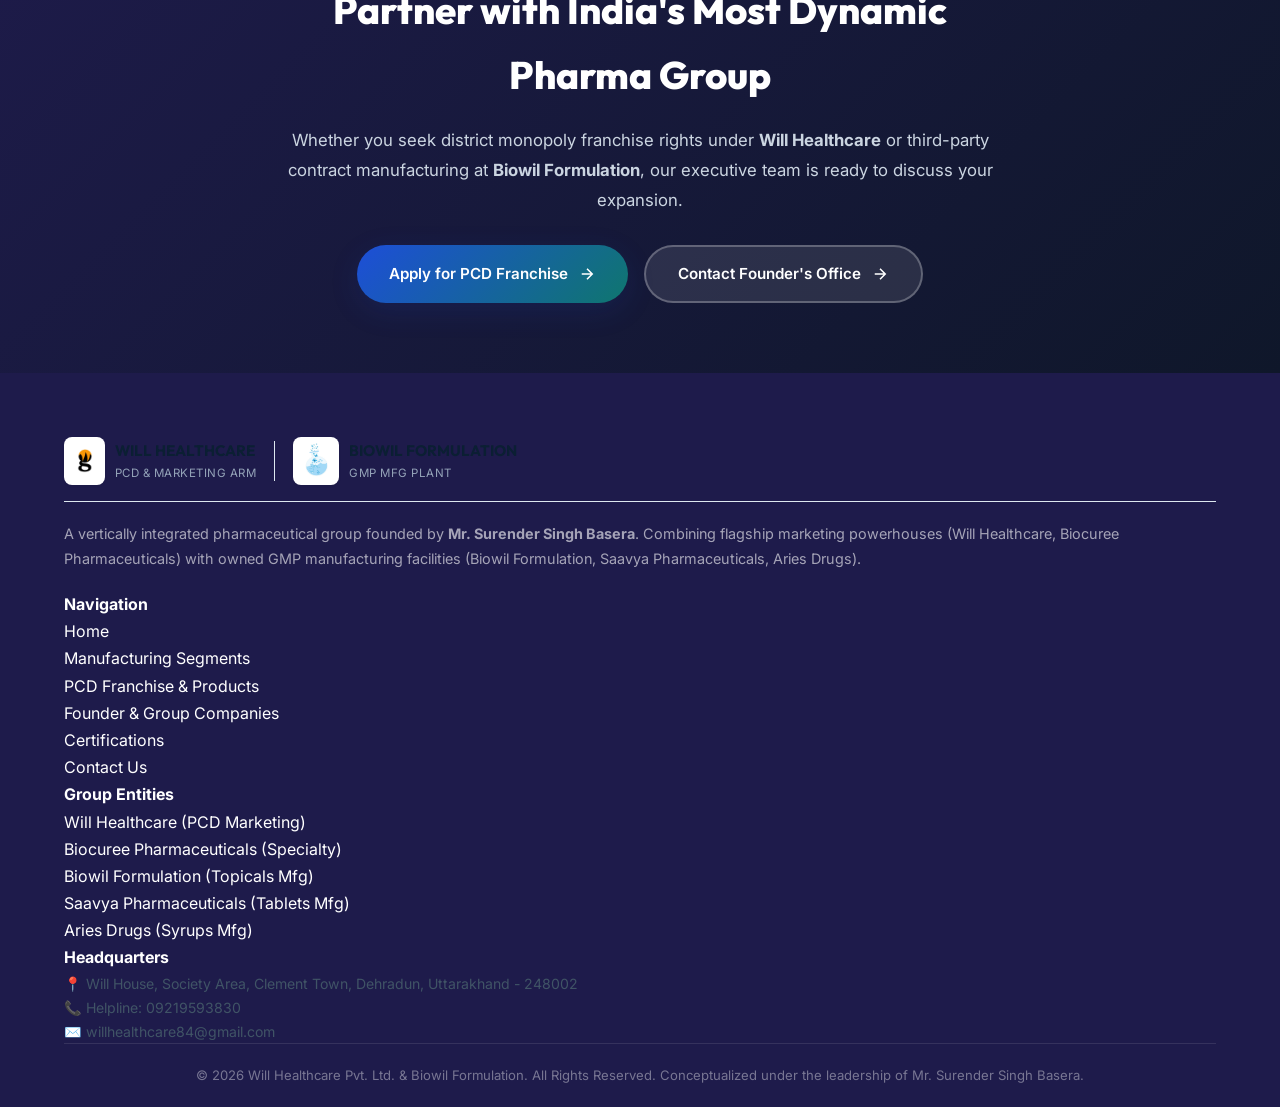
==== commit 2d7732e6: "organize founder profile with LinkedIn details" ====
--- a/founder.html
+++ b/founder.html
@@ -78,21 +78,66 @@
                 </div>
 
                 <div class="founder-bio-card">
-                    <span class="founder-bio-tag">VISIONARY ARCHITECT</span>
+                    <span class="founder-bio-tag">PHARMA ENTREPRENEUR &amp; GROUP LEADER</span>
                     <h2 class="founder-bio-title">Mr. Surender Singh Basera</h2>
-                    <div class="founder-bio-role">Founder, Chief Strategist &amp; Group Chairman</div>
+                    <div class="founder-bio-role">Founder, Chief Strategist &amp; Group Chairman | Will Healthcare Pvt. Ltd.</div>
+
+                    <div class="founder-profile-snapshot">
+                        <div class="snapshot-card">
+                            <span>Experience</span>
+                            <strong>26+ Years</strong>
+                            <small>Pharmaceutical industry</small>
+                        </div>
+                        <div class="snapshot-card">
+                            <span>Base Location</span>
+                            <strong>Dehradun</strong>
+                            <small>Uttarakhand, India</small>
+                        </div>
+                        <div class="snapshot-card">
+                            <span>Professional Reach</span>
+                            <strong>8K+ Followers</strong>
+                            <small>Public LinkedIn profile</small>
+                        </div>
+                    </div>
 
                     <blockquote class="founder-bio-quote">
                         "True healthcare leadership is built when market vision meets total manufacturing control. We designed our marketing companies to empower franchise entrepreneurs and doctors, backed unconditionally by our own state-of-the-art manufacturing plants."
                     </blockquote>
 
                     <p class="founder-bio-text">
-                        With over two decades of distinguished entrepreneurship in India's pharmaceutical sector, <strong>Mr. Surender Singh Basera (SSB)</strong> conceptualized an integrated conglomerate model that eliminates intermediary dependencies. By building specialized marketing divisions backed by fully-owned manufacturing infrastructure, Mr. Basera has established an ecosystem recognized for clinical excellence, rapid supply consistency, and ethical distributor partnerships.
+                        With <strong>26+ years of pharmaceutical industry experience</strong>, <strong>Mr. Surender Singh Basera (SSB)</strong> conceptualized an integrated conglomerate model that eliminates intermediary dependencies. By building specialized marketing divisions backed by fully-owned manufacturing infrastructure, Mr. Basera has established an ecosystem recognized for clinical excellence, rapid supply consistency, and ethical distributor partnerships.
                     </p>
 
                     <p class="founder-bio-text">
                         Under his leadership, the group operates across both ends of the pharmaceutical spectrum: driving ground-breaking PCD franchise distribution and specialty detailing on the commercial front, while orchestrating high-precision formulation facilities producing millions of therapeutic doses monthly.
                     </p>
+
+                    <div class="founder-credential-panel">
+                        <div class="credential-item">
+                            <span class="credential-label">Current Company</span>
+                            <strong>Will Healthcare Pvt. Ltd.</strong>
+                        </div>
+                        <div class="credential-item">
+                            <span class="credential-label">Education</span>
+                            <strong>Bareilly College</strong>
+                            <small>1998 - 2000</small>
+                        </div>
+                        <div class="credential-item">
+                            <span class="credential-label">Certification</span>
+                            <strong>License Retention Certificate</strong>
+                            <small>FDA Dehradun · Issued Sep 2023 · Valid till Aug 2028</small>
+                        </div>
+                        <div class="credential-item">
+                            <span class="credential-label">Languages</span>
+                            <strong>English &amp; Hindi</strong>
+                        </div>
+                    </div>
+
+                    <div class="founder-web-links">
+                        <a href="https://www.willhealthcare.in" target="_blank" rel="noopener">willhealthcare.in</a>
+                        <a href="https://www.biowil.in" target="_blank" rel="noopener">biowil.in</a>
+                        <a href="https://www.linkedin.com/in/surender-singh-basera-40bb0baa/" target="_blank" rel="noopener">LinkedIn Profile</a>
+                    </div>
 
                     <div style="display: flex; gap: 14px; flex-wrap: wrap; margin-top: 24px;">
                         <a href="#ecosystem" class="btn btn-primary">
--- a/style.css
+++ b/style.css
@@ -83,6 +83,9 @@
 html {
     scroll-behavior: smooth;
     scroll-padding-top: 80px;
+    width: 100%;
+    max-width: 100%;
+    overflow-x: hidden;
 }
 
 body {
@@ -92,6 +95,8 @@
     line-height: 1.7;
     overflow-x: hidden;
     -webkit-font-smoothing: antialiased;
+    width: 100%;
+    max-width: 100%;
 }
 
 a {
@@ -110,6 +115,7 @@
 }
 
 .container {
+    width: 100%;
     max-width: var(--container-width);
     margin: 0 auto;
     padding: 0 24px;
@@ -2966,6 +2972,36 @@
 @media (max-width: 960px) {
     :root { --section-padding: 64px 0; }
 
+    *, *::before, *::after {
+        min-width: 0;
+    }
+
+    html,
+    body {
+        width: 100%;
+        max-width: 100%;
+        overflow-x: hidden;
+    }
+
+    section,
+    header,
+    footer,
+    .navbar,
+    .container,
+    .nav-container,
+    .hero-content,
+    .umbrella-flow-container,
+    .mfg-hero,
+    .companies-grid-enhanced {
+        max-width: 100%;
+    }
+
+    .container,
+    .nav-container {
+        padding-left: 16px;
+        padding-right: 16px;
+    }
+
     .nav-links {
         position: fixed;
         top: 0;
@@ -3020,6 +3056,20 @@
         align-items: flex-start;
         padding: 22px 20px;
         gap: 16px;
+        width: 100%;
+        max-width: 100%;
+    }
+    .flow-stage,
+    .flow-card-content,
+    .flow-pillar-card,
+    .flow-synergy-ribbon,
+    .umbrella-matrix-wrapper {
+        width: 100%;
+        max-width: 100%;
+    }
+    .flow-card-meta,
+    .flow-card-tags {
+        flex-wrap: wrap;
     }
     .flow-card-icon-wrap {
         width: 52px;
@@ -3066,7 +3116,31 @@
     .product-tabs { gap: 6px; }
     .product-tab { padding: 6px 14px; font-size: 0.78rem; }
 
+    .mfg-hero {
+        grid-template-columns: 1fr;
+        gap: 28px;
+        margin-bottom: 48px;
+        align-items: stretch;
+    }
+    .mfg-hero-content,
+    .mfg-hero-visual {
+        width: 100%;
+        max-width: 100%;
+    }
+    .mfg-plant-badges {
+        display: grid;
+        grid-template-columns: 1fr;
+        gap: 10px;
+    }
+    .mfg-biowil-badge {
+        width: 100%;
+        align-items: center;
+    }
     .mfg-dosage-grid { grid-template-columns: 1fr; }
+    .mfg-dosage-card {
+        width: 100%;
+        padding: 16px;
+    }
     .matrix-title { font-size: 1.45rem; }
     .umbrella-table th, .umbrella-table td { padding: 14px 12px; font-size: 0.82rem; }
     .process-roadmap {
@@ -3128,12 +3202,53 @@
 }
 
 @media (max-width: 480px) {
+    .container,
+    .nav-container {
+        padding-left: 14px;
+        padding-right: 14px;
+    }
+
+    .section-header {
+        margin-bottom: 36px;
+    }
+
     .hero-title { font-size: 2rem; }
     .hero-stats { flex-direction: column; gap: 16px; }
     .section-title { font-size: 1.6rem; }
     .flow-node-name { font-size: 0.95rem; }
     .eco-card { padding: 24px 20px; }
     .umbrella-matrix-wrapper { margin-top: 40px; margin-bottom: 40px; }
+    .umbrella-section {
+        margin-top: 56px;
+    }
+    .umbrella-title {
+        font-size: 1.6rem;
+        line-height: 1.22;
+    }
+    .umbrella-desc {
+        font-size: 0.9rem;
+    }
+    .flow-stage-pill {
+        max-width: 100%;
+        white-space: normal;
+        text-align: center;
+        line-height: 1.35;
+    }
+    .flow-card {
+        padding: 20px 16px;
+        border-radius: 20px;
+    }
+    .flow-card-title {
+        font-size: 1.1rem;
+        line-height: 1.25;
+    }
+    .flow-card-text {
+        font-size: 0.84rem;
+    }
+    .flow-pillar-card {
+        padding: 22px 18px;
+        border-radius: 20px;
+    }
     .segment-card { padding: 24px 20px; }
     .segment-title { font-size: 1.35rem; }
     .mfg-process { padding: 34px 16px; }
@@ -4281,6 +4396,49 @@
     margin-bottom: 24px;
 }
 
+.founder-profile-snapshot {
+    display: grid;
+    grid-template-columns: repeat(3, 1fr);
+    gap: 12px;
+    margin-bottom: 24px;
+}
+
+.snapshot-card {
+    padding: 14px 12px;
+    border-radius: var(--radius-md);
+    background: linear-gradient(180deg, #F8FBFF, #FFFFFF);
+    border: 1px solid var(--border-light);
+    box-shadow: var(--shadow-sm);
+}
+
+.snapshot-card span,
+.credential-label {
+    display: block;
+    font-size: 0.7rem;
+    font-weight: 800;
+    letter-spacing: 0.05em;
+    text-transform: uppercase;
+    color: var(--cyan-dark);
+    margin-bottom: 4px;
+}
+
+.snapshot-card strong {
+    display: block;
+    font-family: var(--font-heading);
+    font-size: 1.2rem;
+    color: var(--text-primary);
+    line-height: 1.2;
+}
+
+.snapshot-card small,
+.credential-item small {
+    display: block;
+    color: var(--text-secondary);
+    font-size: 0.76rem;
+    line-height: 1.45;
+    margin-top: 3px;
+}
+
 .founder-bio-quote {
     font-family: var(--font-heading);
     font-size: 1.18rem;
@@ -4297,6 +4455,57 @@
     line-height: 1.85;
     color: var(--text-secondary);
     margin-bottom: 18px;
+}
+
+.founder-credential-panel {
+    display: grid;
+    grid-template-columns: repeat(2, minmax(0, 1fr));
+    gap: 12px;
+    padding: 16px;
+    margin: 22px 0 18px;
+    border-radius: var(--radius-lg);
+    background: rgba(236,253,245,0.65);
+    border: 1px solid rgba(15,118,110,0.16);
+}
+
+.credential-item {
+    padding: 12px;
+    border-radius: var(--radius-md);
+    background: rgba(255,255,255,0.82);
+    border: 1px solid rgba(221,232,239,0.9);
+}
+
+.credential-item strong {
+    display: block;
+    font-size: 0.92rem;
+    color: var(--text-primary);
+    line-height: 1.35;
+}
+
+.founder-web-links {
+    display: flex;
+    flex-wrap: wrap;
+    gap: 10px;
+    margin: 4px 0 24px;
+}
+
+.founder-web-links a {
+    display: inline-flex;
+    align-items: center;
+    padding: 7px 12px;
+    border-radius: var(--radius-full);
+    background: #FFFFFF;
+    border: 1px solid var(--border-light);
+    color: var(--purple);
+    font-size: 0.82rem;
+    font-weight: 700;
+    box-shadow: var(--shadow-sm);
+}
+
+.founder-web-links a:hover {
+    border-color: var(--border-hover);
+    color: var(--cyan-dark);
+    transform: translateY(-1px);
 }
 
 /* Strategic Architecture: Marketing Special vs Owned Mfg Backbone */
@@ -5013,6 +5222,60 @@
 }
 
 @media (max-width: 640px) {
+    .page-hero {
+        padding: 110px 0 58px;
+        overflow: hidden;
+    }
+
+    .page-hero-content,
+    .founder-profile-hero,
+    .founder-story-content,
+    .companies-grid-enhanced,
+    .company-card-enhanced,
+    .strategic-callout-banner,
+    .pcd-form-grid,
+    .pcd-form-card {
+        width: 100%;
+        max-width: 100%;
+    }
+
+    .founder-profile-hero {
+        gap: 28px;
+    }
+
+    .founder-portrait-container {
+        max-width: min(300px, 88vw);
+    }
+
+    .founder-bio-card {
+        padding: 28px 20px;
+    }
+
+    .founder-profile-snapshot,
+    .founder-credential-panel {
+        grid-template-columns: 1fr;
+    }
+
+    .founder-web-links {
+        flex-direction: column;
+    }
+
+    .founder-web-links a {
+        justify-content: center;
+    }
+
+    .company-card-enhanced {
+        padding: 22px 18px;
+        border-radius: 20px;
+    }
+
+    .company-card-header,
+    .company-card-footer {
+        flex-direction: column;
+        align-items: flex-start;
+        gap: 14px;
+    }
+
     .pcd-form-row {
         grid-template-columns: 1fr;
     }
@@ -5028,4 +5291,66 @@
     }
 }
 
-
+/* Final mobile overflow guard: keep every page inside the device viewport */
+@media (max-width: 768px) {
+    html,
+    body {
+        width: 100%;
+        max-width: 100%;
+        overflow-x: hidden;
+    }
+
+    .container,
+    .nav-container,
+    section,
+    .page-hero,
+    .hero,
+    .founder,
+    .umbrella-section,
+    .mfg-infra-section,
+    .mfg-segments-section,
+    .companies-ecosystem-section,
+    .contact {
+        width: 100%;
+        max-width: 100%;
+        overflow-x: hidden;
+    }
+
+    .mfg-hero,
+    .founder-profile,
+    .founder-profile-hero,
+    .contact-wrapper,
+    .form-row,
+    .pcd-form-grid,
+    .companies-grid-enhanced,
+    .footer-grid {
+        display: grid;
+        grid-template-columns: 1fr !important;
+        width: 100%;
+        max-width: 100%;
+    }
+
+    .mfg-hero-content,
+    .mfg-hero-visual,
+    .umbrella-flow-container,
+    .flow-stage,
+    .flow-card,
+    .flow-pillar-card,
+    .flow-synergy-ribbon,
+    .founder-info,
+    .founder-image-wrapper,
+    .founder-portrait-container,
+    .company-card-enhanced,
+    .contact-form,
+    .contact-sidebar {
+        width: 100%;
+        max-width: 100%;
+    }
+
+    .page-hero-glow,
+    .hero-glow {
+        max-width: 85vw;
+    }
+}
+
+
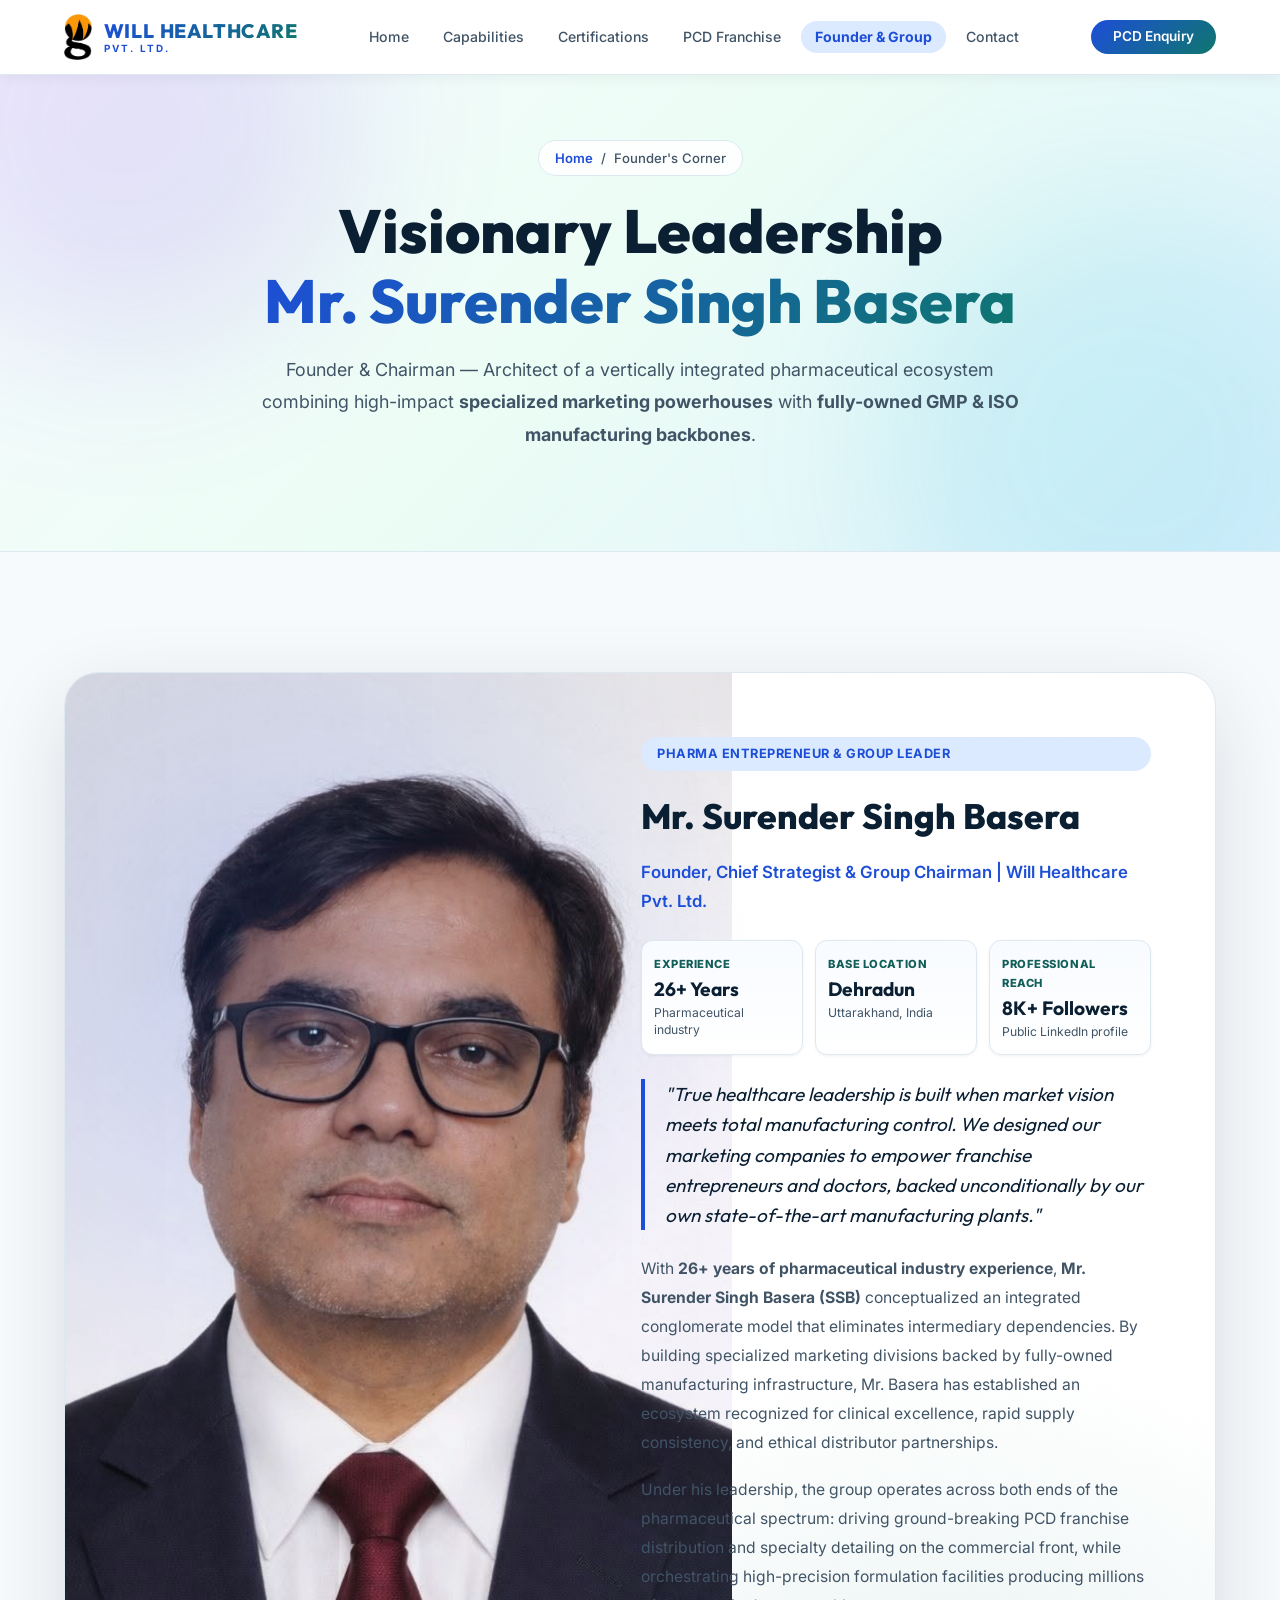
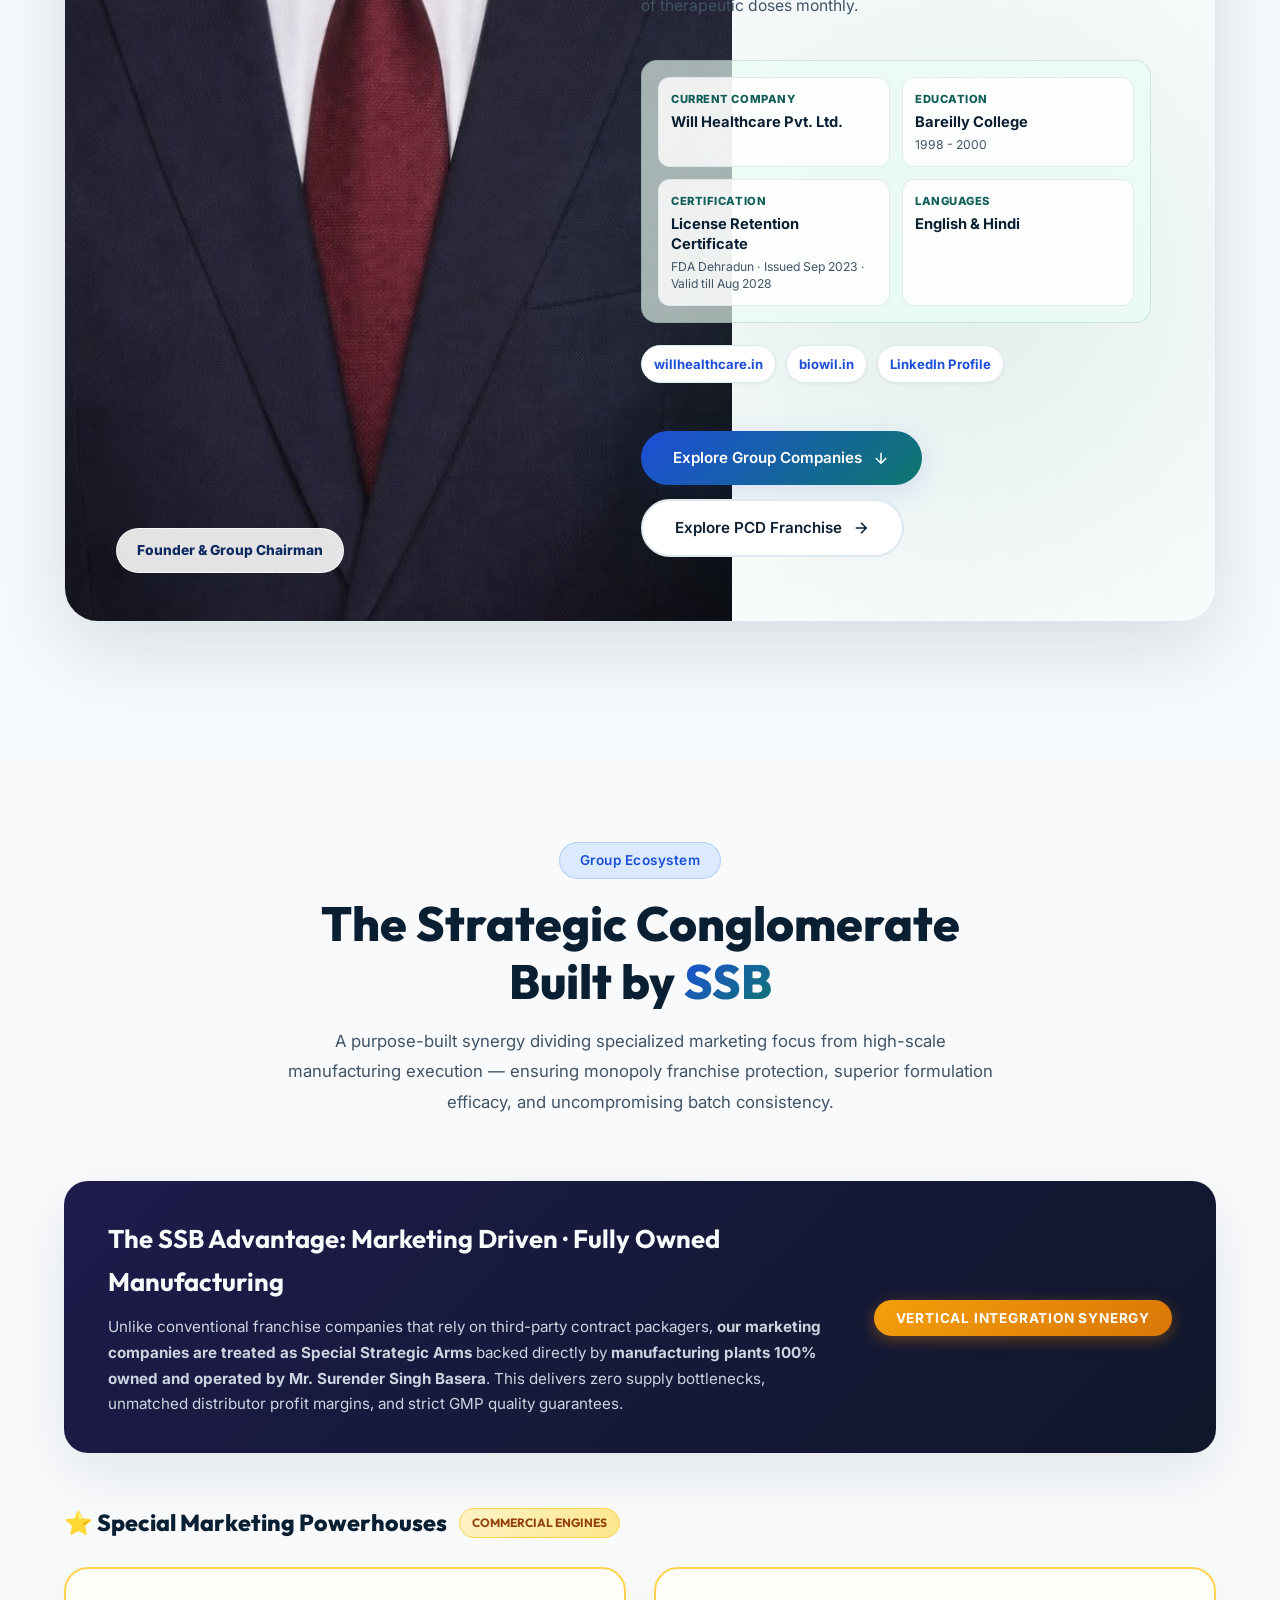
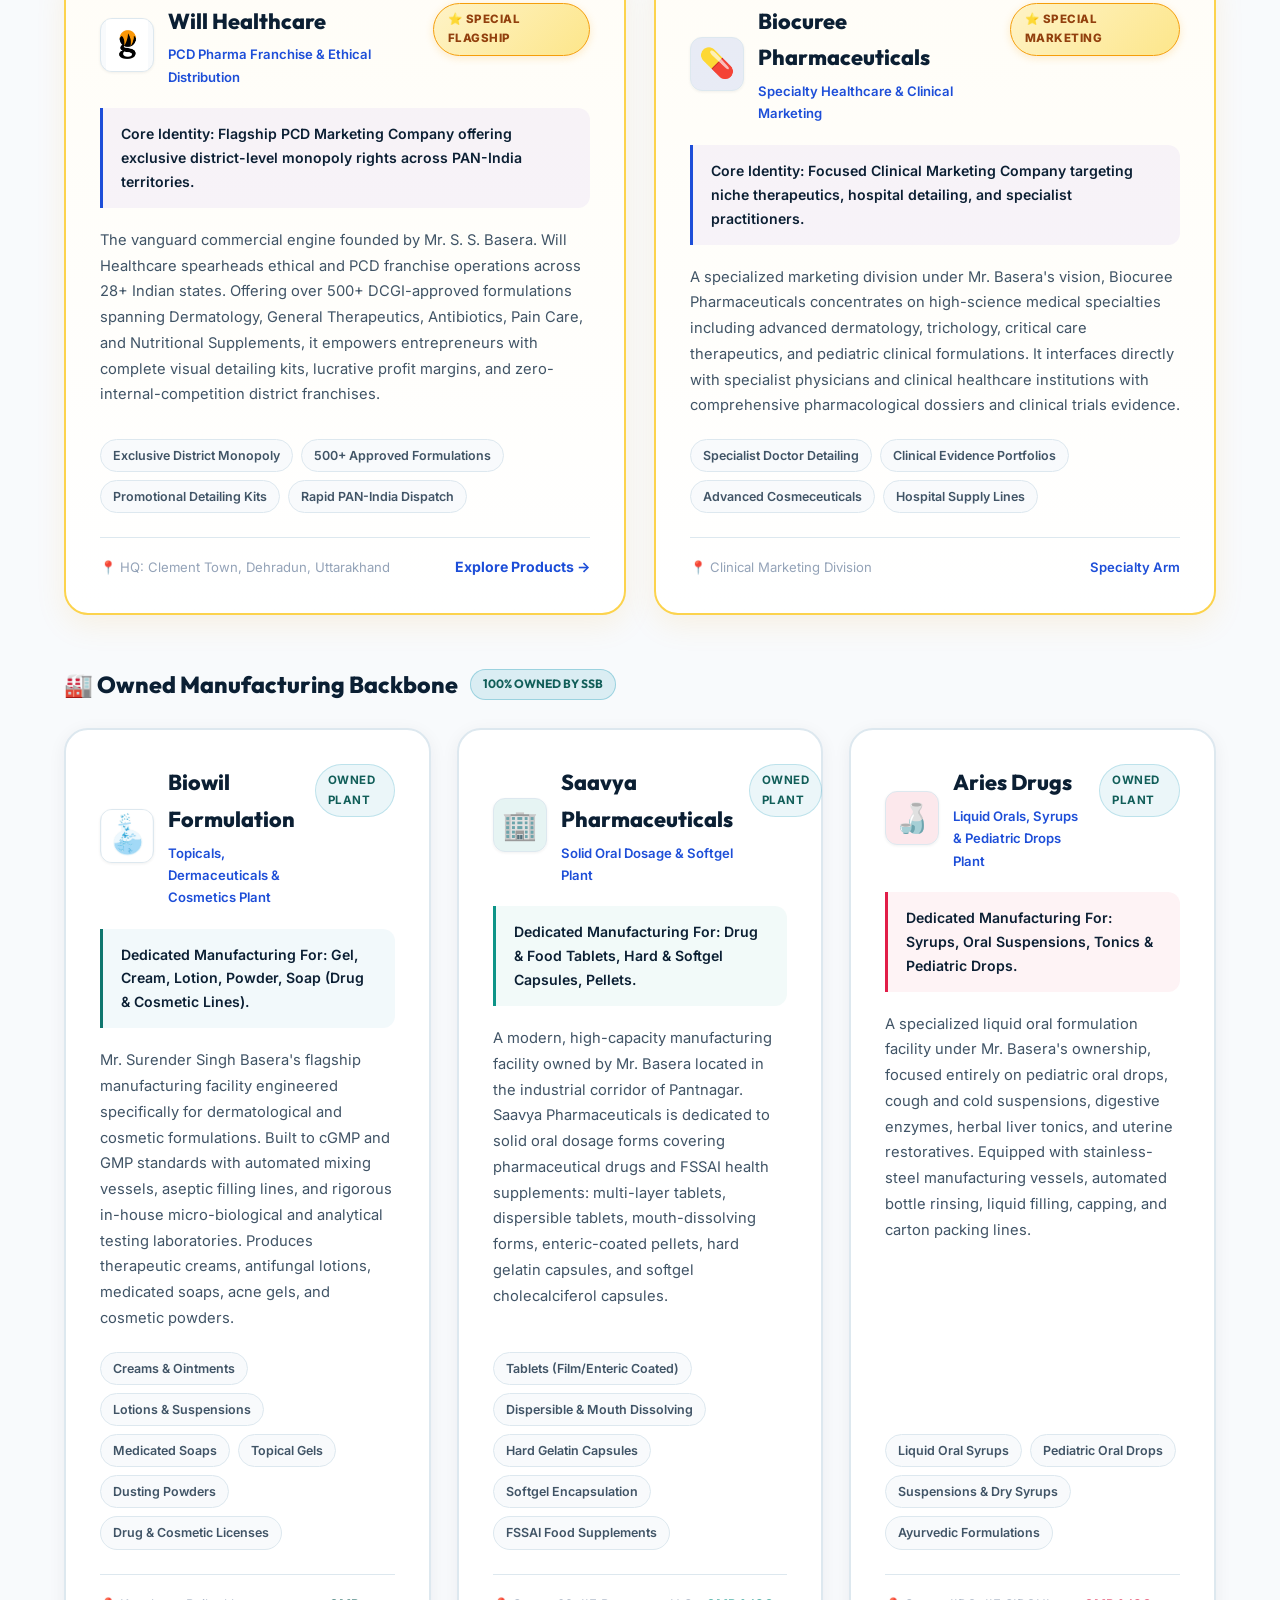
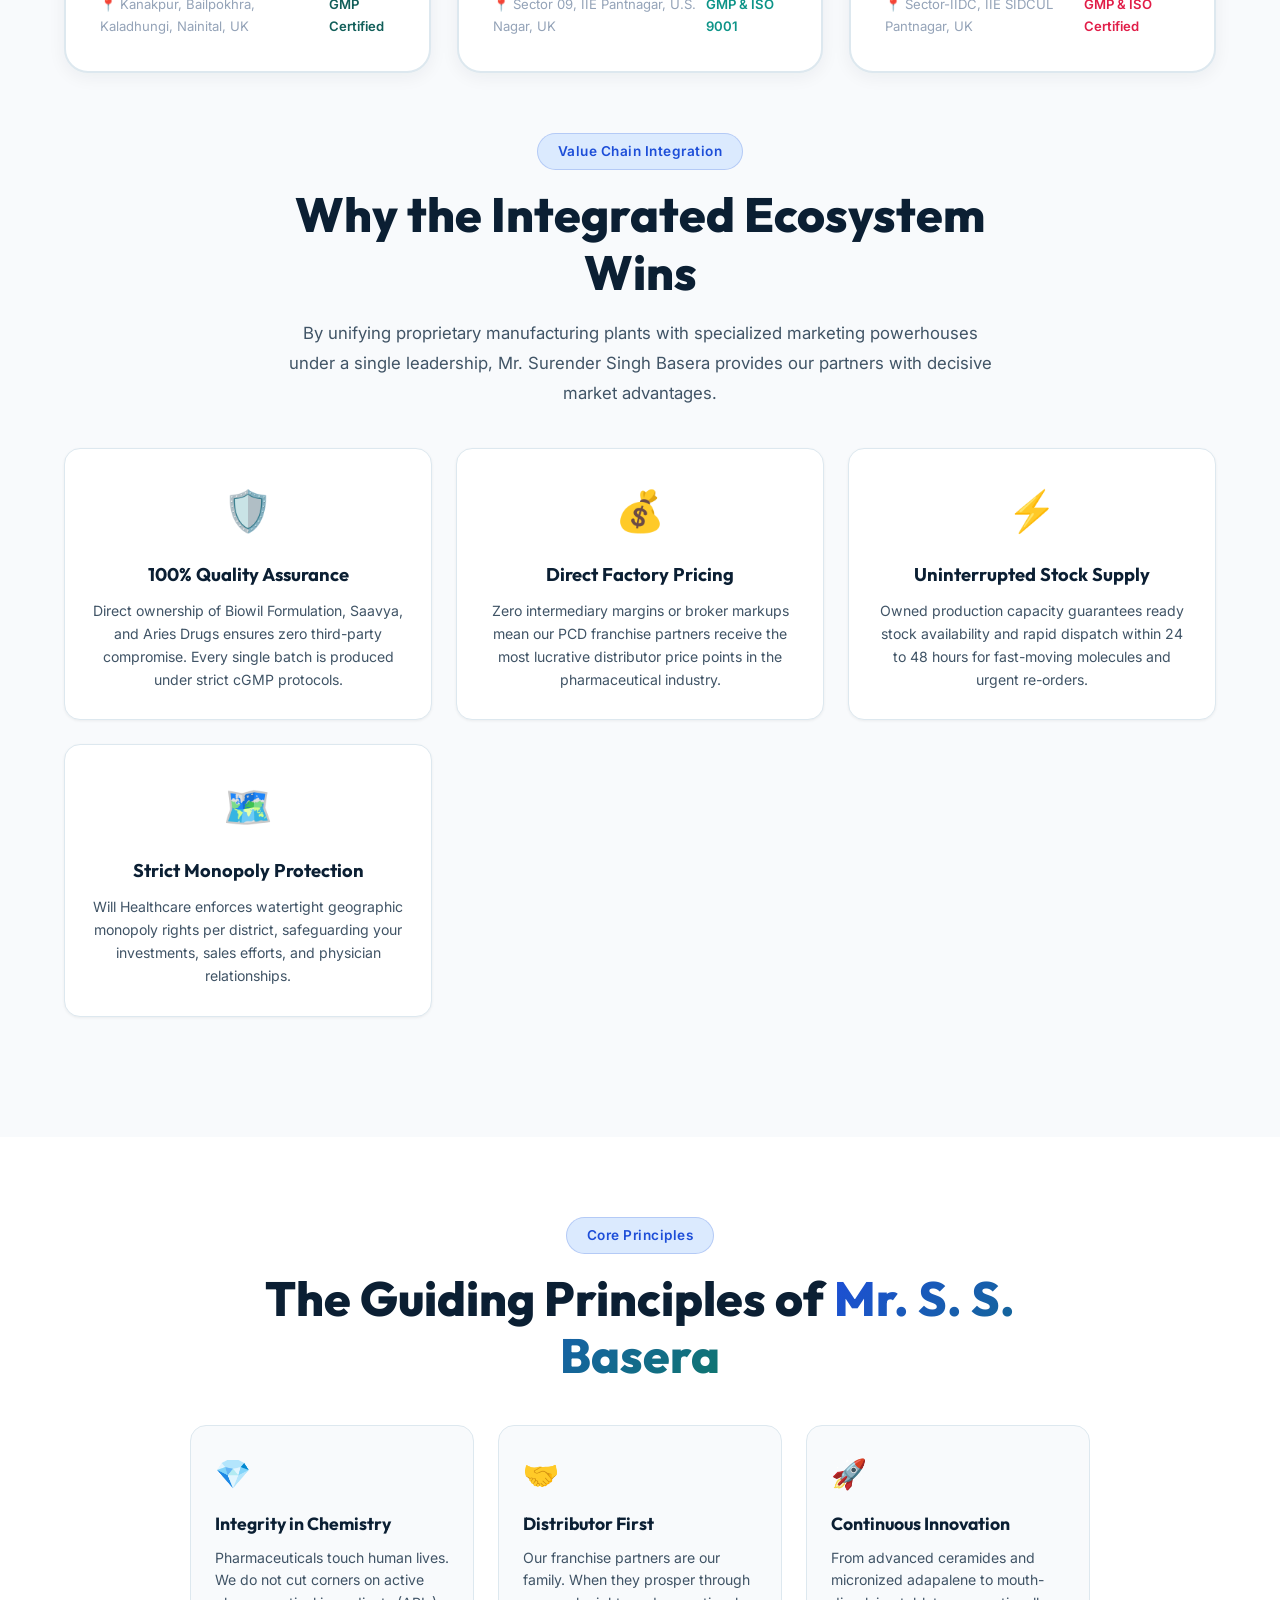
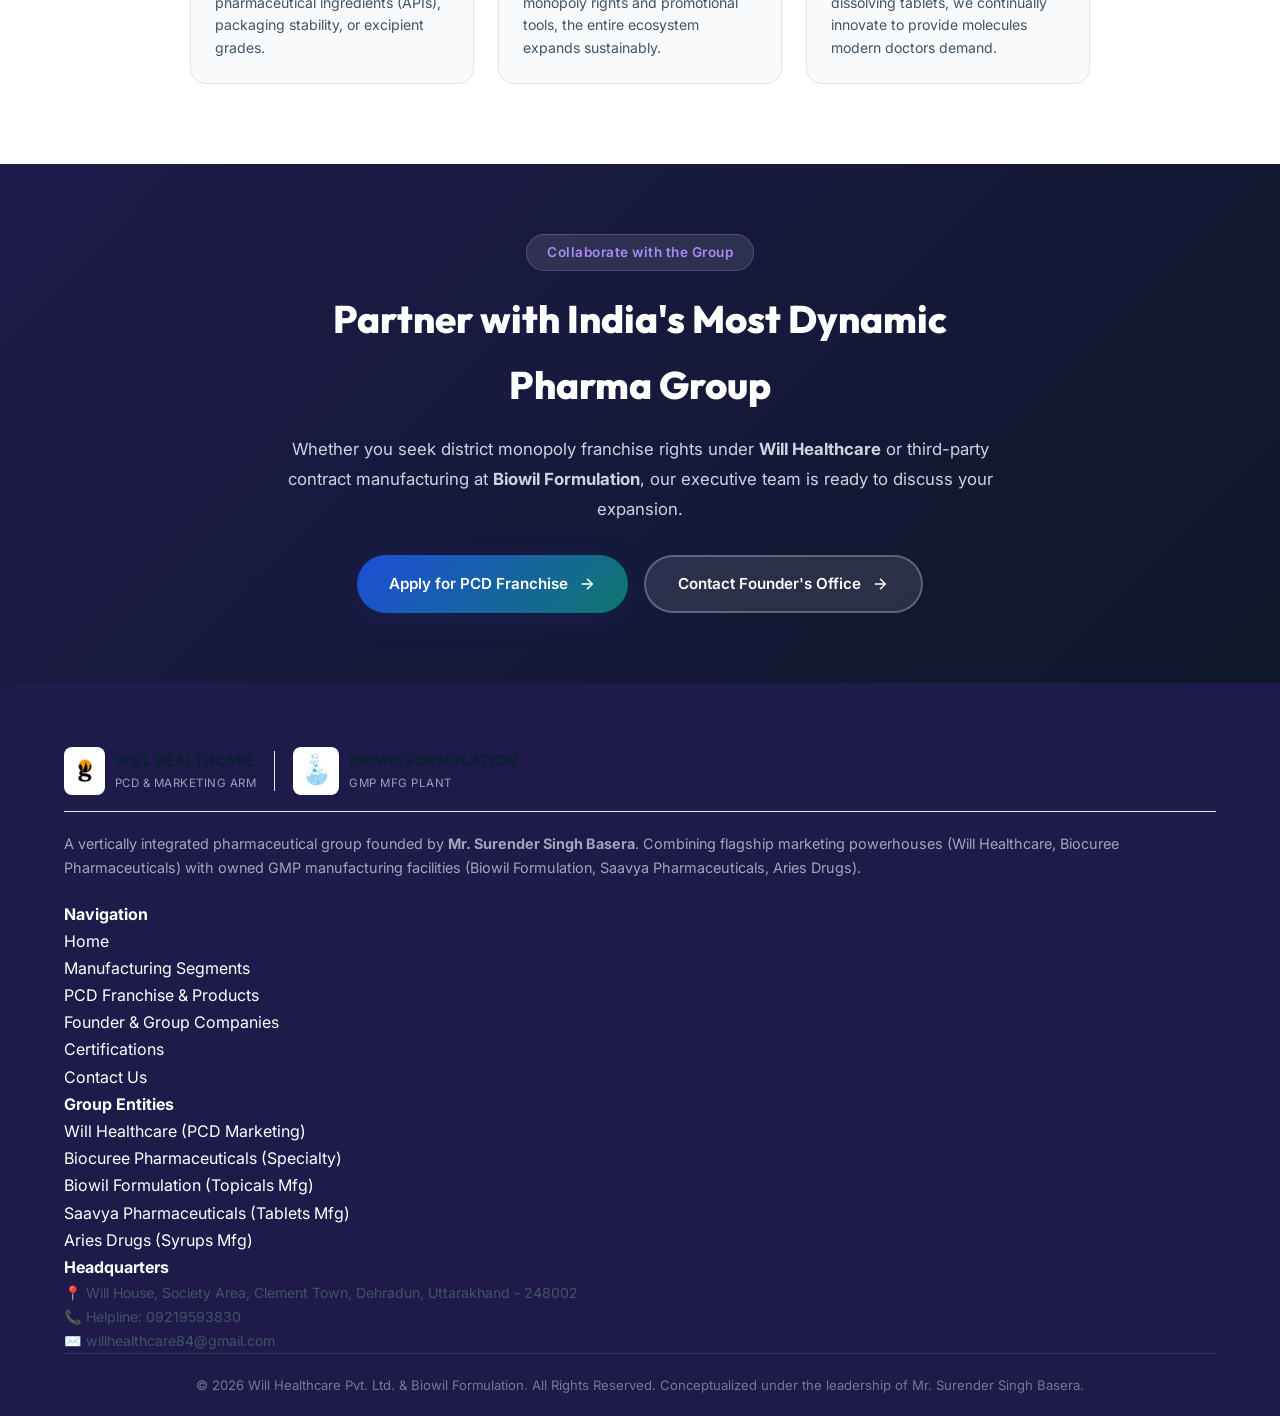
==== commit 3a313e45: "embed founder portrait as background" ====
--- a/founder.html
+++ b/founder.html
@@ -69,15 +69,8 @@
     <section class="founder-section" style="padding: 60px 0;">
         <div class="container">
             <div class="founder-profile-hero">
-                <div class="founder-portrait-container">
-                    <div class="founder-portrait-glow"></div>
-                    <img src="surender singh basera.jpeg" alt="Mr. Surender Singh Basera - Founder & Chairman" class="founder-portrait-img">
-                    <div class="founder-portrait-badge">
-                        <span>⭐ Founder &amp; Group Chairman</span>
-                    </div>
-                </div>
-
                 <div class="founder-bio-card">
+                    <div class="founder-bg-portrait" role="img" aria-label="Mr. Surender Singh Basera - Founder and Chairman"></div>
                     <span class="founder-bio-tag">PHARMA ENTREPRENEUR &amp; GROUP LEADER</span>
                     <h2 class="founder-bio-title">Mr. Surender Singh Basera</h2>
                     <div class="founder-bio-role">Founder, Chief Strategist &amp; Group Chairman | Will Healthcare Pvt. Ltd.</div>
--- a/style.css
+++ b/style.css
@@ -4313,15 +4313,15 @@
 
 /* ============ FOUNDER PAGE SPECIFIC ============ */
 .founder-profile-hero {
-    display: grid;
-    grid-template-columns: 400px 1fr;
-    gap: 60px;
-    align-items: center;
+    display: block;
     padding: 60px 0 80px;
 }
 
 .founder-portrait-container {
     position: relative;
+    width: 100%;
+    min-height: 100%;
+    display: flex;
 }
 
 .founder-portrait-glow {
@@ -4337,9 +4337,11 @@
     position: relative;
     z-index: 2;
     width: 100%;
-    aspect-ratio: 3/4;
+    min-height: 620px;
+    height: 100%;
+    aspect-ratio: 4/5;
     object-fit: cover;
-    object-position: center 15%;
+    object-position: center 12%;
     border-radius: 24px;
     border: 3px solid #FFFFFF;
     box-shadow: 0 20px 50px rgba(0,0,0,0.15);
@@ -4362,11 +4364,65 @@
 }
 
 .founder-bio-card {
-    background: var(--bg-white);
+    position: relative;
+    min-height: 720px;
+    display: flex;
+    flex-direction: column;
+    justify-content: center;
+    width: min(1180px, 100%);
+    margin: 0 auto;
+    padding: clamp(44px, 5vw, 70px) clamp(28px, 5vw, 72px) clamp(44px, 5vw, 70px) min(50%, 590px);
+    background:
+        linear-gradient(90deg, rgba(255,255,255,0) 0%, rgba(255,255,255,0.22) 34%, rgba(255,255,255,0.95) 49%, #FFFFFF 100%),
+        var(--bg-white);
     border: 1px solid var(--border-light);
-    border-radius: var(--radius-xl);
-    padding: 44px;
-    box-shadow: var(--shadow-card);
+    border-radius: 34px;
+    box-shadow: 0 26px 80px rgba(11,31,51,0.13);
+    overflow: hidden;
+    isolation: isolate;
+}
+
+.founder-bg-portrait {
+    position: absolute;
+    inset: 0;
+    width: 58%;
+    background:
+        linear-gradient(90deg, rgba(11,31,51,0.06), rgba(11,31,51,0.02)),
+        url("surender singh basera.jpeg") center 12% / cover no-repeat;
+    z-index: 0;
+}
+
+.founder-bio-card::before {
+    content: '';
+    position: absolute;
+    inset: 0;
+    background:
+        radial-gradient(circle at 18% 18%, rgba(29,78,216,0.18), transparent 30%),
+        radial-gradient(circle at 78% 78%, rgba(15,118,110,0.12), transparent 35%);
+    z-index: 1;
+    pointer-events: none;
+}
+
+.founder-bio-card::after {
+    content: 'Founder & Group Chairman';
+    position: absolute;
+    left: clamp(22px, 4vw, 54px);
+    bottom: clamp(22px, 4vw, 48px);
+    z-index: 2;
+    padding: 10px 20px;
+    border-radius: var(--radius-full);
+    background: rgba(255,255,255,0.88);
+    border: 1px solid rgba(255,255,255,0.72);
+    color: var(--purple-dark);
+    font-size: 0.86rem;
+    font-weight: 800;
+    box-shadow: 0 16px 36px rgba(11,31,51,0.16);
+    pointer-events: none;
+}
+
+.founder-bio-card > :not(.founder-bg-portrait) {
+    position: relative;
+    z-index: 3;
 }
 
 .founder-bio-tag {
@@ -5201,14 +5257,29 @@
 /* Responsive adjustments */
 @media (max-width: 992px) {
     .founder-profile-hero {
-        grid-template-columns: 1fr;
-        gap: 40px;
-        text-align: center;
-    }
-    
-    .founder-portrait-container {
-        max-width: 340px;
-        margin: 0 auto;
+        padding: 36px 0 58px;
+    }
+
+    .founder-bio-card {
+        min-height: auto;
+        padding: 420px 34px 42px;
+        text-align: left;
+        background:
+            linear-gradient(180deg, rgba(255,255,255,0) 0%, rgba(255,255,255,0.1) 34%, rgba(255,255,255,0.96) 50%, #FFFFFF 100%),
+            var(--bg-white);
+    }
+
+    .founder-bg-portrait {
+        width: 100%;
+        height: 58%;
+        inset: 0 0 auto;
+        background-position: center 12%;
+    }
+
+    .founder-bio-card::after {
+        top: 310px;
+        bottom: auto;
+        left: 34px;
     }
 
     .pcd-form-grid {
@@ -5243,12 +5314,19 @@
         gap: 28px;
     }
 
-    .founder-portrait-container {
-        max-width: min(300px, 88vw);
-    }
-
     .founder-bio-card {
-        padding: 28px 20px;
+        padding: 360px 20px 30px;
+        border-radius: 26px;
+    }
+
+    .founder-bg-portrait {
+        height: 54%;
+    }
+
+    .founder-bio-card::after {
+        top: 266px;
+        left: 20px;
+        max-width: calc(100% - 40px);
     }
 
     .founder-profile-snapshot,
@@ -5288,6 +5366,23 @@
 
     .footer-divider-pipe {
         display: none;
+    }
+}
+
+@media (max-width: 420px) {
+    .founder-bio-card {
+        padding-top: 310px;
+        border-radius: 22px;
+    }
+
+    .founder-bg-portrait {
+        height: 50%;
+    }
+
+    .founder-bio-card::after {
+        top: 226px;
+        font-size: 0.8rem;
+        padding: 8px 14px;
     }
 }
 
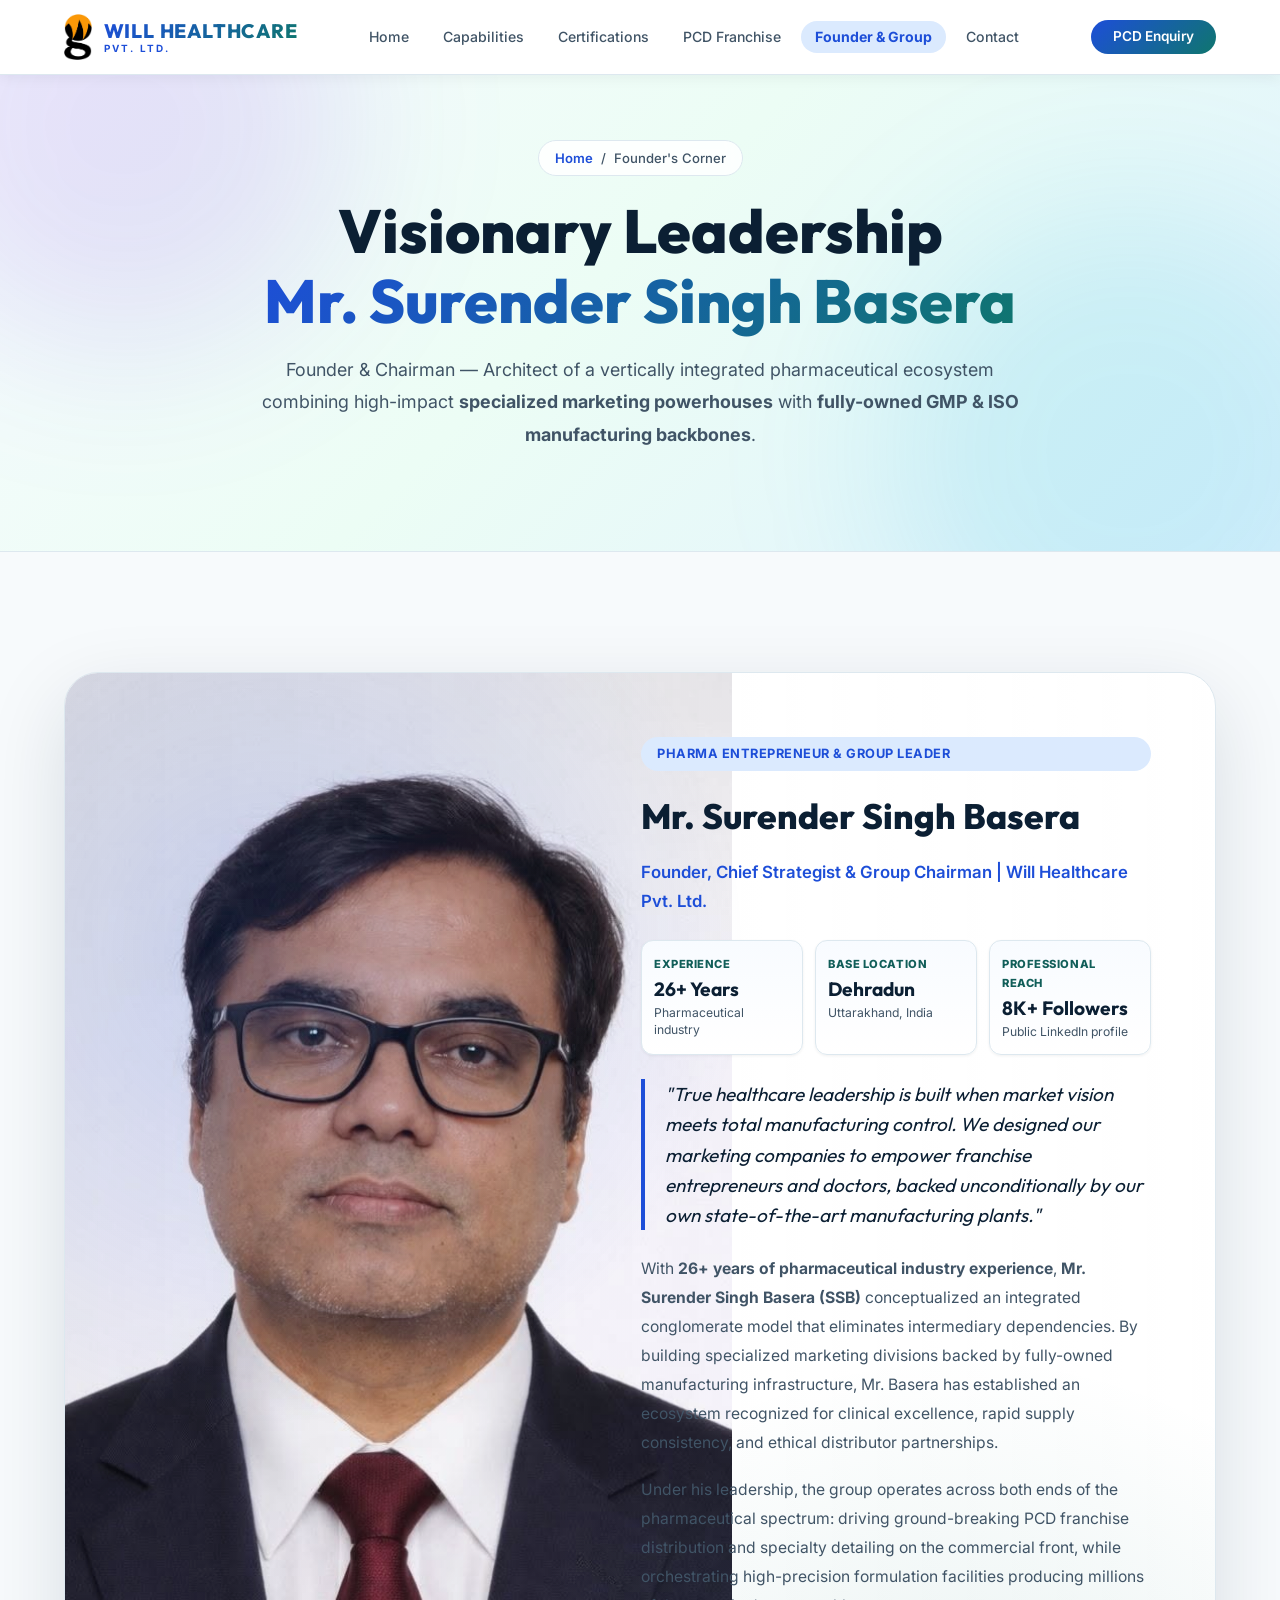
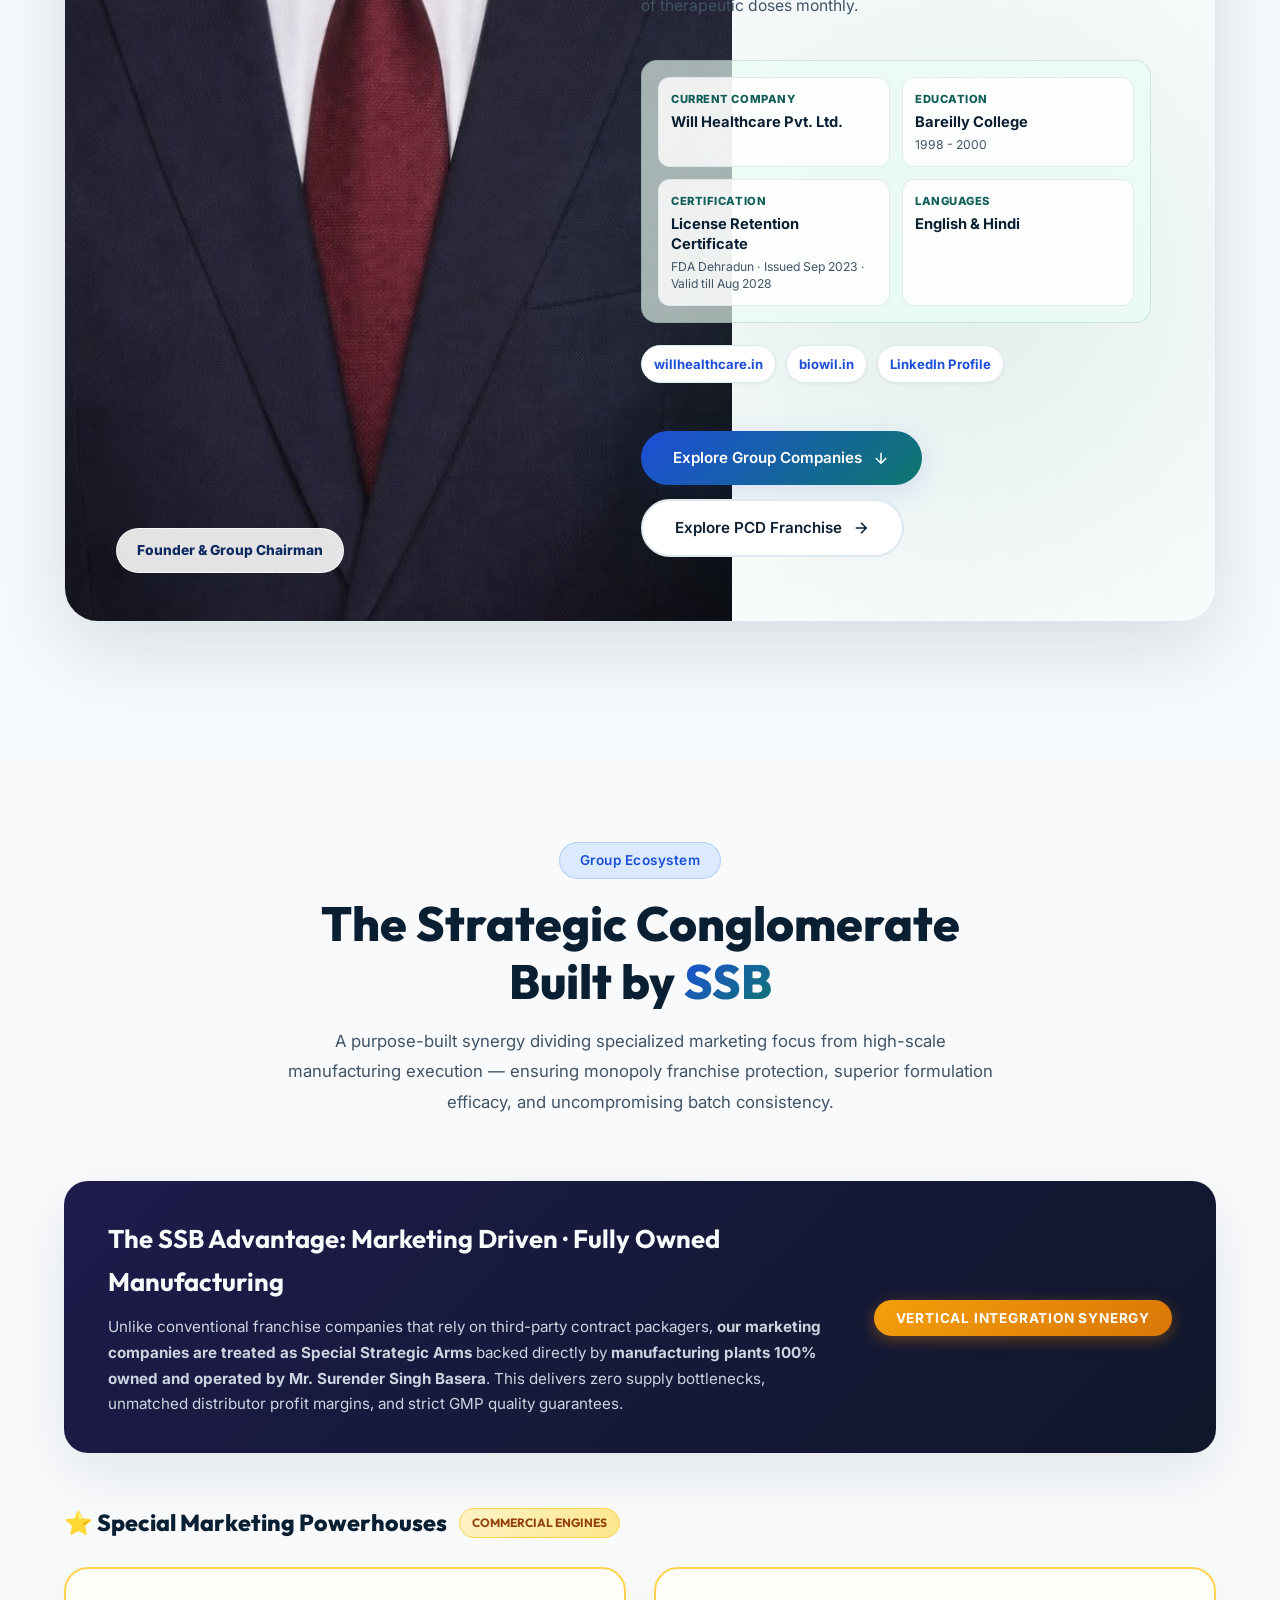
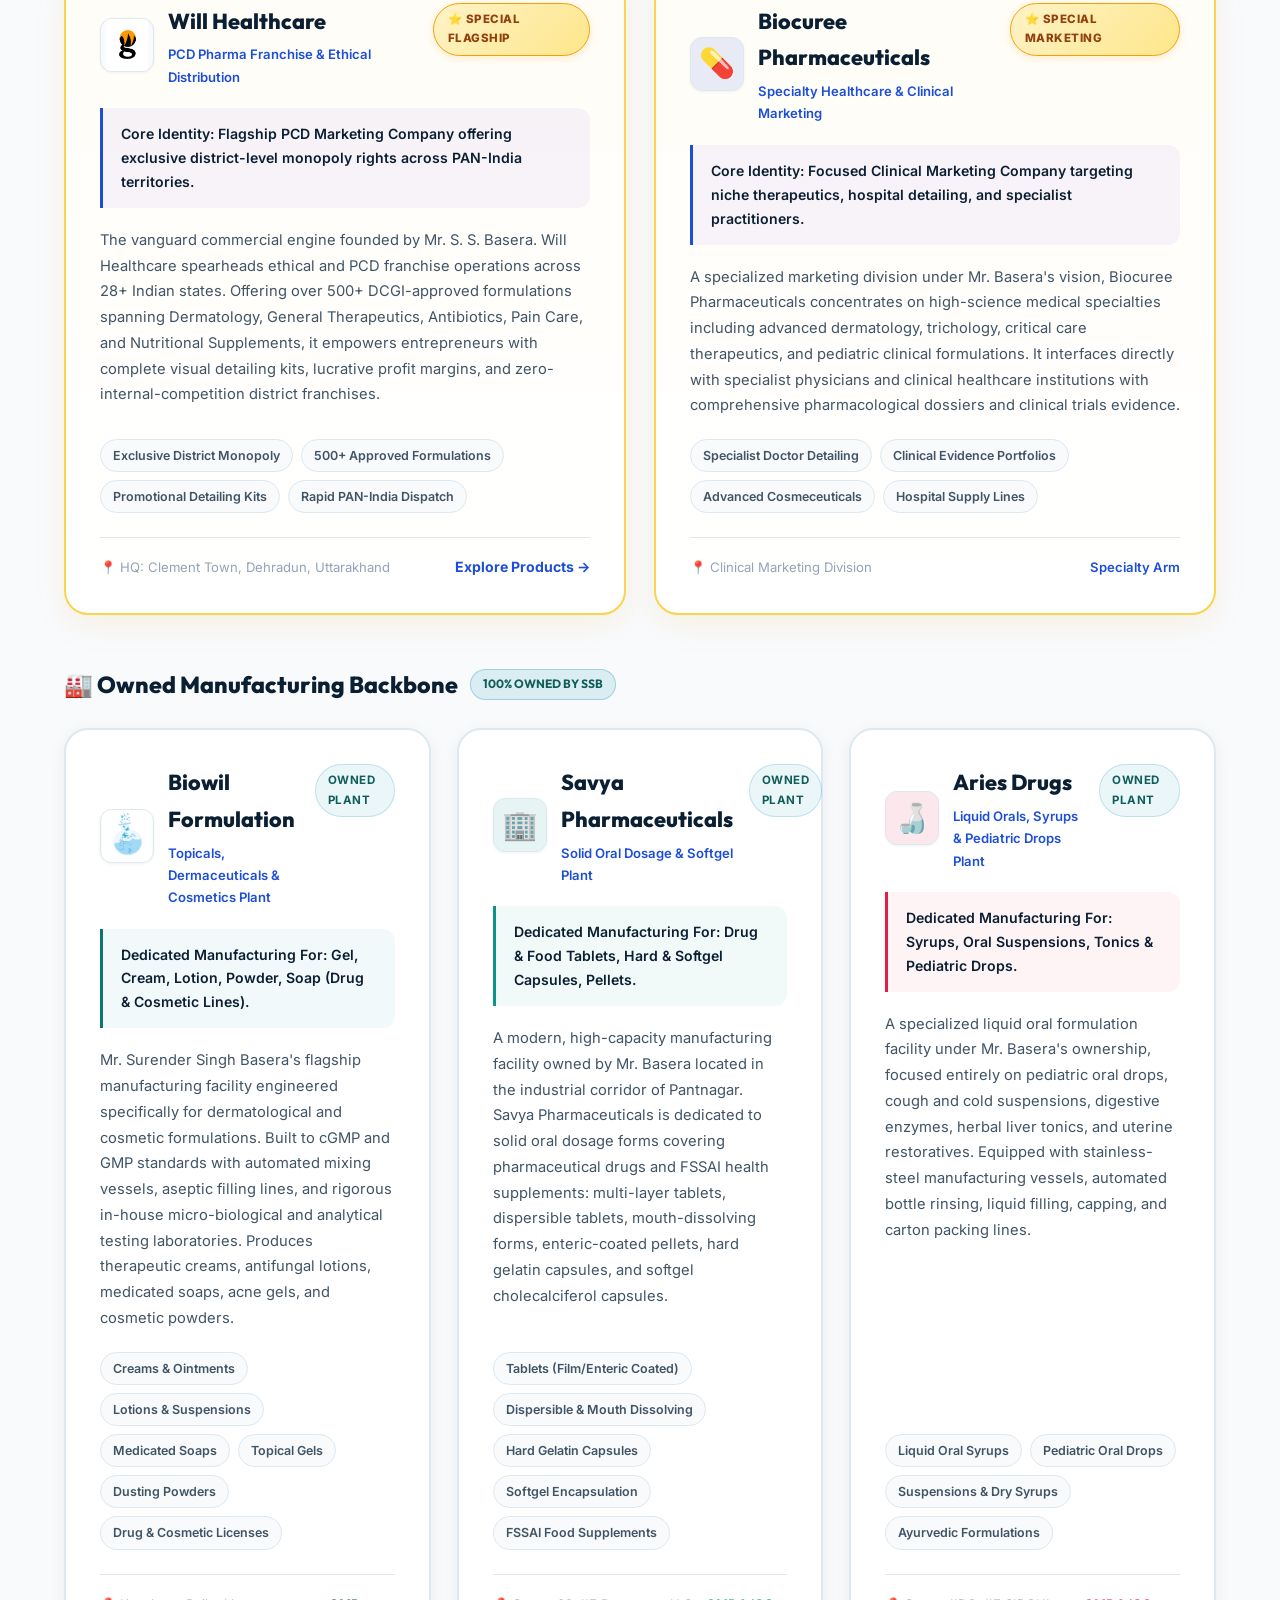
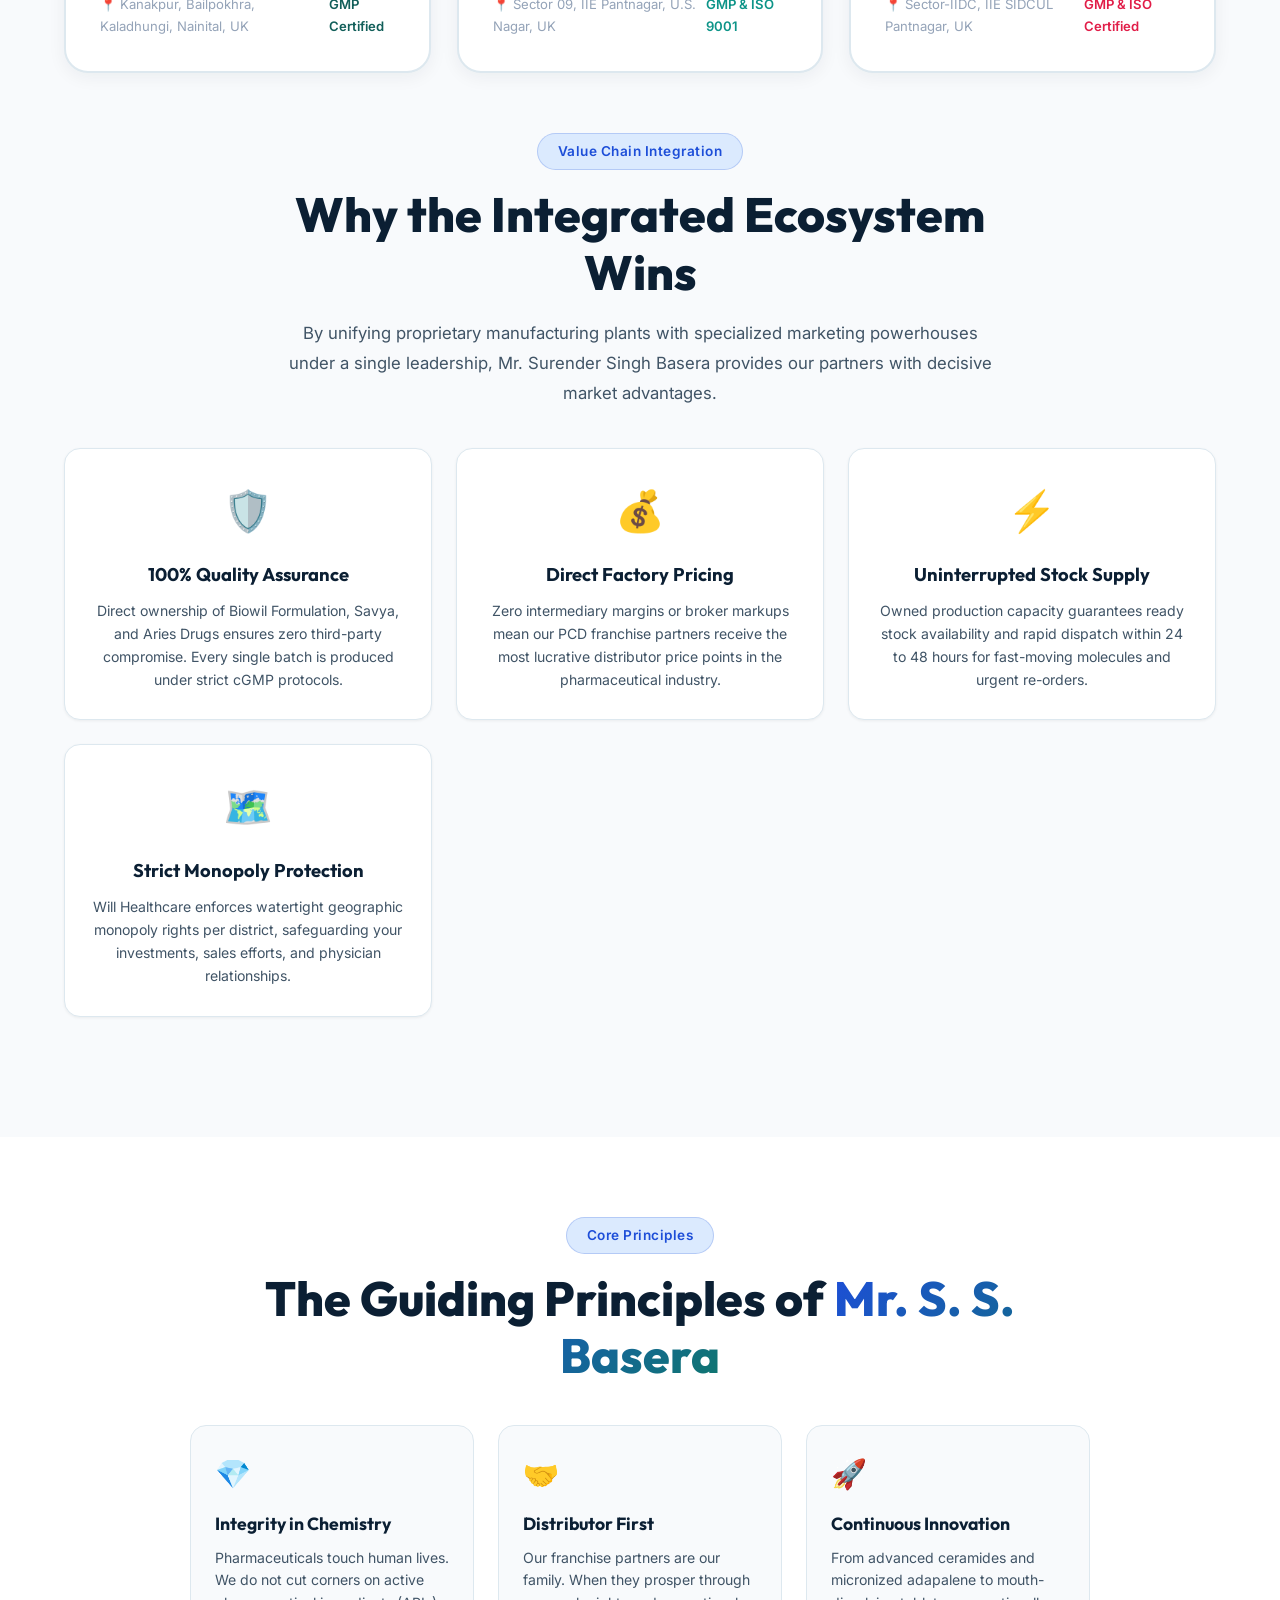
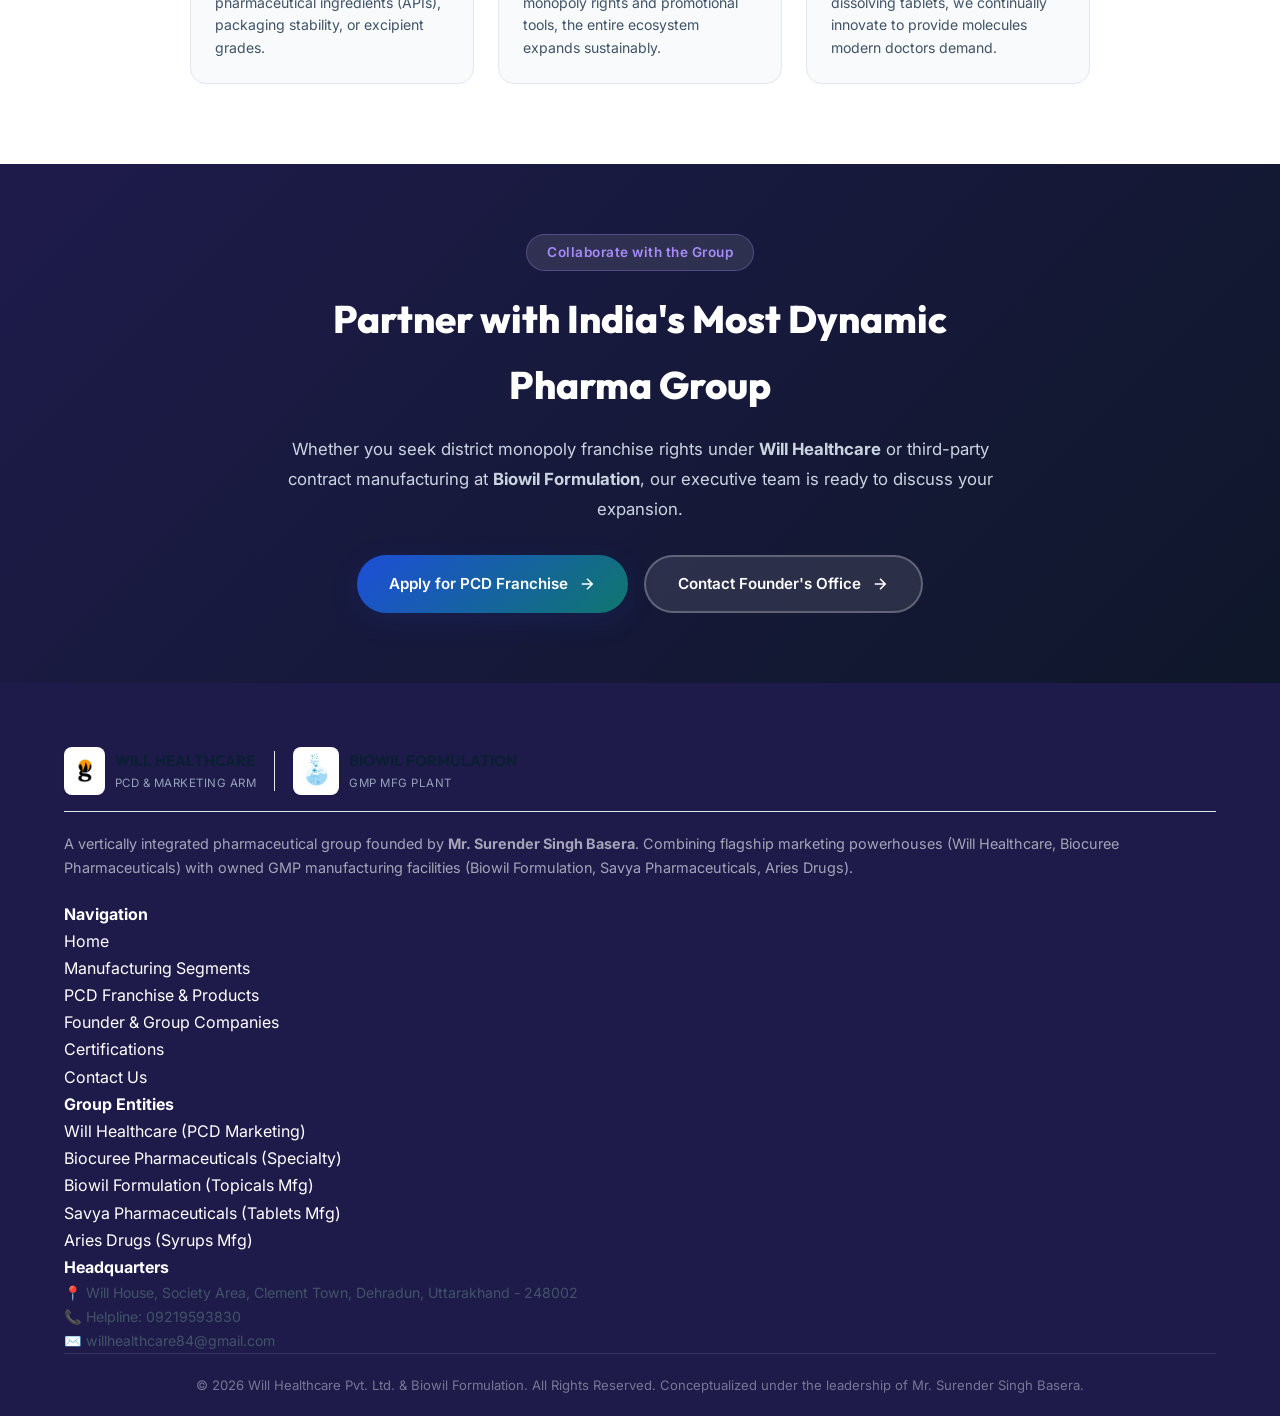
==== commit a3293307: "Fix pharmaceutical company names" ====
--- a/founder.html
+++ b/founder.html
@@ -3,8 +3,8 @@
 <head>
     <meta charset="UTF-8">
     <meta name="viewport" content="width=device-width, initial-scale=1.0">
-    <meta name="description" content="Meet Mr. Surender Singh Basera — Founder & Chairman of Will Healthcare Group. Architecting an integrated pharma ecosystem spanning flagship marketing companies (Will Healthcare, Biocuree Pharmaceuticals) and owned GMP manufacturing facilities (Biowil Formulation, Saavya Pharmaceuticals, Aries Drugs).">
-    <meta name="keywords" content="Surender Singh Basera, Founder Will Healthcare, Biowil Formulation, Biocuree Pharmaceuticals, Saavya Pharmaceuticals, Aries Drugs, Third Party Pharma Manufacturing, PCD Franchise Founder">
+    <meta name="description" content="Meet Mr. Surender Singh Basera — Founder & Chairman of Will Healthcare Group. Architecting an integrated pharma ecosystem spanning flagship marketing companies (Will Healthcare, Biocuree Pharmaceuticals) and owned GMP manufacturing facilities (Biowil Formulation, Savya Pharmaceuticals, Aries Drugs).">
+    <meta name="keywords" content="Surender Singh Basera, Founder Will Healthcare, Biowil Formulation, Biocuree Pharmaceuticals, Savya Pharmaceuticals, Aries Drugs, Third Party Pharma Manufacturing, PCD Franchise Founder">
     <title>Mr. Surender Singh Basera — Founder &amp; Chairman | Will Healthcare Group</title>
     
     <!-- Google Fonts -->
@@ -15,7 +15,7 @@
     <!-- Stylesheets -->
     <link rel="stylesheet" href="style.css">
 </head>
-<body>
+<body class="founder-page">
 
     <!-- ============ NAVBAR ============ -->
     <nav class="navbar scrolled" id="navbar">
@@ -300,7 +300,7 @@
                     </div>
                 </div>
 
-                <!-- Company 4: Saavya Pharmaceuticals -->
+                <!-- Company 4: Savya Pharmaceuticals -->
                 <div class="company-card-enhanced">
                     <div class="company-card-header">
                         <div class="company-brand-meta">
@@ -308,7 +308,7 @@
                                 🏢
                             </div>
                             <div class="company-titles">
-                                <h3>Saavya Pharmaceuticals</h3>
+                                <h3>Savya Pharmaceuticals</h3>
                                 <div class="company-subtitle">Solid Oral Dosage &amp; Softgel Plant</div>
                             </div>
                         </div>
@@ -320,7 +320,7 @@
                     </div>
 
                     <p class="company-desc-text">
-                        A modern, high-capacity manufacturing facility owned by Mr. Basera located in the industrial corridor of Pantnagar. Saavya Pharmaceuticals is dedicated to solid oral dosage forms covering pharmaceutical drugs and FSSAI health supplements: multi-layer tablets, dispersible tablets, mouth-dissolving forms, enteric-coated pellets, hard gelatin capsules, and softgel cholecalciferol capsules.
+                        A modern, high-capacity manufacturing facility owned by Mr. Basera located in the industrial corridor of Pantnagar. Savya Pharmaceuticals is dedicated to solid oral dosage forms covering pharmaceutical drugs and FSSAI health supplements: multi-layer tablets, dispersible tablets, mouth-dissolving forms, enteric-coated pellets, hard gelatin capsules, and softgel cholecalciferol capsules.
                     </p>
 
                     <div class="company-caps-list">
@@ -390,7 +390,7 @@
                     <div class="synergy-box">
                         <div class="synergy-icon">🛡️</div>
                         <h4>100% Quality Assurance</h4>
-                        <p>Direct ownership of Biowil Formulation, Saavya, and Aries Drugs ensures zero third-party compromise. Every single batch is produced under strict cGMP protocols.</p>
+                        <p>Direct ownership of Biowil Formulation, Savya, and Aries Drugs ensures zero third-party compromise. Every single batch is produced under strict cGMP protocols.</p>
                     </div>
 
                     <div class="synergy-box">
@@ -490,7 +490,7 @@
                     </div>
 
                     <p class="footer-desc">
-                        A vertically integrated pharmaceutical group founded by <strong>Mr. Surender Singh Basera</strong>. Combining flagship marketing powerhouses (Will Healthcare, Biocuree Pharmaceuticals) with owned GMP manufacturing facilities (Biowil Formulation, Saavya Pharmaceuticals, Aries Drugs).
+                        A vertically integrated pharmaceutical group founded by <strong>Mr. Surender Singh Basera</strong>. Combining flagship marketing powerhouses (Will Healthcare, Biocuree Pharmaceuticals) with owned GMP manufacturing facilities (Biowil Formulation, Savya Pharmaceuticals, Aries Drugs).
                     </p>
                 </div>
 
@@ -512,7 +512,7 @@
                         <li><a href="founder.html#ecosystem">Will Healthcare (PCD Marketing)</a></li>
                         <li><a href="founder.html#ecosystem">Biocuree Pharmaceuticals (Specialty)</a></li>
                         <li><a href="founder.html#ecosystem">Biowil Formulation (Topicals Mfg)</a></li>
-                        <li><a href="founder.html#ecosystem">Saavya Pharmaceuticals (Tablets Mfg)</a></li>
+                        <li><a href="founder.html#ecosystem">Savya Pharmaceuticals (Tablets Mfg)</a></li>
                         <li><a href="founder.html#ecosystem">Aries Drugs (Syrups Mfg)</a></li>
                     </ul>
                 </div>
--- a/style.css
+++ b/style.css
@@ -5262,22 +5262,22 @@
 
     .founder-bio-card {
         min-height: auto;
-        padding: 420px 34px 42px;
+        padding: 340px 34px 42px;
         text-align: left;
         background:
-            linear-gradient(180deg, rgba(255,255,255,0) 0%, rgba(255,255,255,0.1) 34%, rgba(255,255,255,0.96) 50%, #FFFFFF 100%),
+            linear-gradient(180deg, rgba(255,255,255,0) 0%, rgba(255,255,255,0.12) 38%, rgba(255,255,255,0.98) 62%, #FFFFFF 100%),
             var(--bg-white);
     }
 
     .founder-bg-portrait {
         width: 100%;
-        height: 58%;
+        height: 320px;
         inset: 0 0 auto;
         background-position: center 12%;
     }
 
     .founder-bio-card::after {
-        top: 310px;
+        top: 254px;
         bottom: auto;
         left: 34px;
     }
@@ -5293,9 +5293,34 @@
 }
 
 @media (max-width: 640px) {
+    .founder-section {
+        padding: 22px 0 70px !important;
+    }
+
     .page-hero {
         padding: 110px 0 58px;
         overflow: hidden;
+    }
+
+    .founder-page .page-hero {
+        padding: 132px 0 42px;
+    }
+
+    .founder-page .page-breadcrumb {
+        margin-bottom: 14px;
+        font-size: 0.76rem;
+    }
+
+    .founder-page .page-hero-title {
+        font-size: clamp(2rem, 9vw, 2.45rem);
+        line-height: 1.12;
+        margin-bottom: 14px;
+    }
+
+    .founder-page .page-hero-subtitle {
+        font-size: 1rem;
+        line-height: 1.72;
+        margin-bottom: 0;
     }
 
     .page-hero-content,
@@ -5311,22 +5336,64 @@
     }
 
     .founder-profile-hero {
-        gap: 28px;
+        padding: 0 0 34px;
     }
 
     .founder-bio-card {
-        padding: 360px 20px 30px;
-        border-radius: 26px;
+        padding: 208px 18px 28px;
+        border-radius: 24px;
+        box-shadow: 0 18px 48px rgba(11, 31, 51, 0.12);
+        background:
+            linear-gradient(180deg, rgba(239,246,255,0.2) 0%, rgba(255,255,255,0.98) 52%, #FFFFFF 100%),
+            var(--bg-white);
     }
 
     .founder-bg-portrait {
-        height: 54%;
+        height: 184px;
+        background:
+            linear-gradient(180deg, rgba(219,234,254,0.15), rgba(255,255,255,0.08)),
+            url("surender singh basera.jpeg") center top / auto 186px no-repeat;
+        border-bottom: 1px solid rgba(221, 232, 239, 0.9);
     }
 
     .founder-bio-card::after {
-        top: 266px;
-        left: 20px;
-        max-width: calc(100% - 40px);
+        display: none;
+    }
+
+    .founder-bio-tag {
+        padding: 6px 12px;
+        font-size: 0.68rem;
+        letter-spacing: 0.04em;
+        margin-bottom: 12px;
+    }
+
+    .founder-bio-title {
+        font-size: clamp(1.72rem, 7vw, 2.05rem);
+        line-height: 1.12;
+        margin-bottom: 10px;
+    }
+
+    .founder-bio-role {
+        font-size: 0.96rem;
+        line-height: 1.55;
+        margin-bottom: 18px;
+    }
+
+    .founder-bio-quote {
+        font-size: 1rem;
+        line-height: 1.65;
+        padding-left: 14px;
+        margin-bottom: 18px;
+    }
+
+    .founder-bio-text {
+        font-size: 0.94rem;
+        line-height: 1.75;
+    }
+
+    .snapshot-card,
+    .credential-item {
+        padding: 12px;
     }
 
     .founder-profile-snapshot,
@@ -5371,18 +5438,26 @@
 
 @media (max-width: 420px) {
     .founder-bio-card {
-        padding-top: 310px;
+        padding: 190px 16px 26px;
         border-radius: 22px;
     }
 
     .founder-bg-portrait {
-        height: 50%;
-    }
-
-    .founder-bio-card::after {
-        top: 226px;
-        font-size: 0.8rem;
-        padding: 8px 14px;
+        height: 168px;
+        background-size: auto 170px;
+    }
+
+    .founder-bio-title {
+        font-size: 1.62rem;
+    }
+
+    .founder-bio-role {
+        font-size: 0.92rem;
+    }
+
+    .founder-profile-snapshot,
+    .founder-credential-panel {
+        gap: 10px;
     }
 }
 
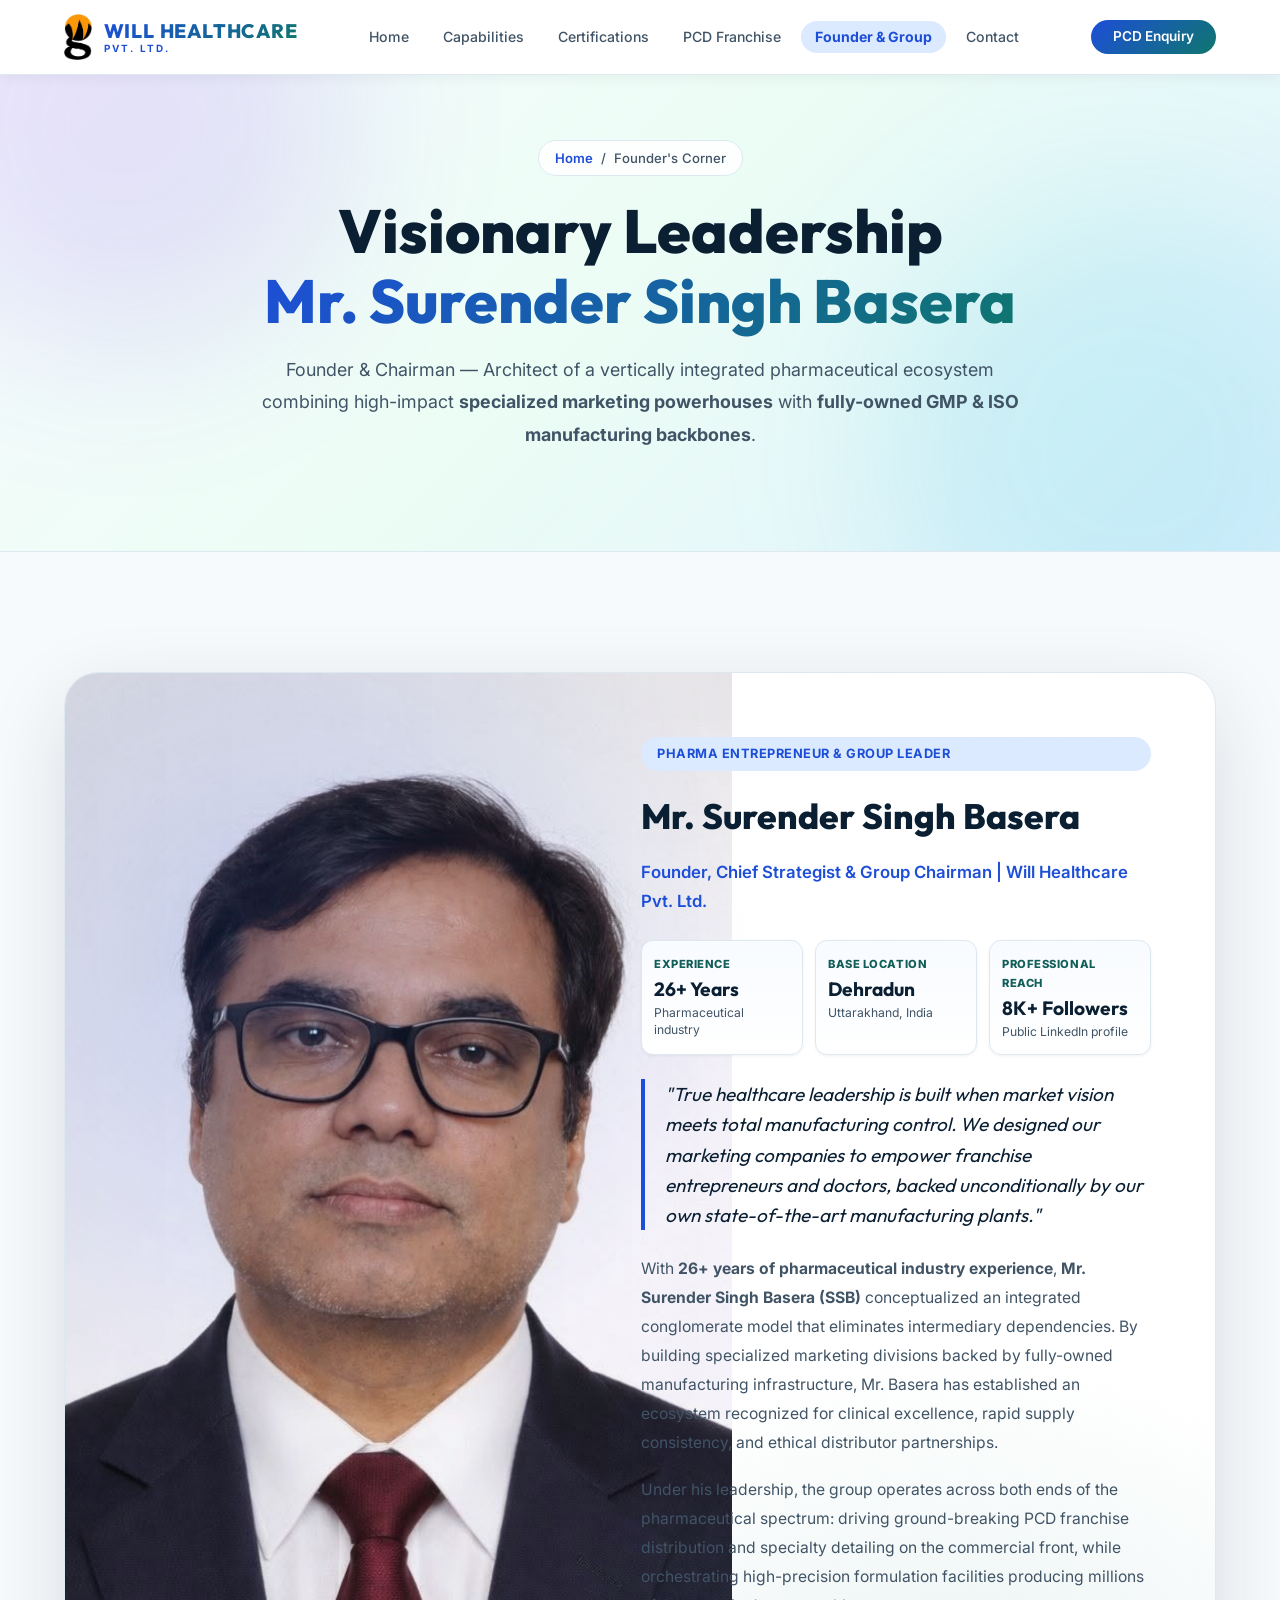
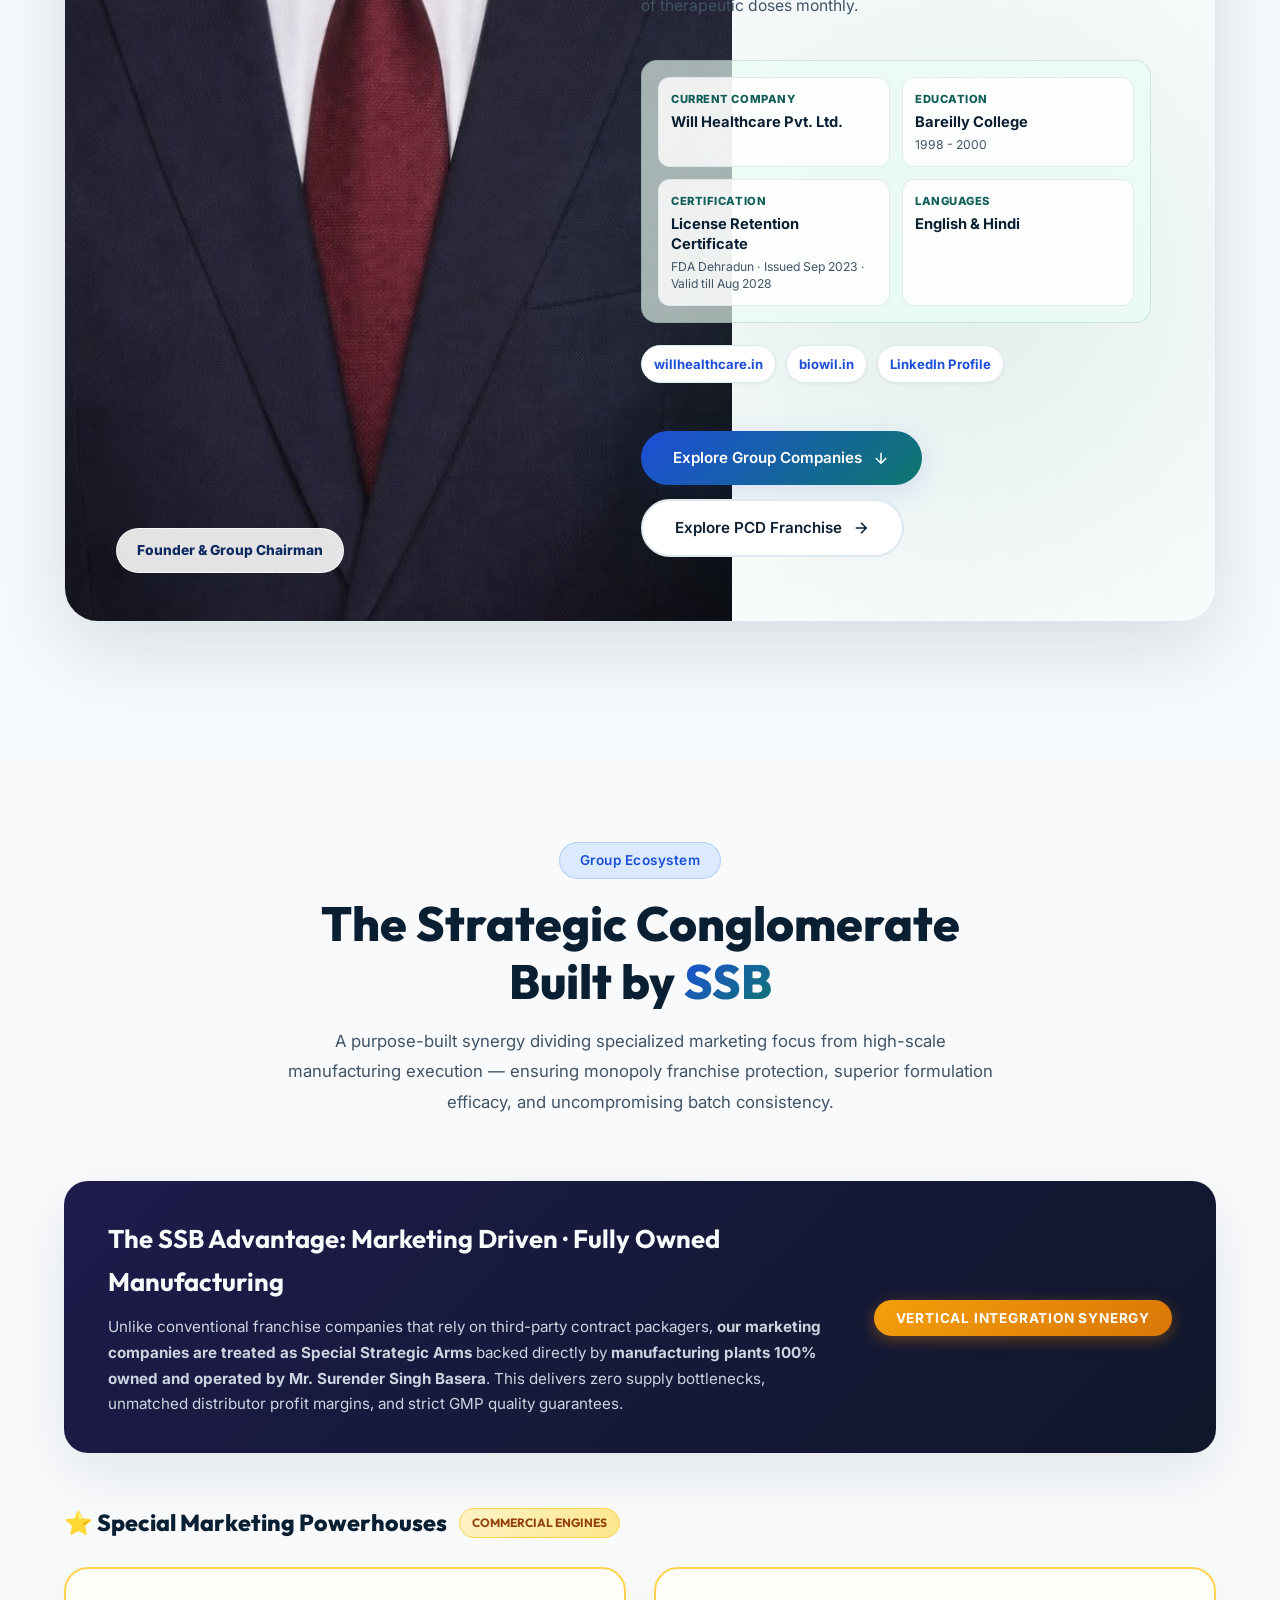
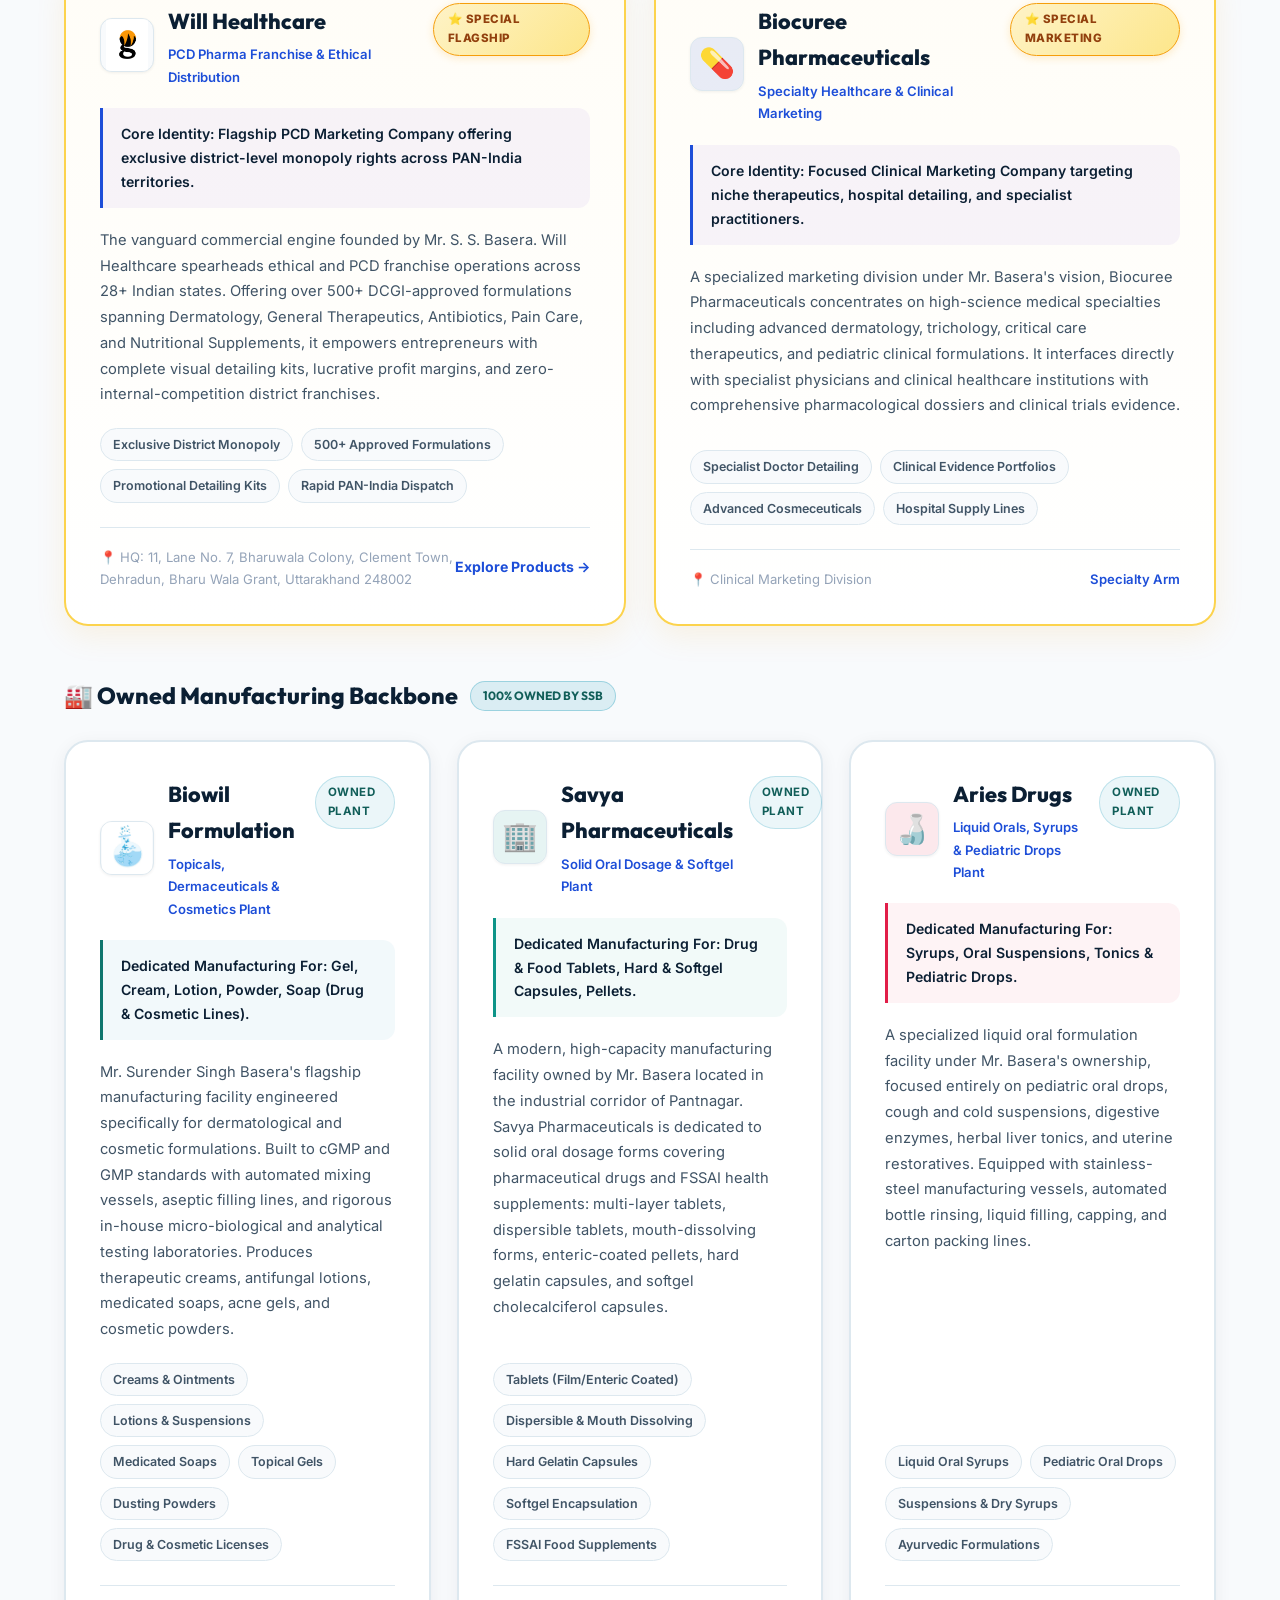
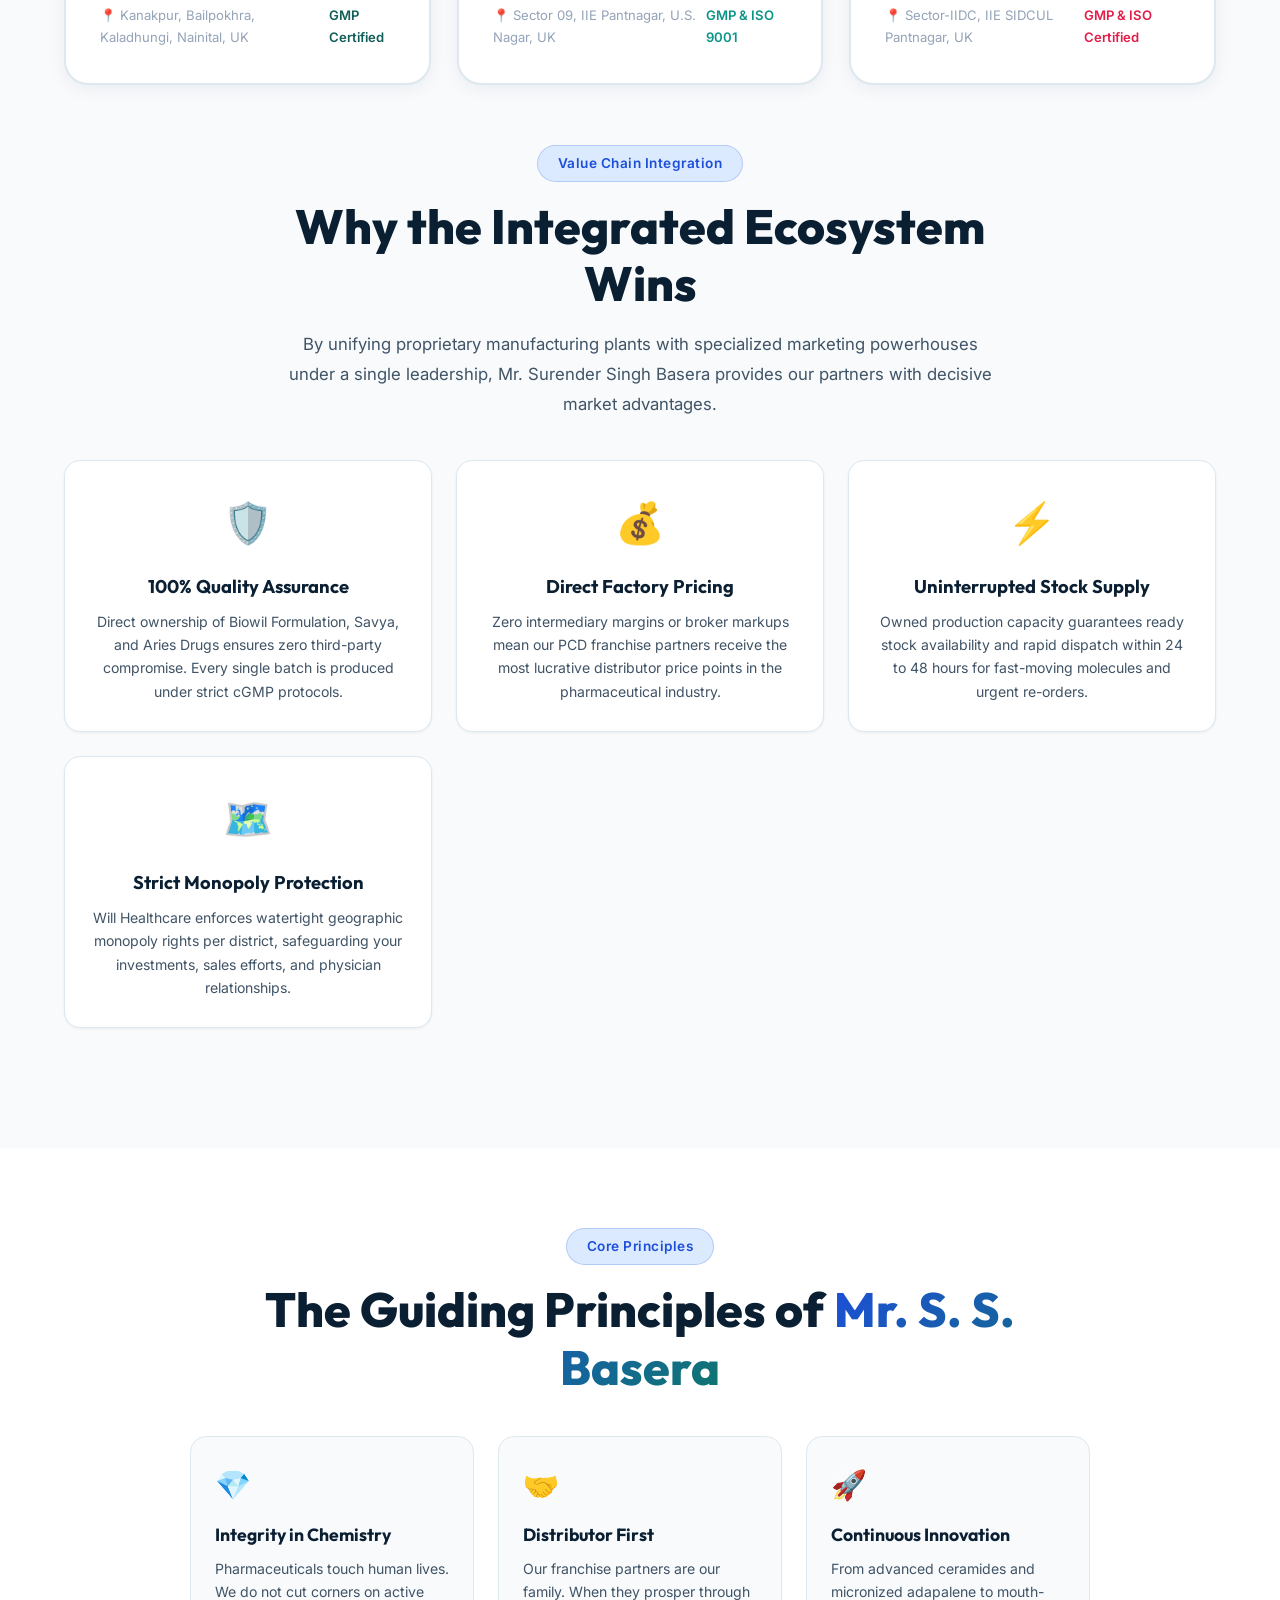
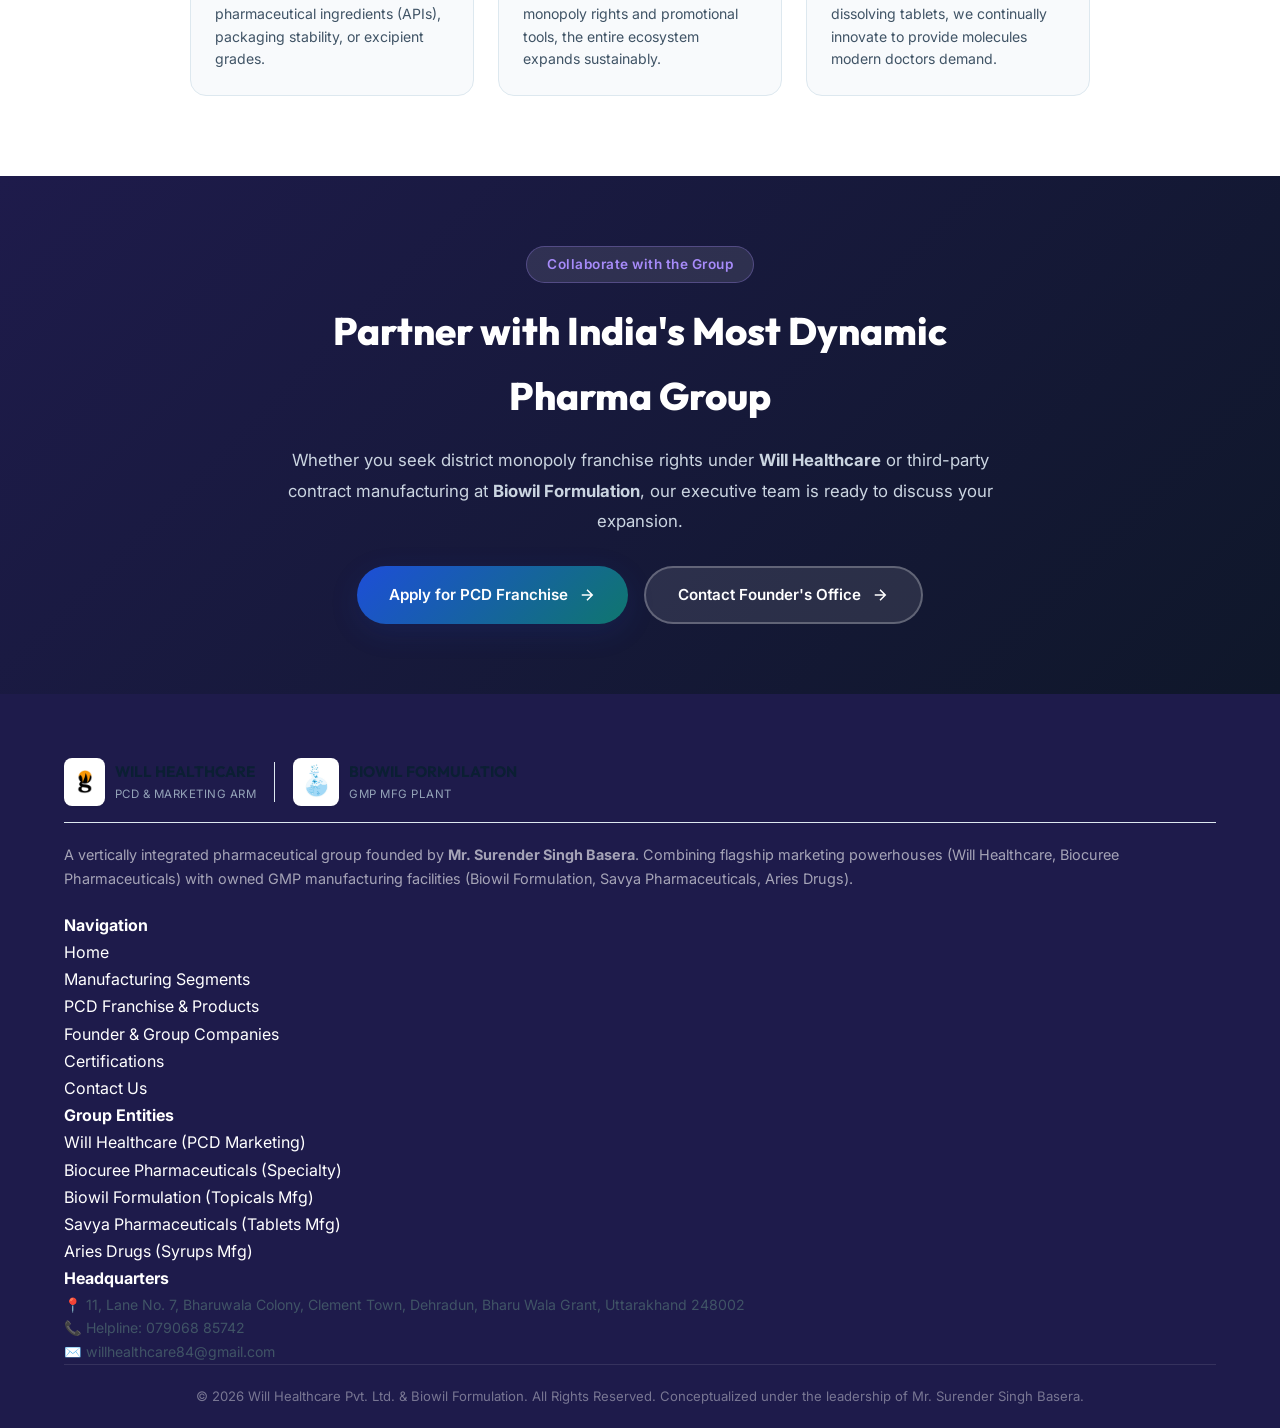
==== commit f26ab9af: "Update site-wide contact details" ====
--- a/founder.html
+++ b/founder.html
@@ -208,7 +208,7 @@
 
                     <div class="company-card-footer">
                         <div class="company-location">
-                            <span>📍 HQ: Clement Town, Dehradun, Uttarakhand</span>
+                            <span>📍 HQ: 11, Lane No. 7, Bharuwala Colony, Clement Town, Dehradun, Bharu Wala Grant, Uttarakhand 248002</span>
                         </div>
                         <a href="pcd-franchise.html" class="nav-link" style="color: var(--purple); font-weight: 700; padding: 0;">Explore Products →</a>
                     </div>
@@ -520,8 +520,8 @@
                 <div class="footer-col">
                     <h4 class="footer-col-title">Headquarters</h4>
                     <ul class="footer-links">
-                        <li style="color: var(--text-secondary); font-size: 0.88rem;">📍 Will House, Society Area, Clement Town, Dehradun, Uttarakhand - 248002</li>
-                        <li style="color: var(--text-secondary); font-size: 0.88rem;">📞 Helpline: 09219593830</li>
+                        <li style="color: var(--text-secondary); font-size: 0.88rem;">📍 11, Lane No. 7, Bharuwala Colony, Clement Town, Dehradun, Bharu Wala Grant, Uttarakhand 248002</li>
+                        <li style="color: var(--text-secondary); font-size: 0.88rem;">📞 Helpline: 079068 85742</li>
                         <li style="color: var(--text-secondary); font-size: 0.88rem;">✉️ willhealthcare84@gmail.com</li>
                     </ul>
                 </div>
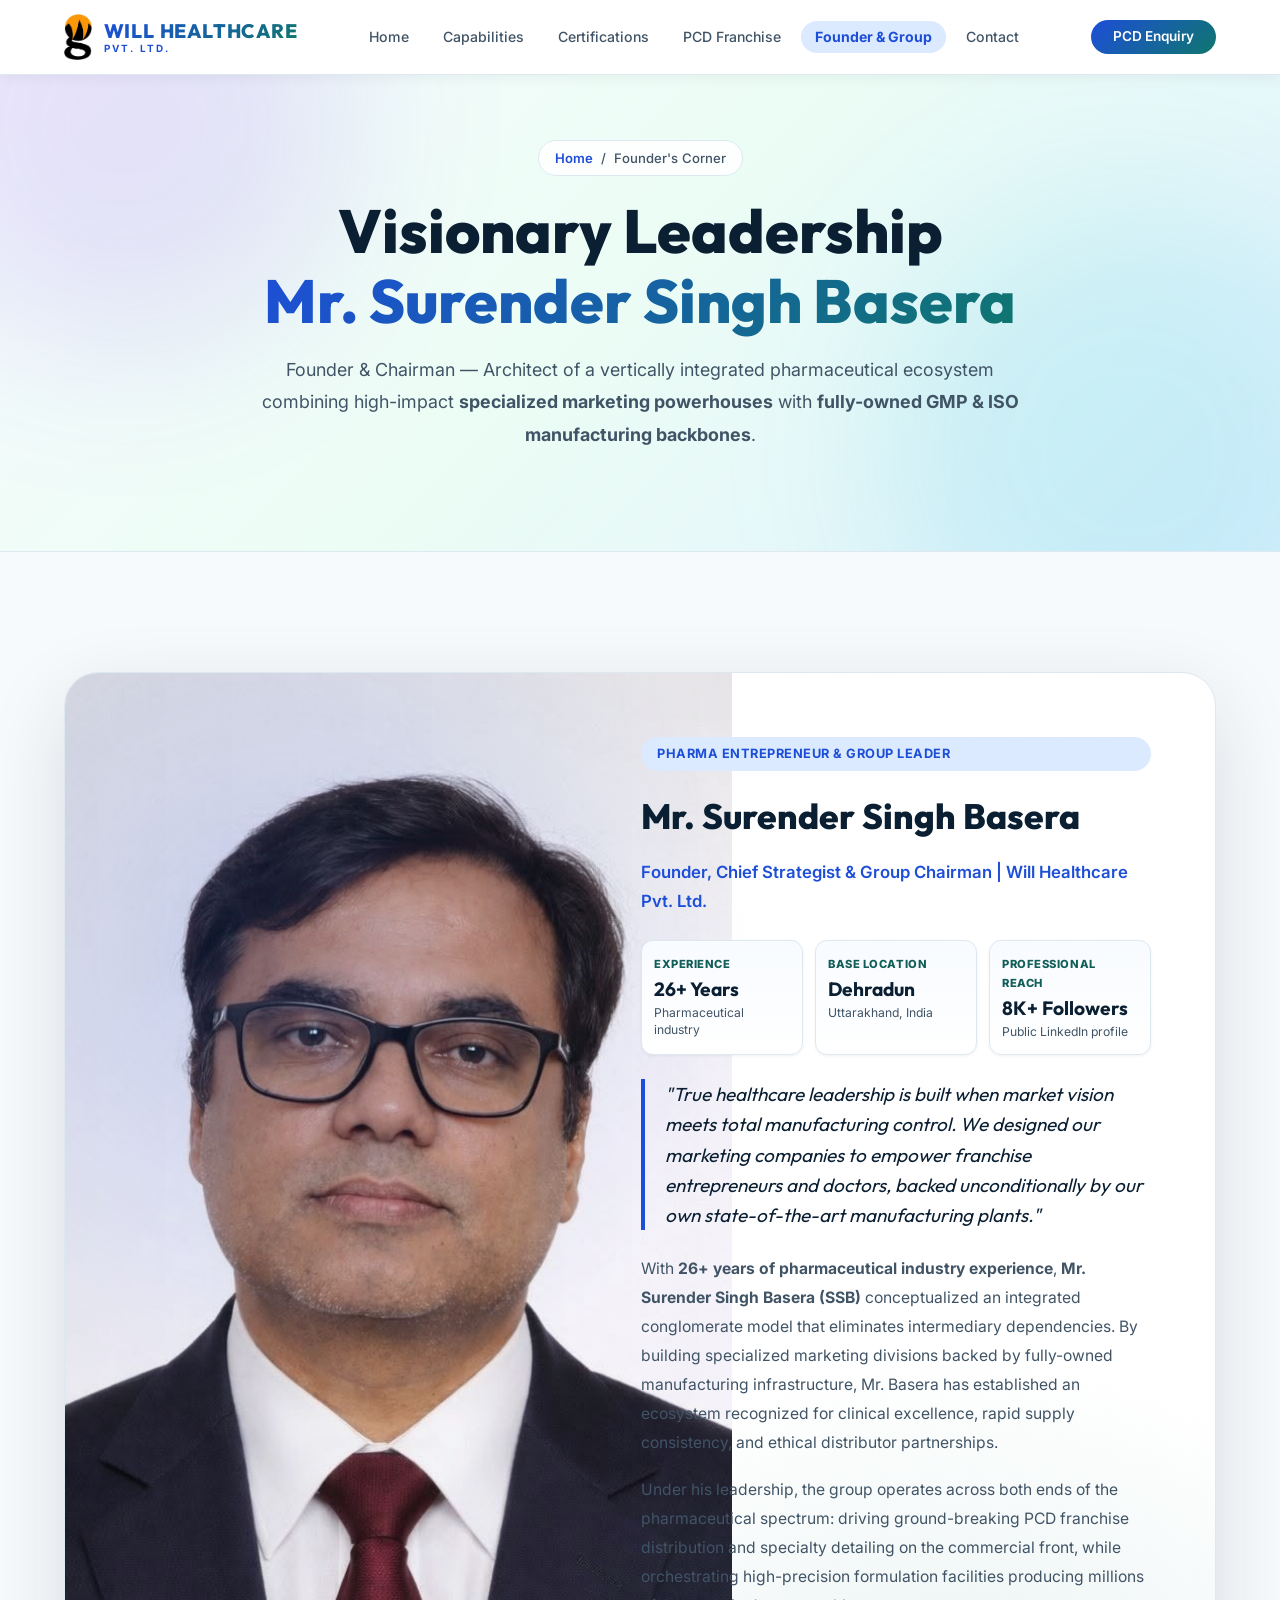
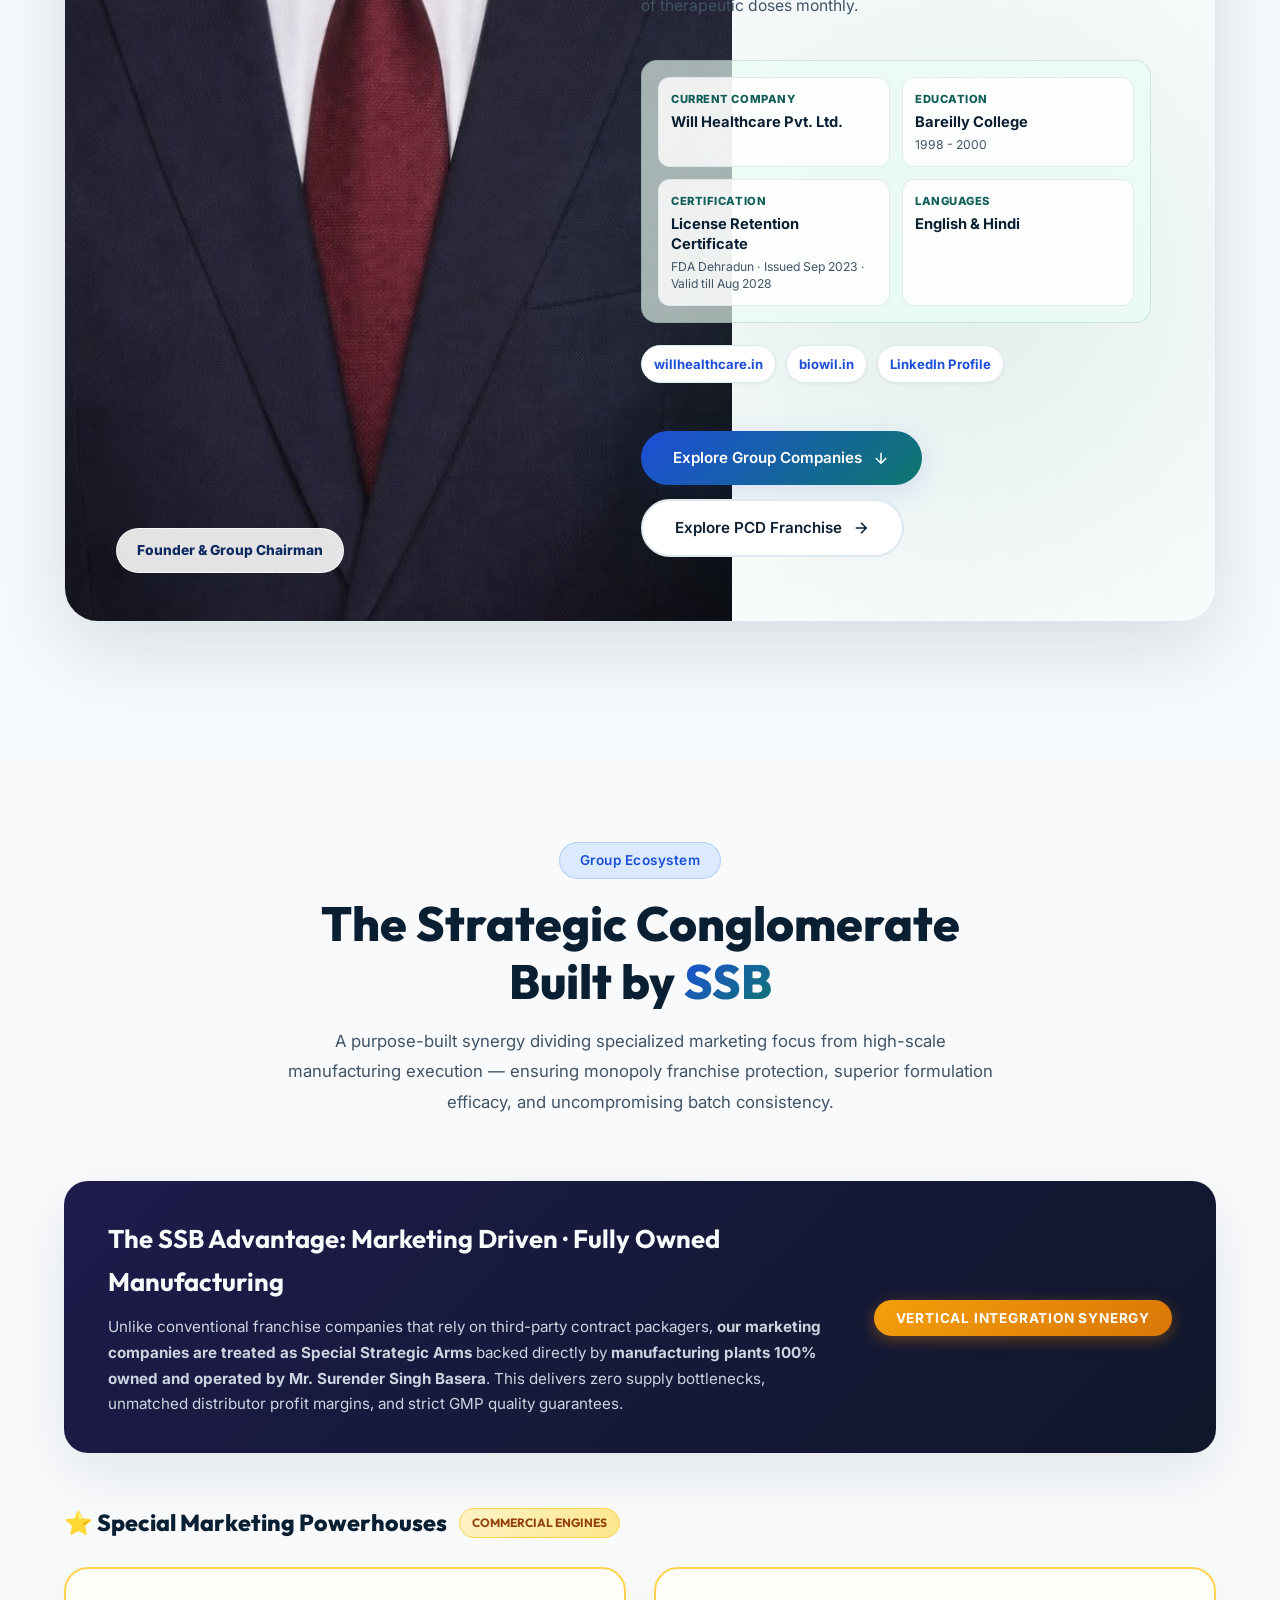
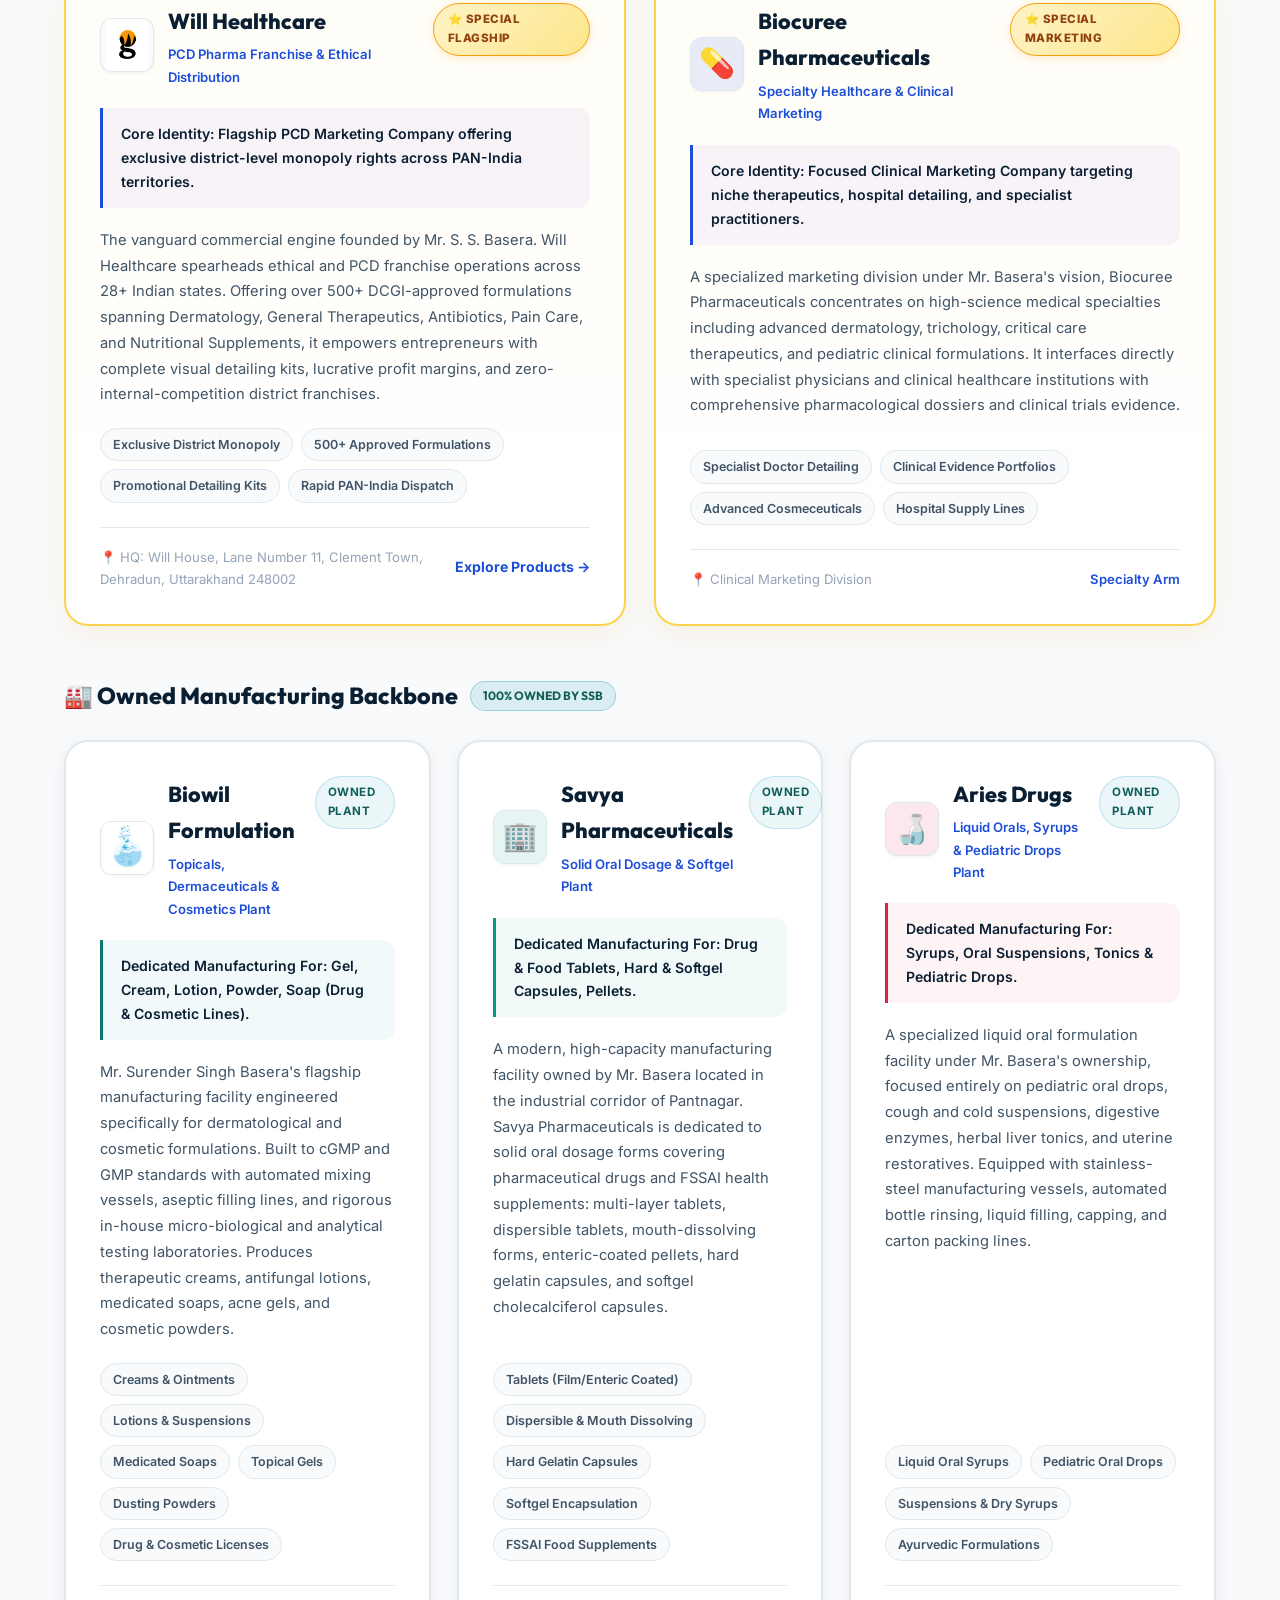
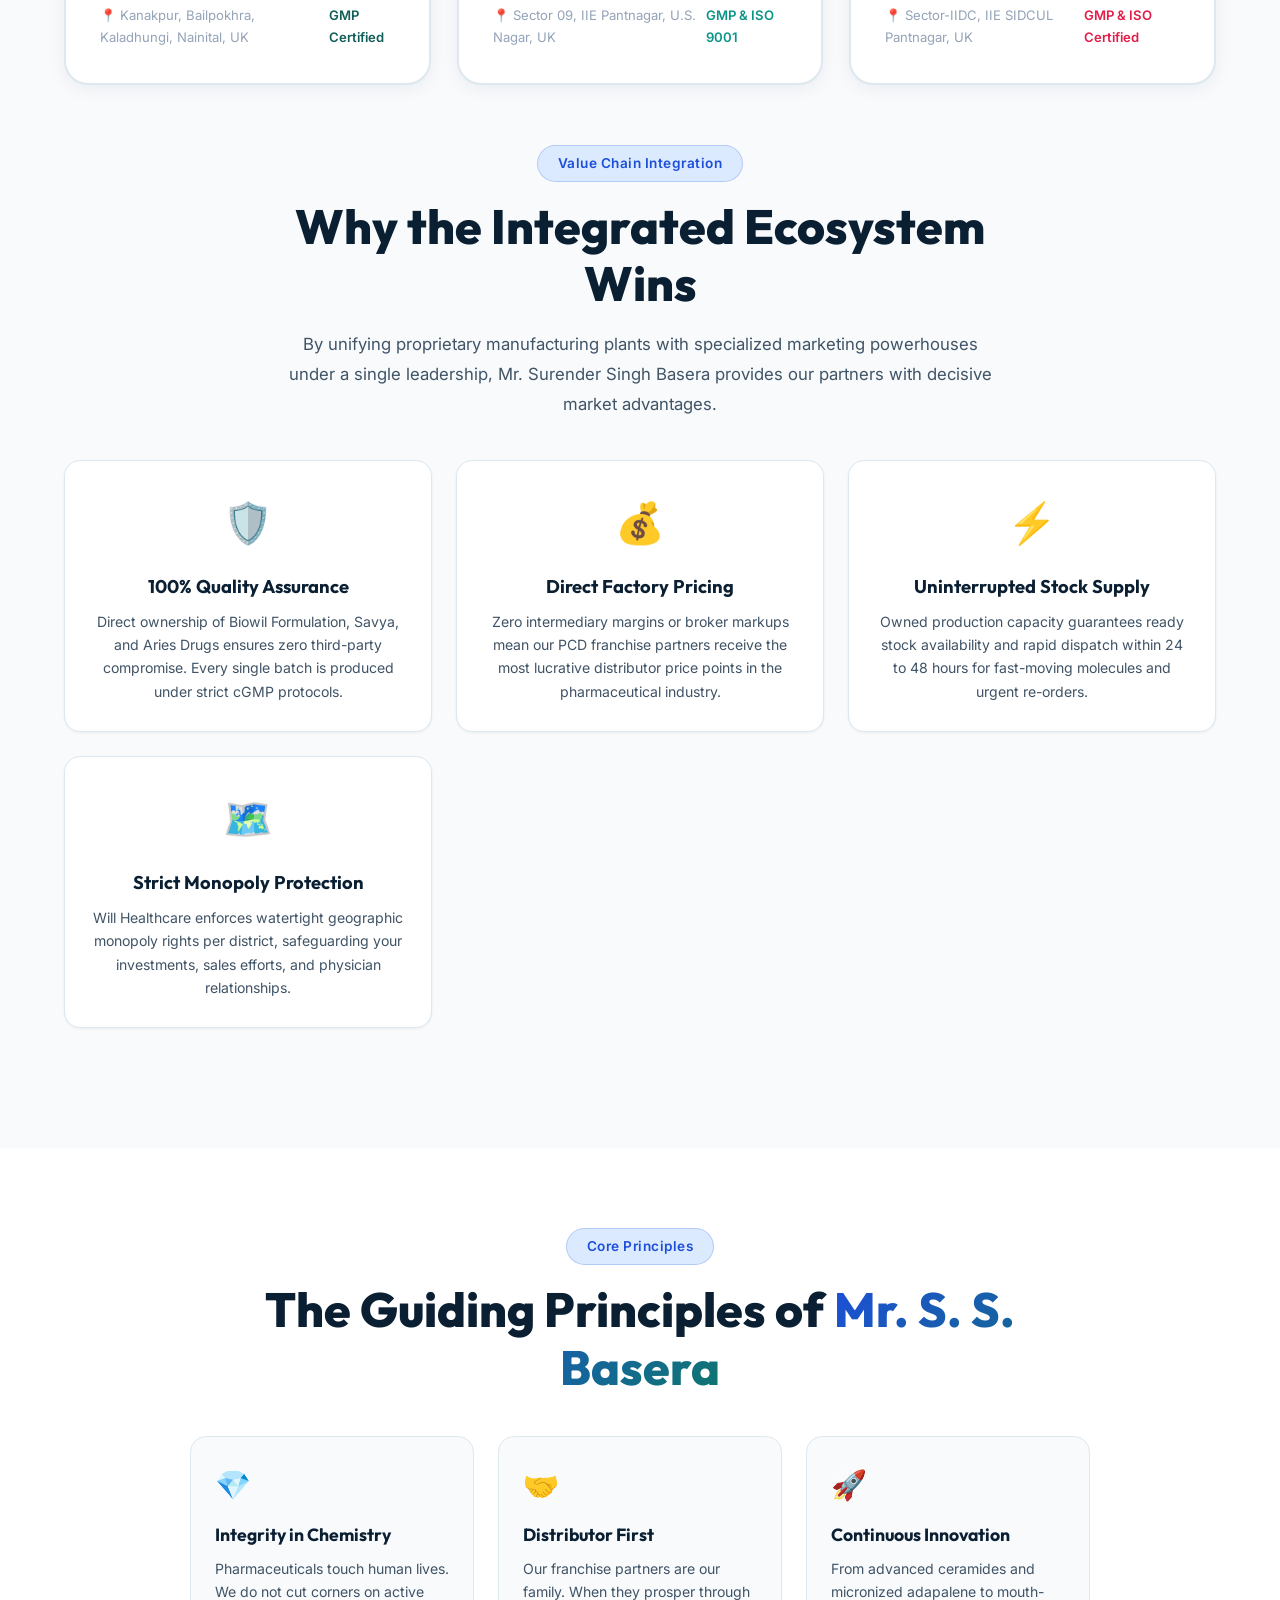
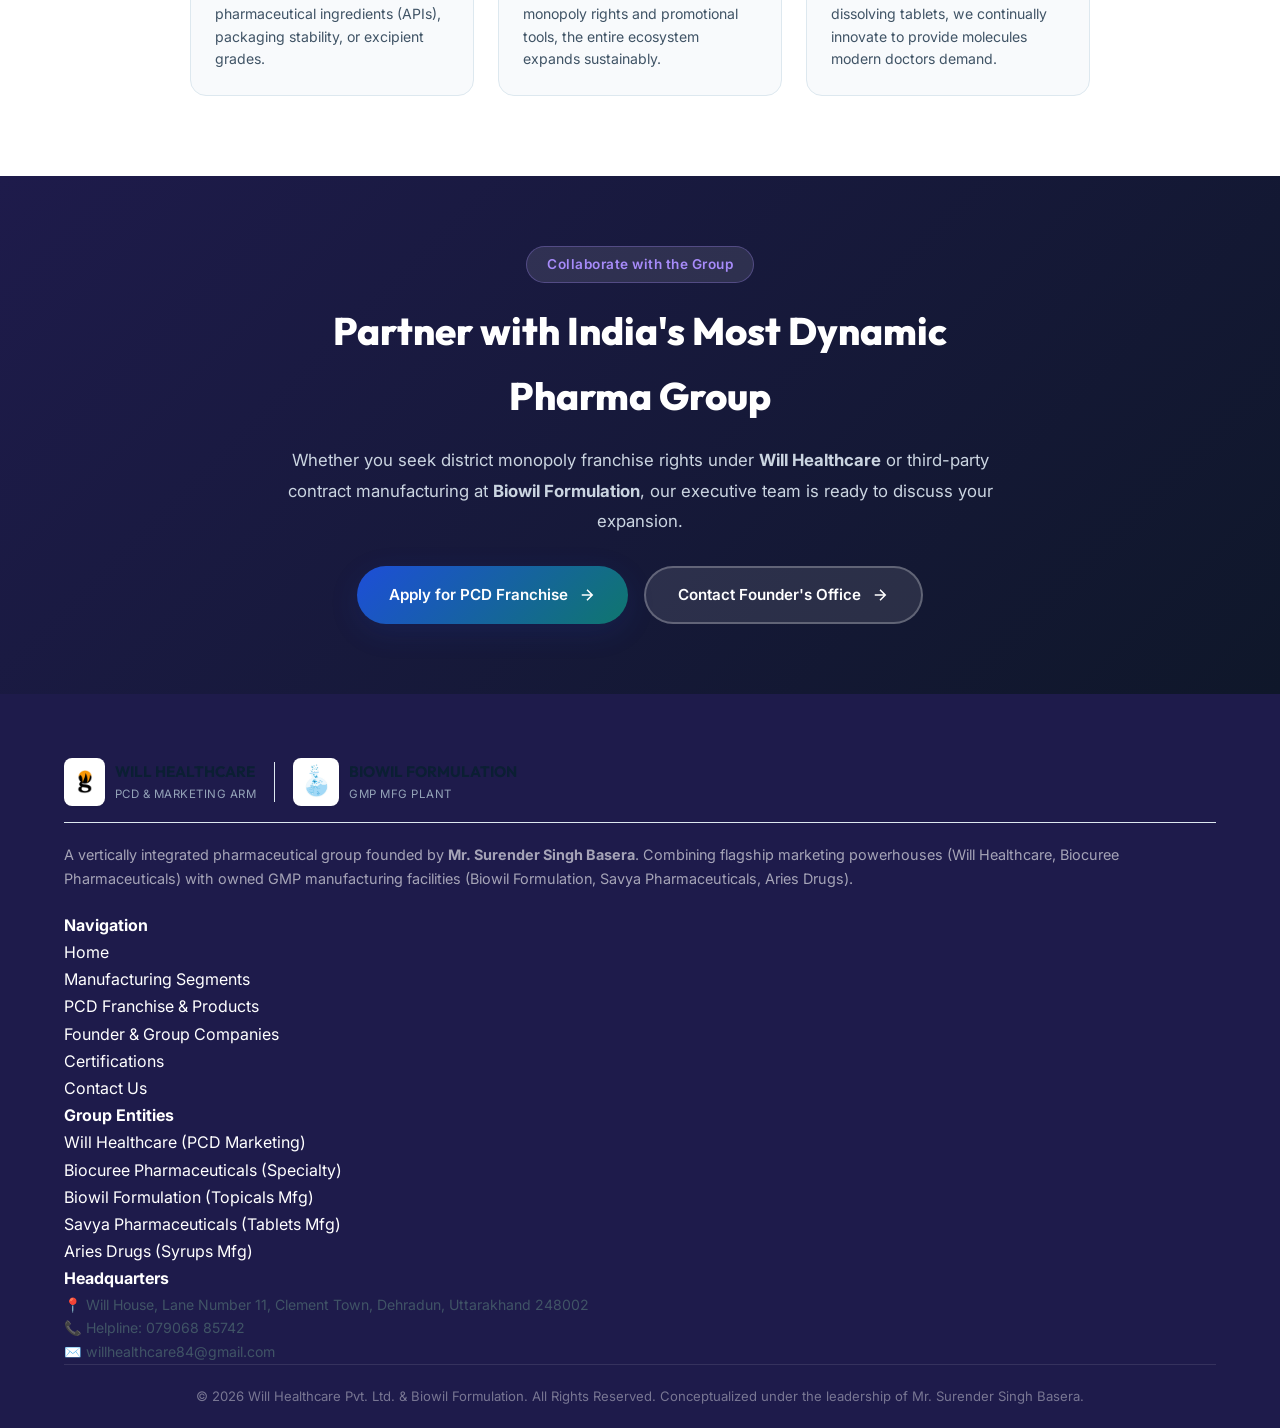
==== commit 4fdca0b0: "Update site-wide office address" ====
--- a/founder.html
+++ b/founder.html
@@ -208,7 +208,7 @@
 
                     <div class="company-card-footer">
                         <div class="company-location">
-                            <span>📍 HQ: 11, Lane No. 7, Bharuwala Colony, Clement Town, Dehradun, Bharu Wala Grant, Uttarakhand 248002</span>
+                            <span>📍 HQ: Will House, Lane Number 11, Clement Town, Dehradun, Uttarakhand 248002</span>
                         </div>
                         <a href="pcd-franchise.html" class="nav-link" style="color: var(--purple); font-weight: 700; padding: 0;">Explore Products →</a>
                     </div>
@@ -520,7 +520,7 @@
                 <div class="footer-col">
                     <h4 class="footer-col-title">Headquarters</h4>
                     <ul class="footer-links">
-                        <li style="color: var(--text-secondary); font-size: 0.88rem;">📍 11, Lane No. 7, Bharuwala Colony, Clement Town, Dehradun, Bharu Wala Grant, Uttarakhand 248002</li>
+                        <li style="color: var(--text-secondary); font-size: 0.88rem;">📍 Will House, Lane Number 11, Clement Town, Dehradun, Uttarakhand 248002</li>
                         <li style="color: var(--text-secondary); font-size: 0.88rem;">📞 Helpline: 079068 85742</li>
                         <li style="color: var(--text-secondary); font-size: 0.88rem;">✉️ willhealthcare84@gmail.com</li>
                     </ul>
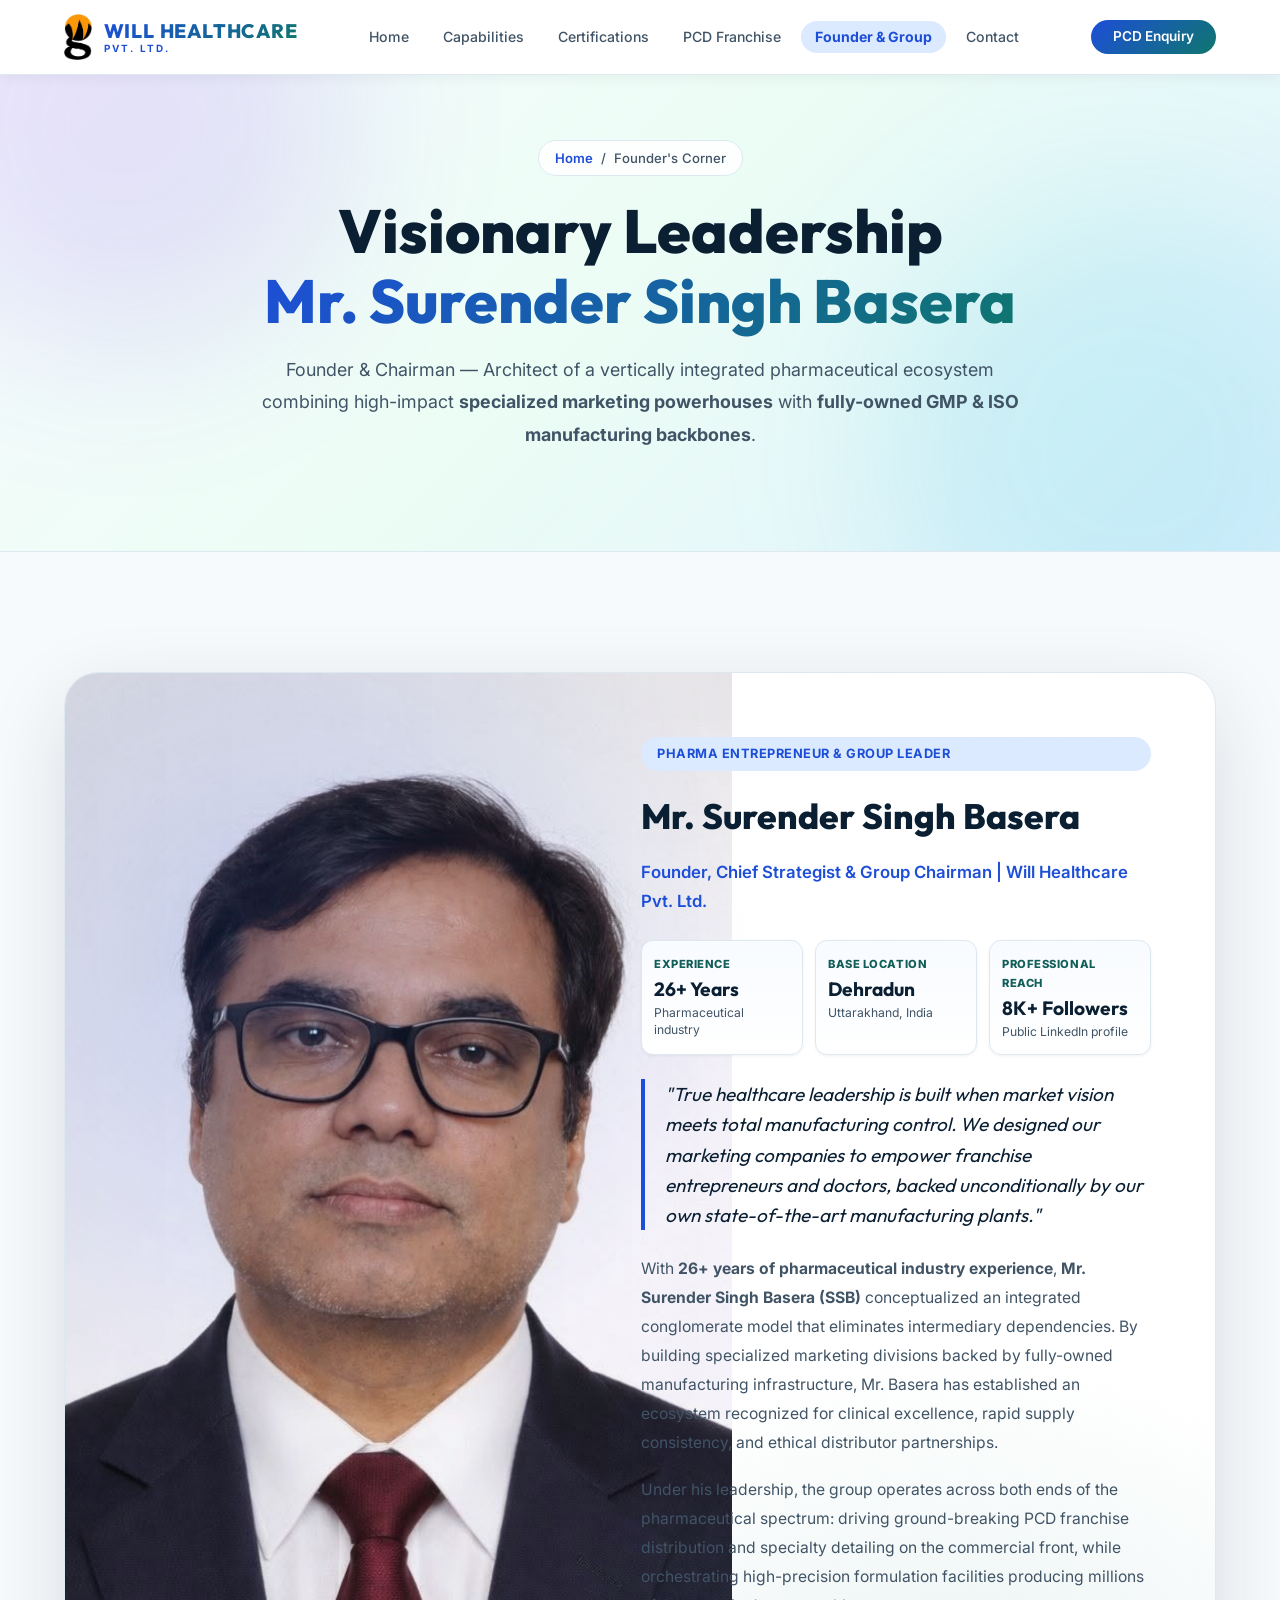
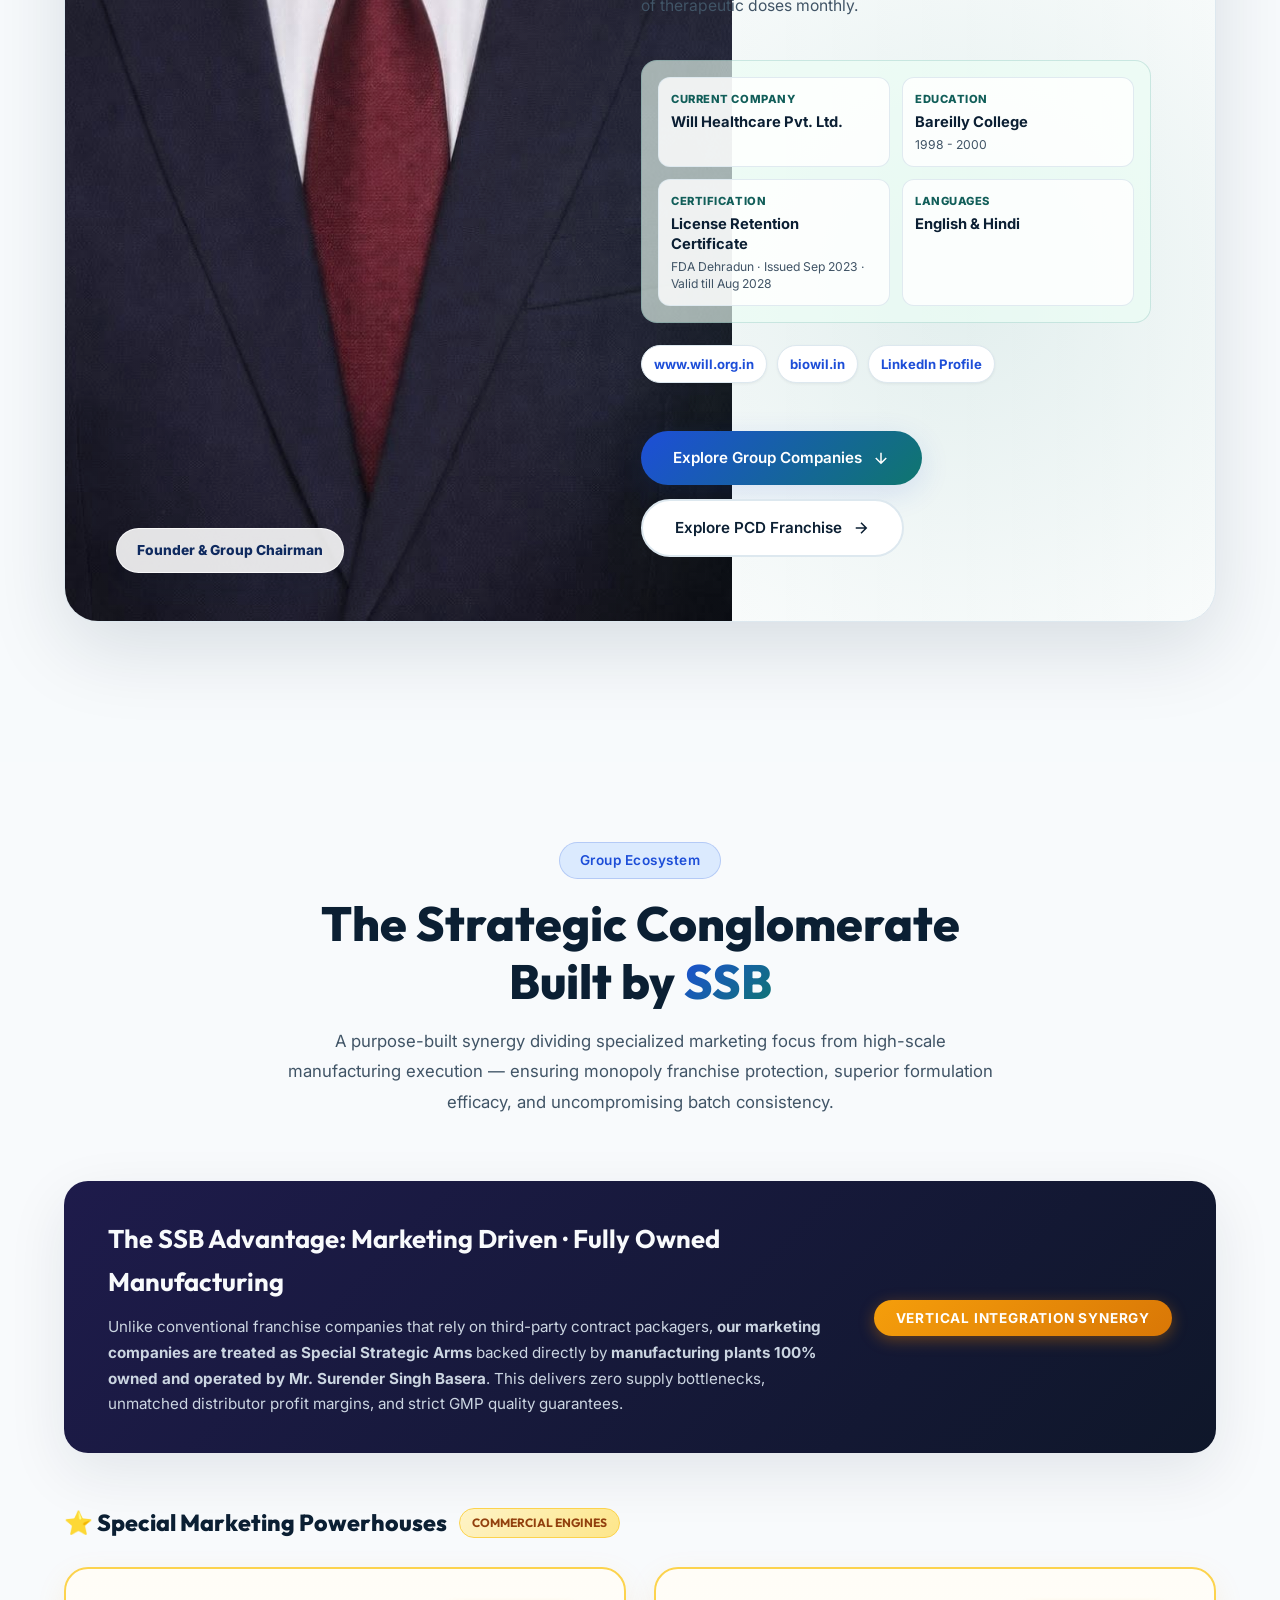
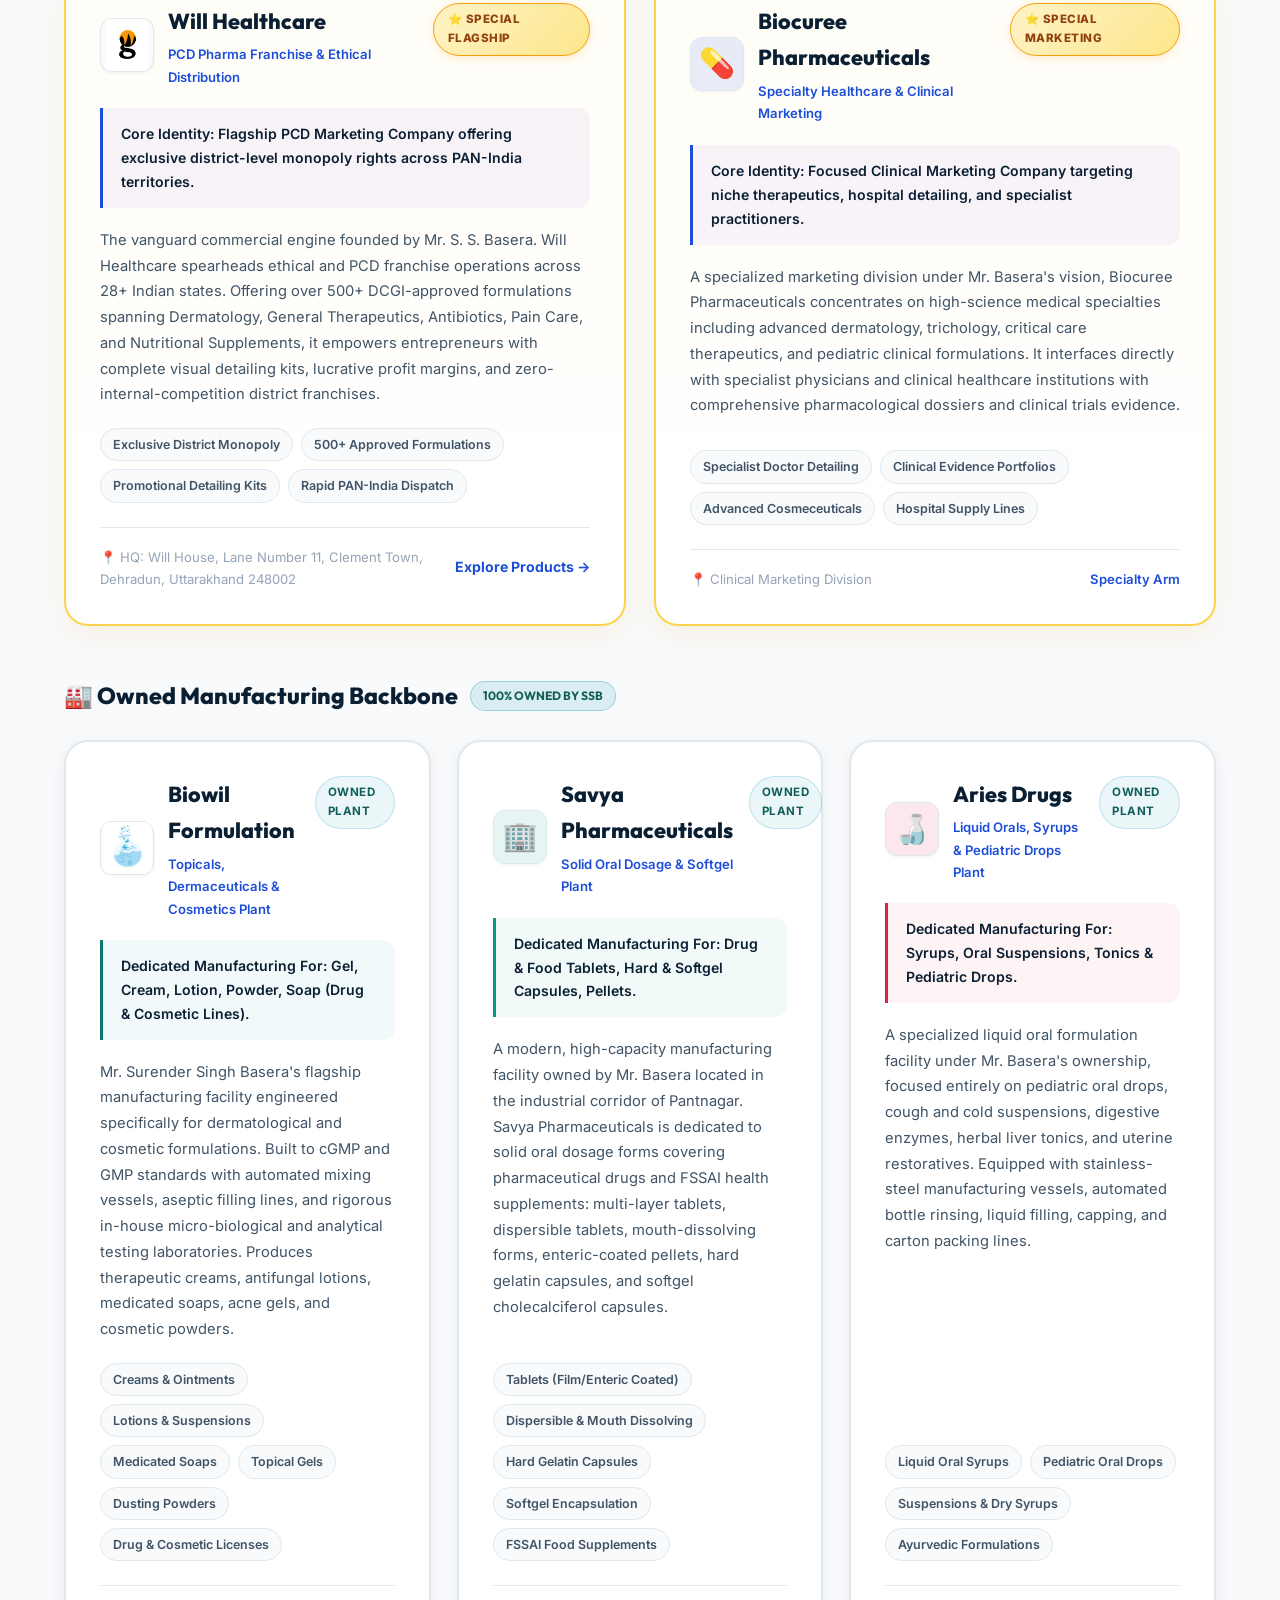
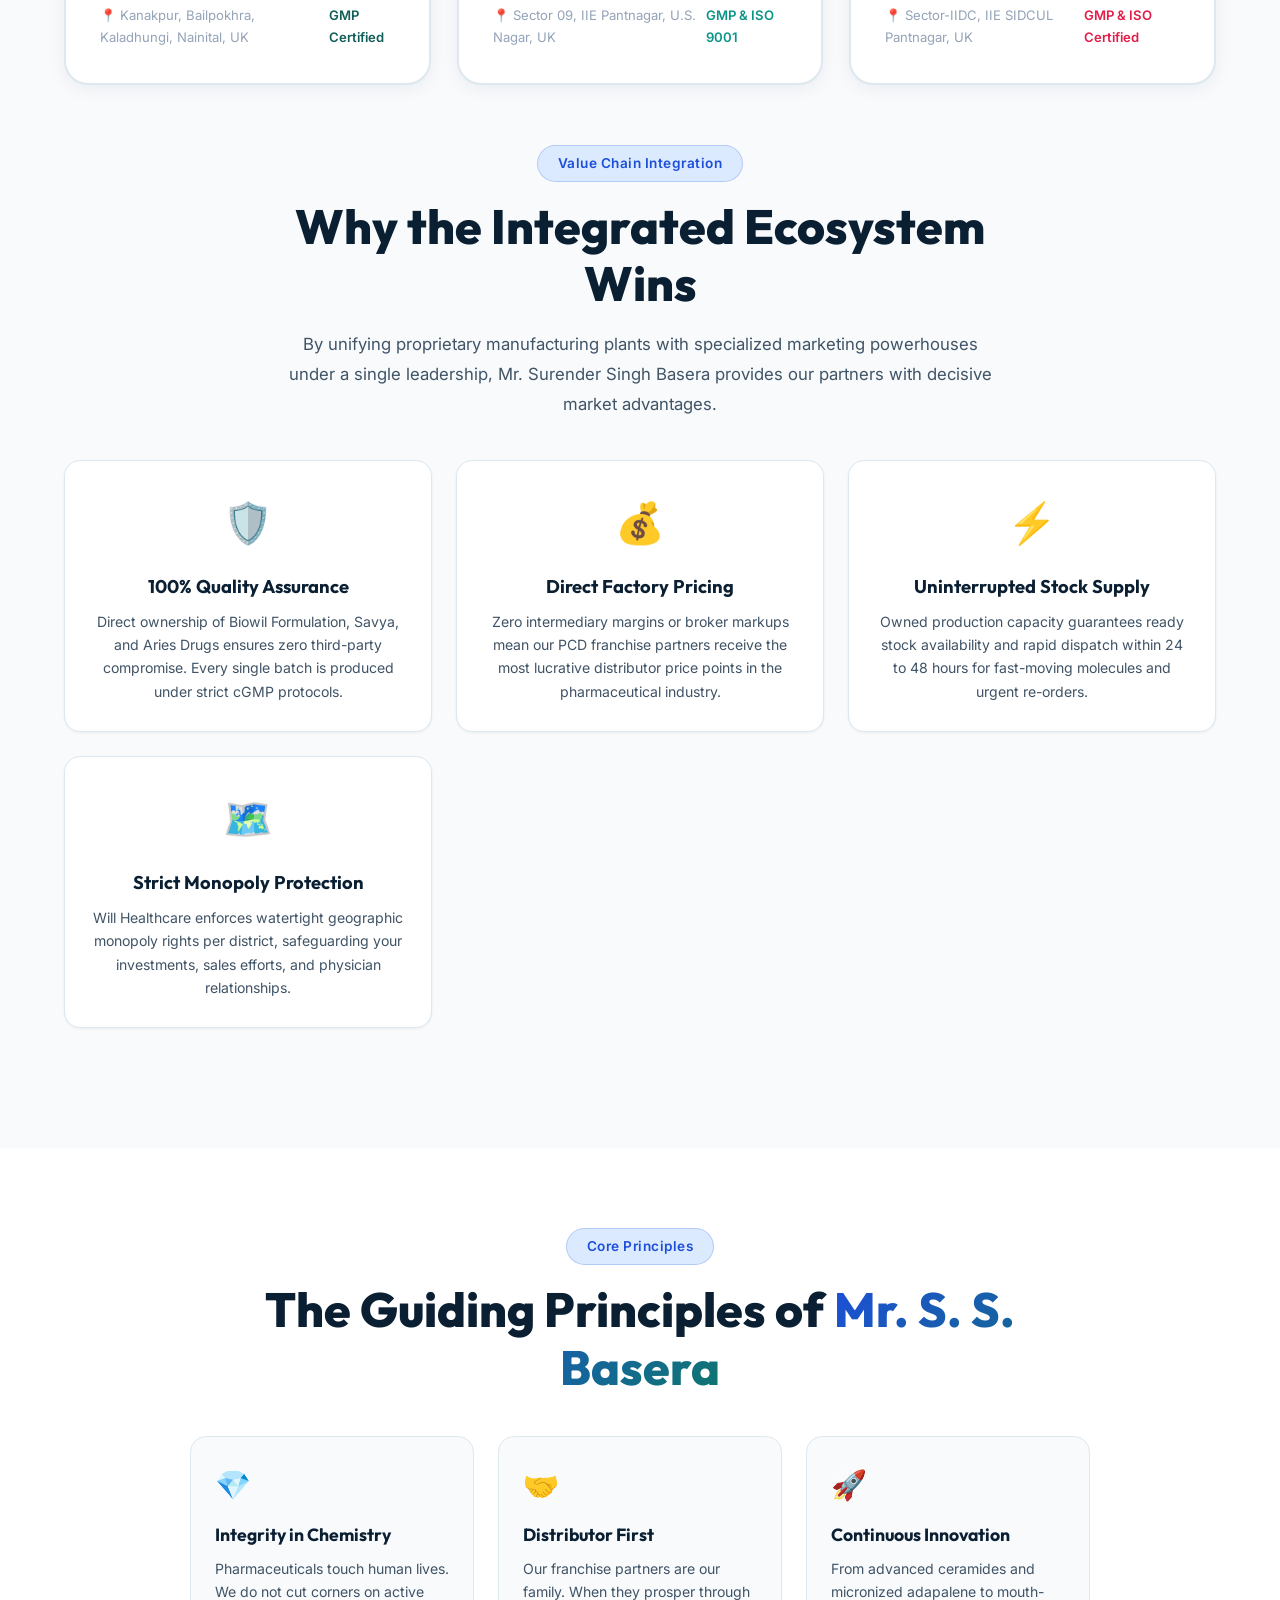
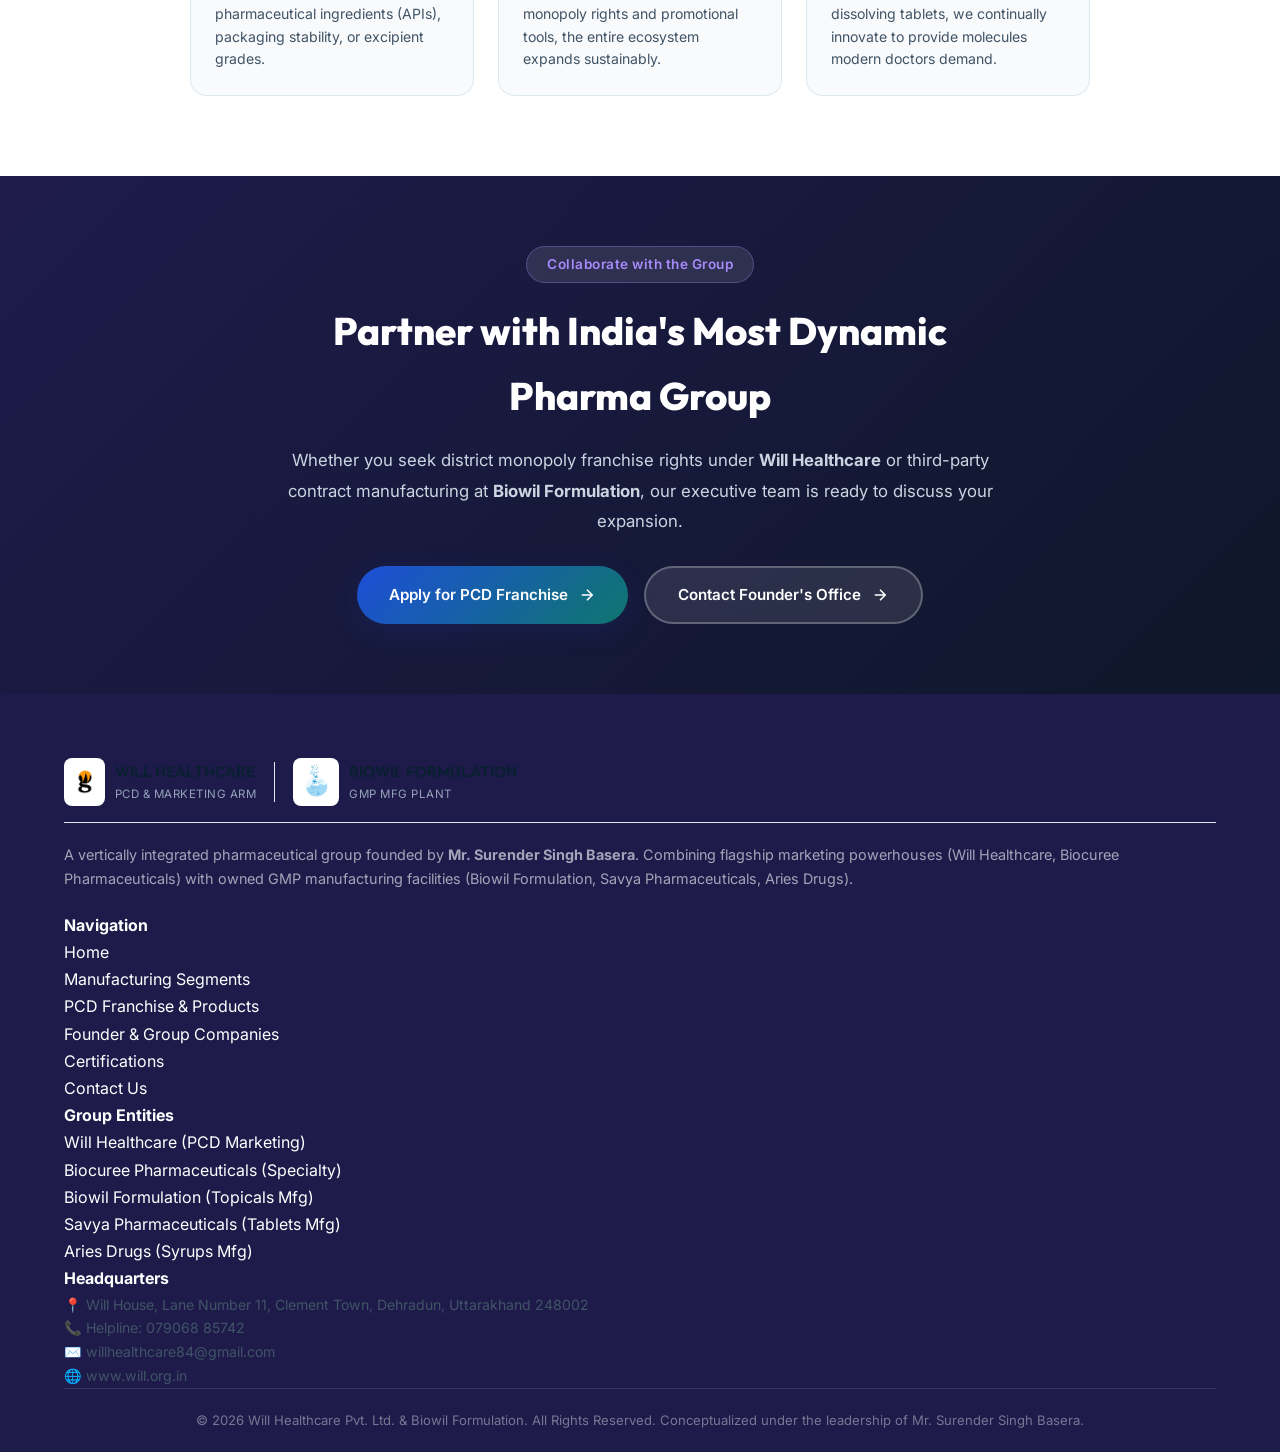
==== commit 45406835: "Update official website domain" ====
--- a/founder.html
+++ b/founder.html
@@ -127,7 +127,7 @@
                     </div>
 
                     <div class="founder-web-links">
-                        <a href="https://www.willhealthcare.in" target="_blank" rel="noopener">willhealthcare.in</a>
+                        <a href="https://www.will.org.in" target="_blank" rel="noopener">www.will.org.in</a>
                         <a href="https://www.biowil.in" target="_blank" rel="noopener">biowil.in</a>
                         <a href="https://www.linkedin.com/in/surender-singh-basera-40bb0baa/" target="_blank" rel="noopener">LinkedIn Profile</a>
                     </div>
@@ -523,6 +523,7 @@
                         <li style="color: var(--text-secondary); font-size: 0.88rem;">📍 Will House, Lane Number 11, Clement Town, Dehradun, Uttarakhand 248002</li>
                         <li style="color: var(--text-secondary); font-size: 0.88rem;">📞 Helpline: 079068 85742</li>
                         <li style="color: var(--text-secondary); font-size: 0.88rem;">✉️ willhealthcare84@gmail.com</li>
+                        <li style="color: var(--text-secondary); font-size: 0.88rem;">🌐 <a href="https://www.will.org.in" target="_blank" rel="noopener">www.will.org.in</a></li>
                     </ul>
                 </div>
             </div>
--- a/style.css
+++ b/style.css
@@ -5436,6 +5436,38 @@
     }
 }
 
+.pcd-card-img-placeholder {
+    width: 100%;
+    height: 100%;
+    display: flex;
+    flex-direction: column;
+    align-items: center;
+    justify-content: center;
+    gap: 8px;
+    padding: 24px;
+    text-align: center;
+    background: linear-gradient(145deg, #F8FAFC, #EEF2FF);
+    color: var(--text-primary);
+}
+
+.pcd-card-placeholder-logo {
+    width: 72px;
+    height: 48px;
+    object-fit: contain;
+    opacity: 0.72;
+}
+
+.pcd-card-img-placeholder strong {
+    font-family: var(--font-heading);
+    font-size: 1rem;
+    line-height: 1.3;
+}
+
+.pcd-card-img-placeholder span {
+    color: var(--text-secondary);
+    font-size: 0.78rem;
+}
+
 @media (max-width: 420px) {
     .founder-bio-card {
         padding: 190px 16px 26px;
